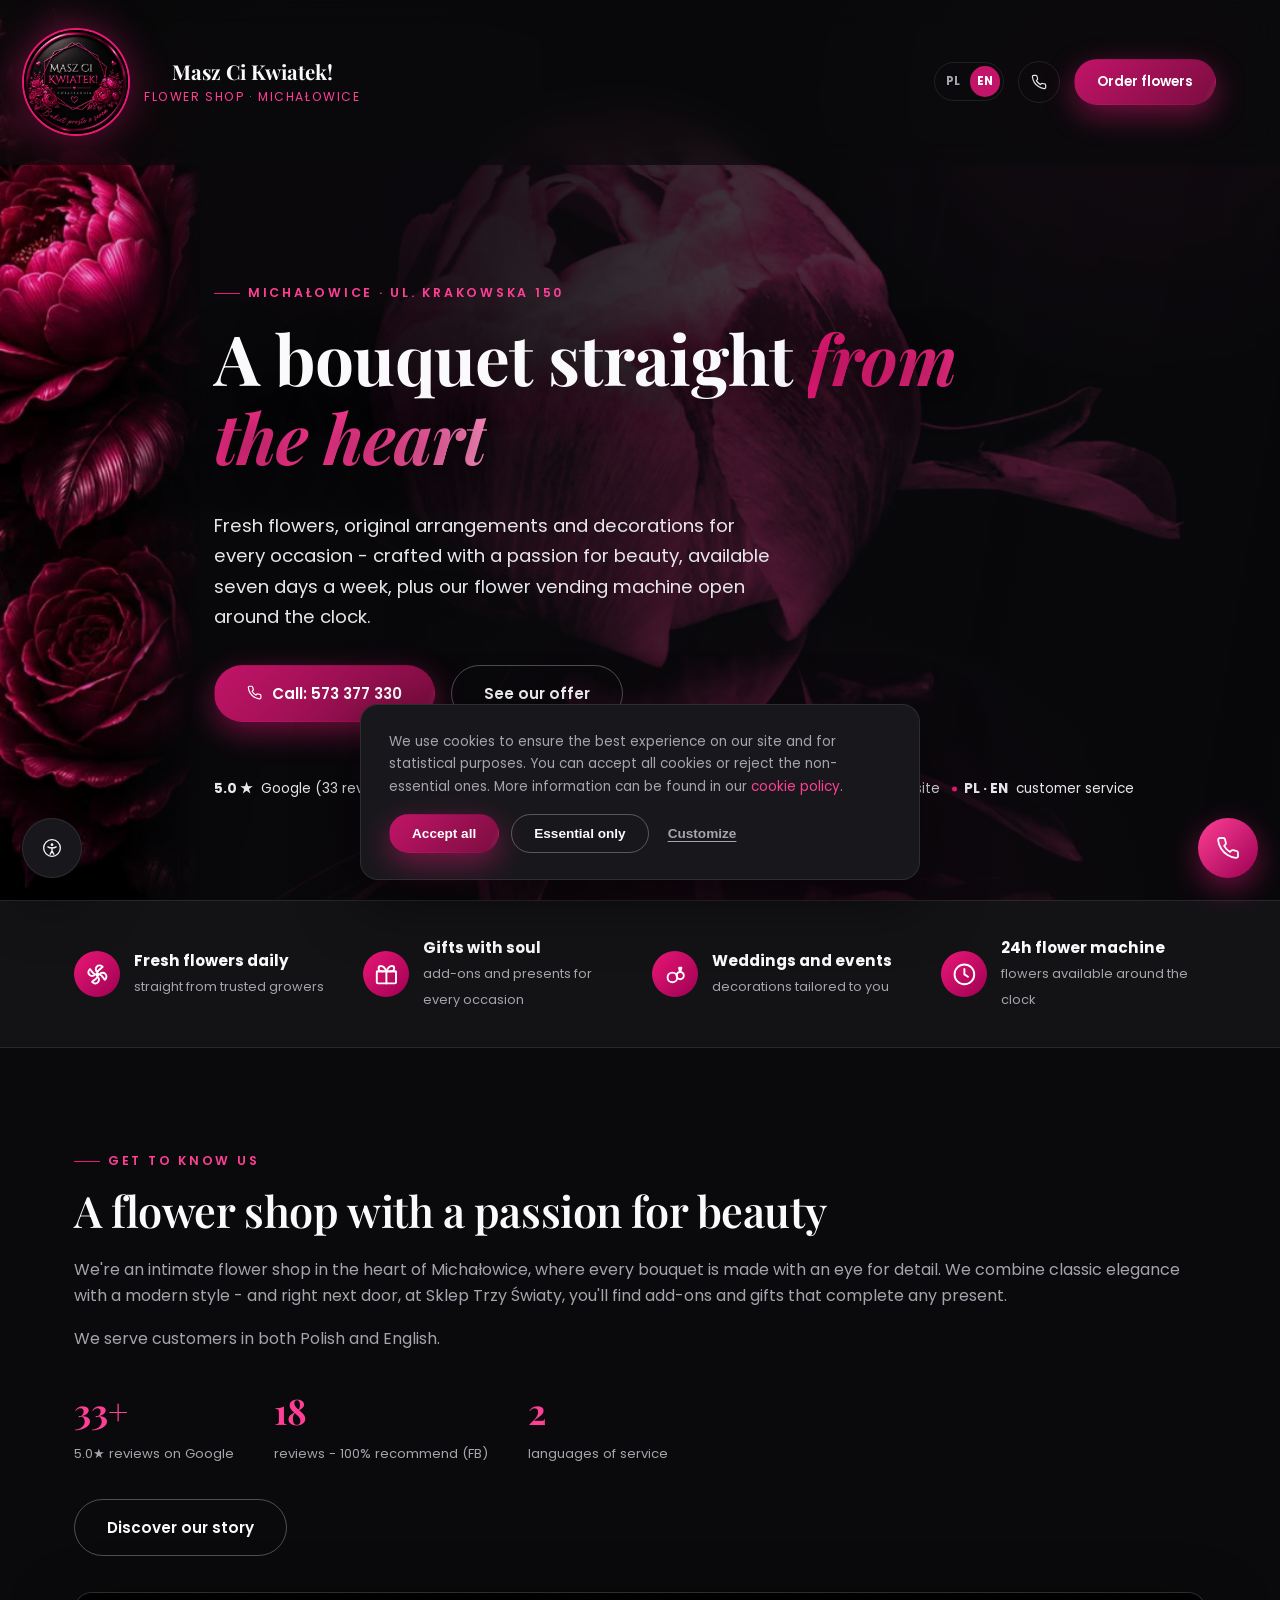
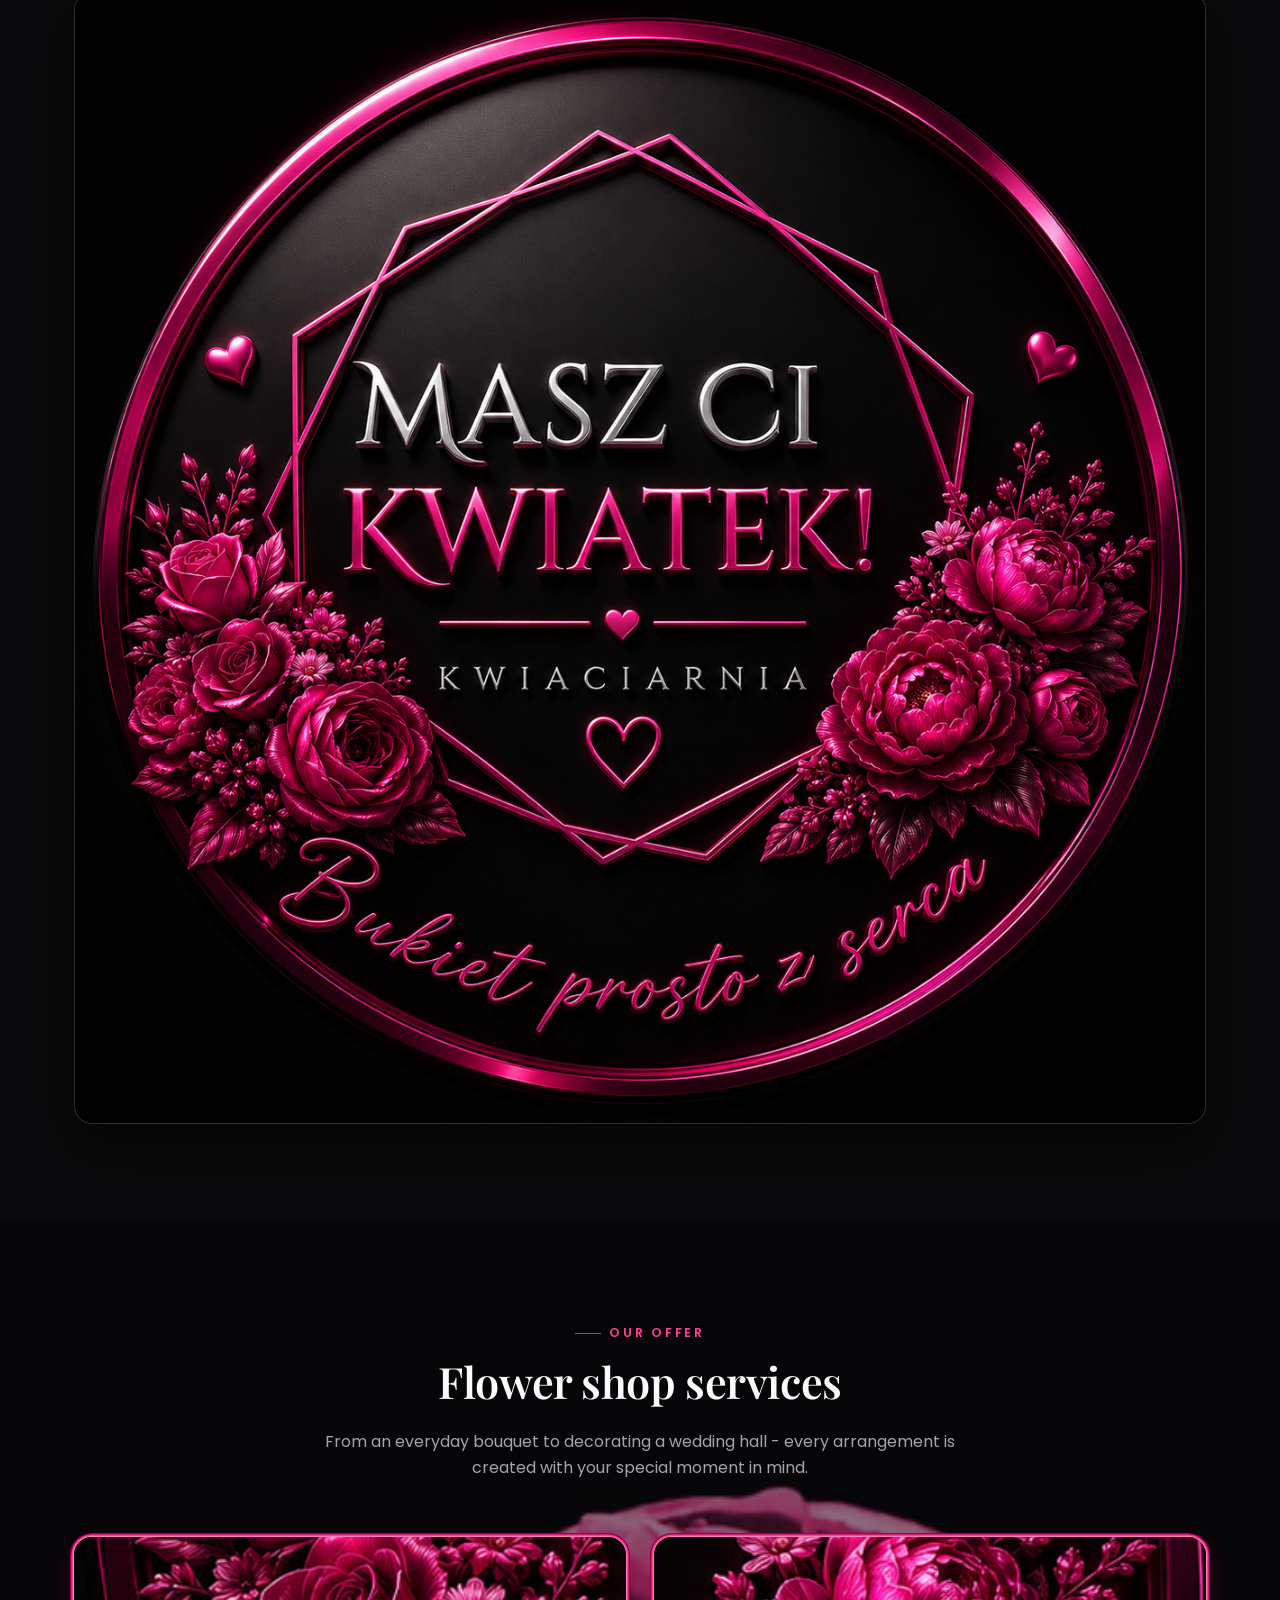
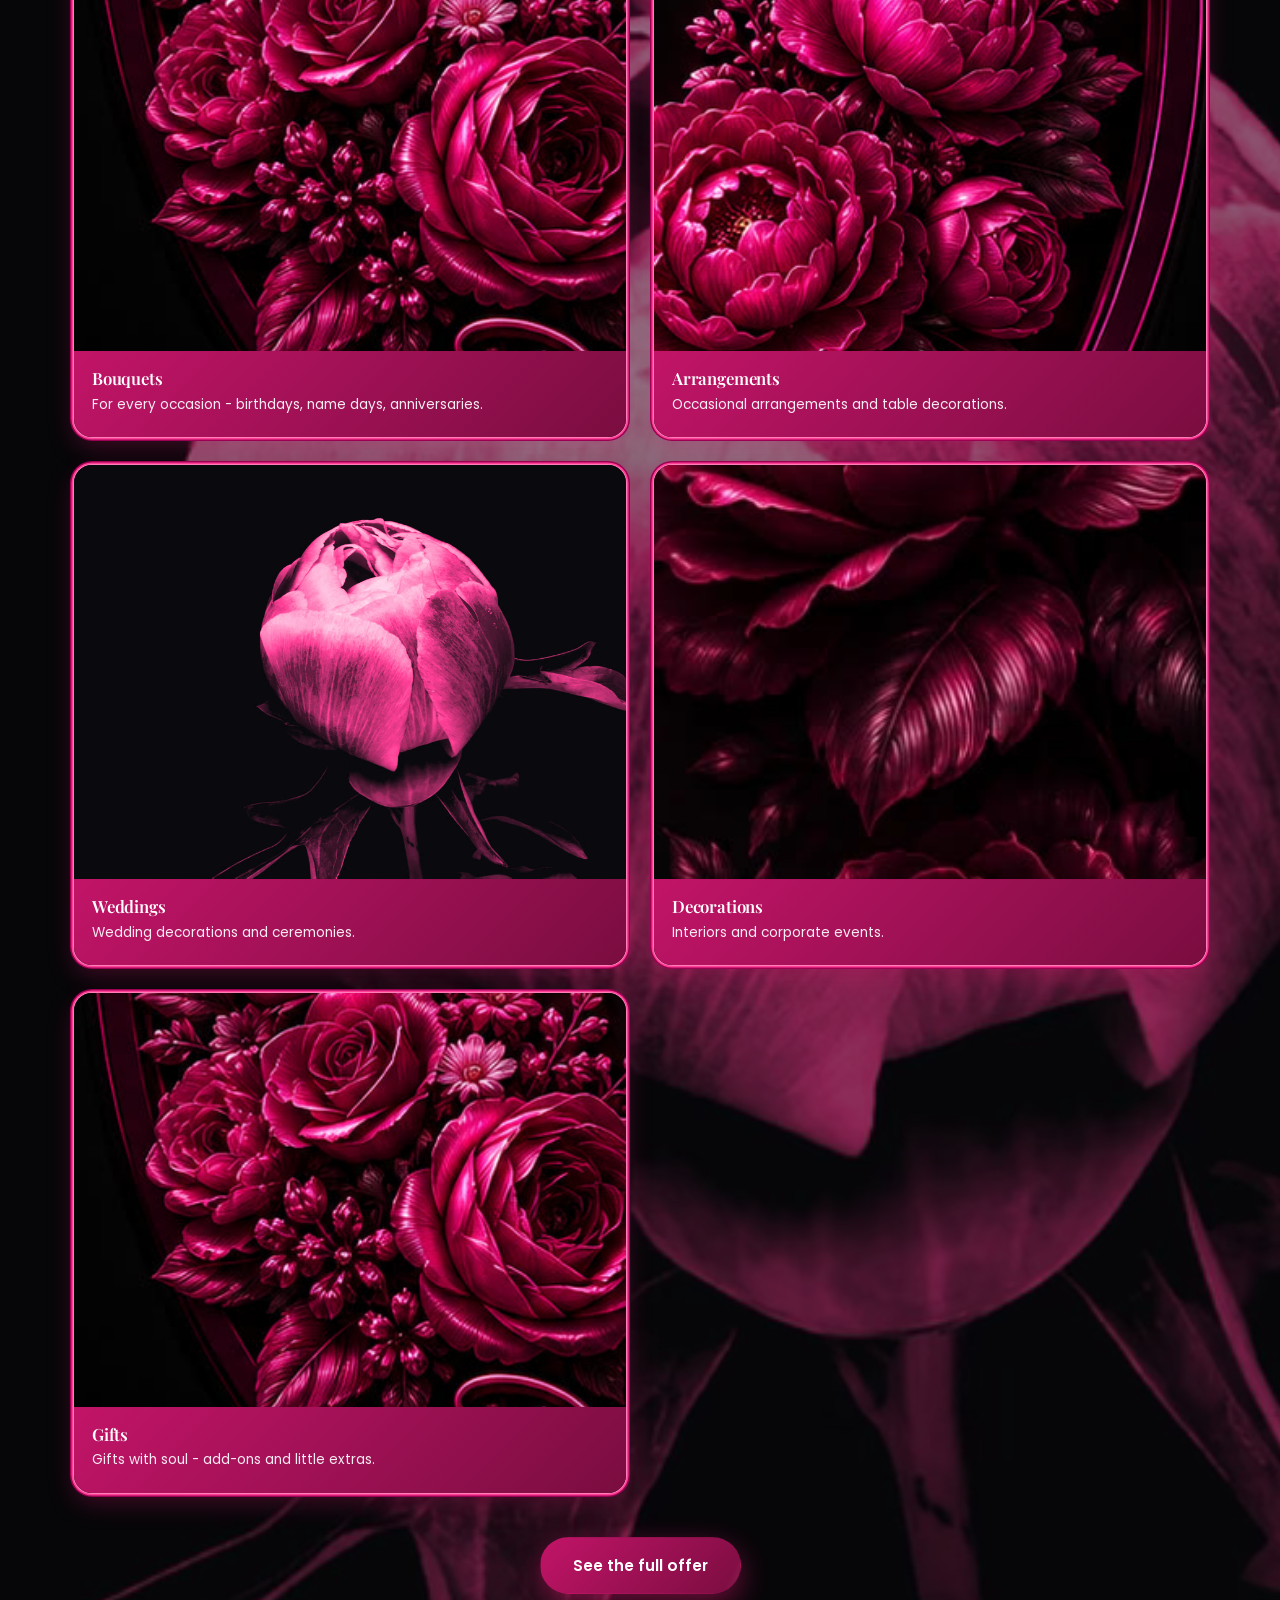
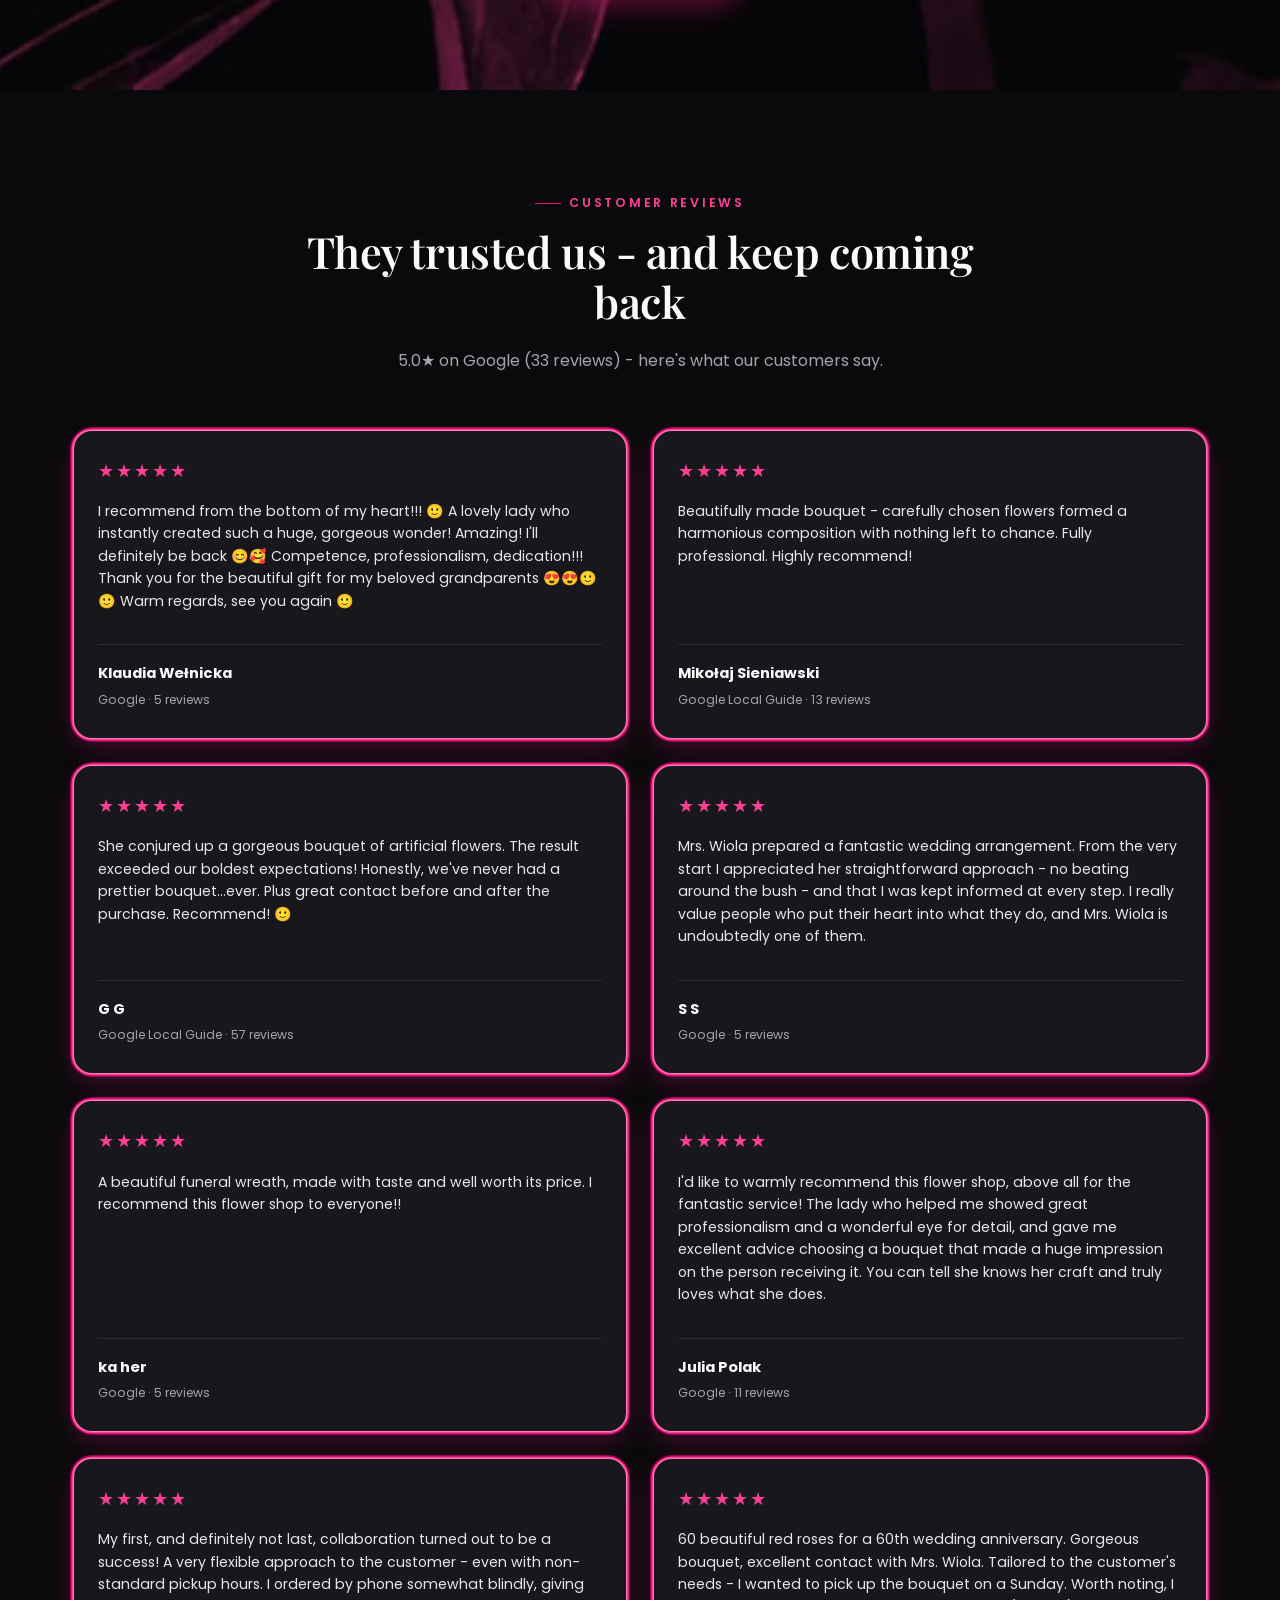
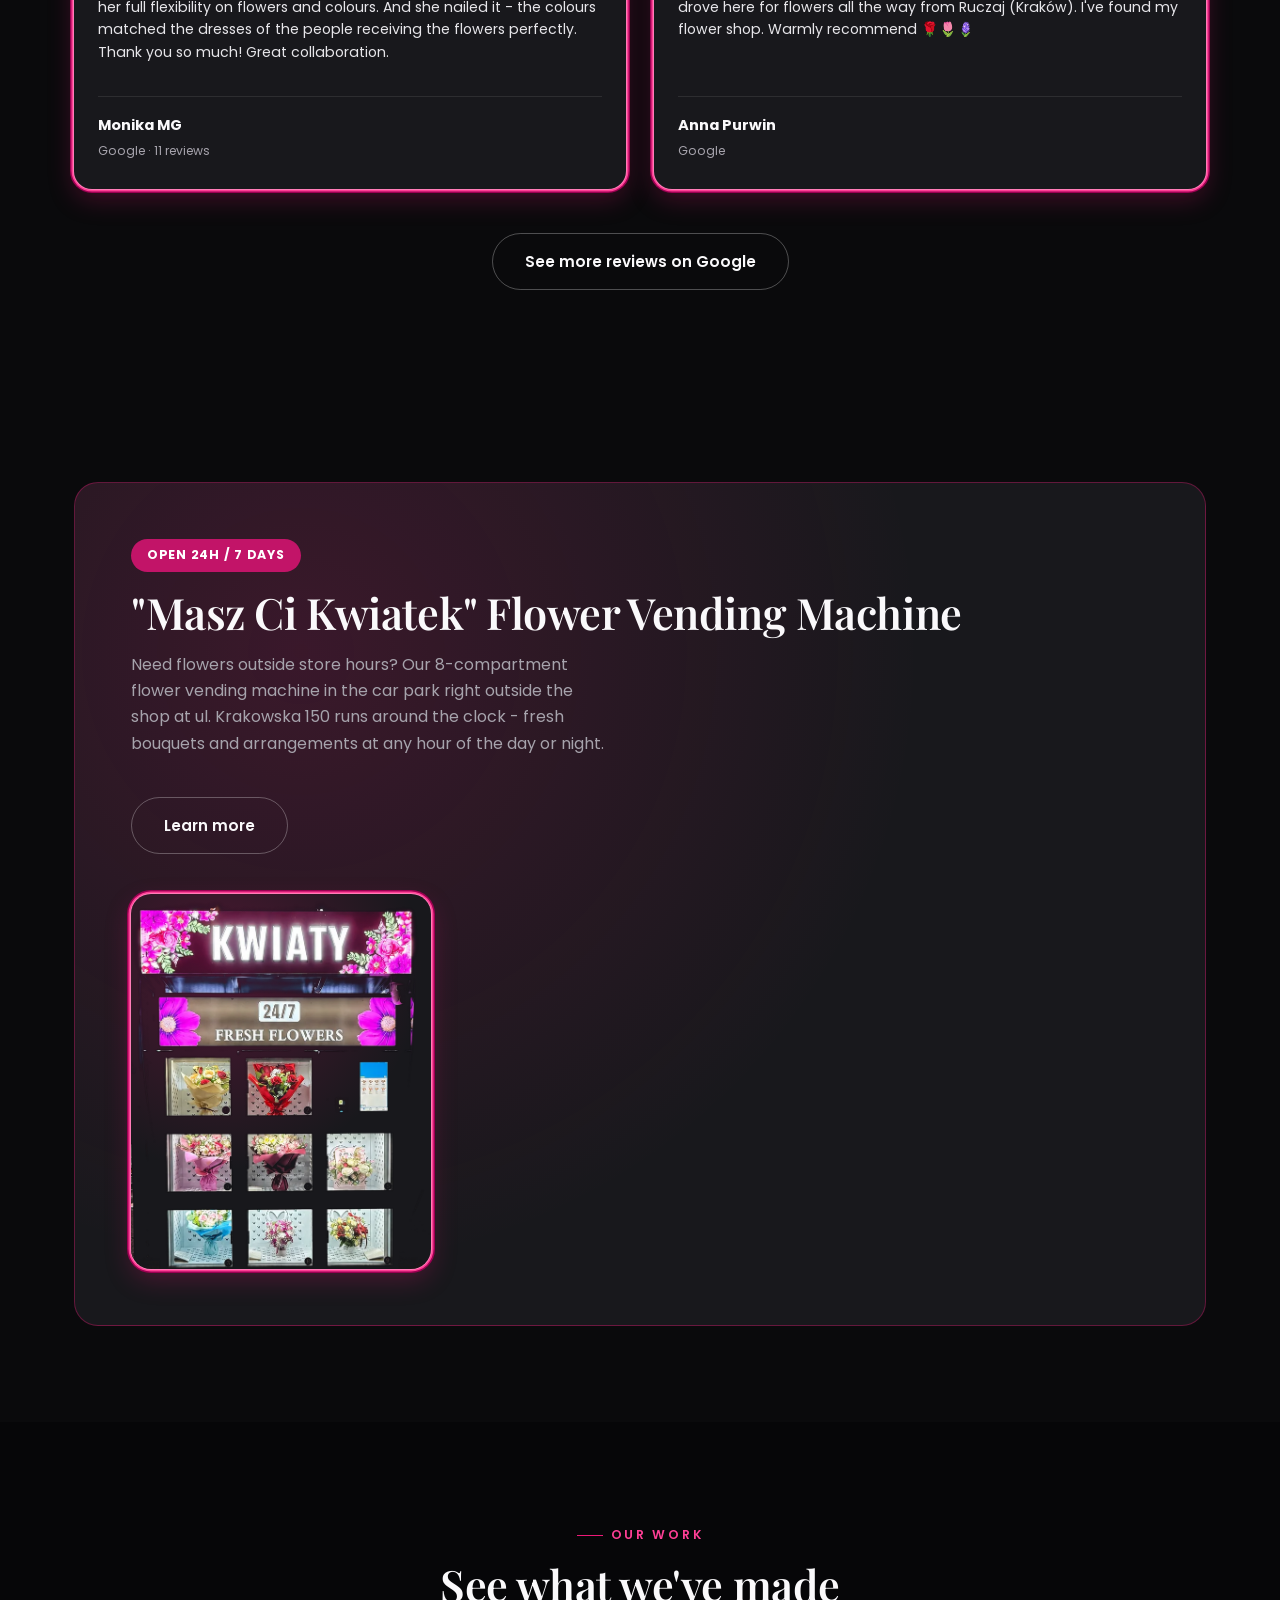
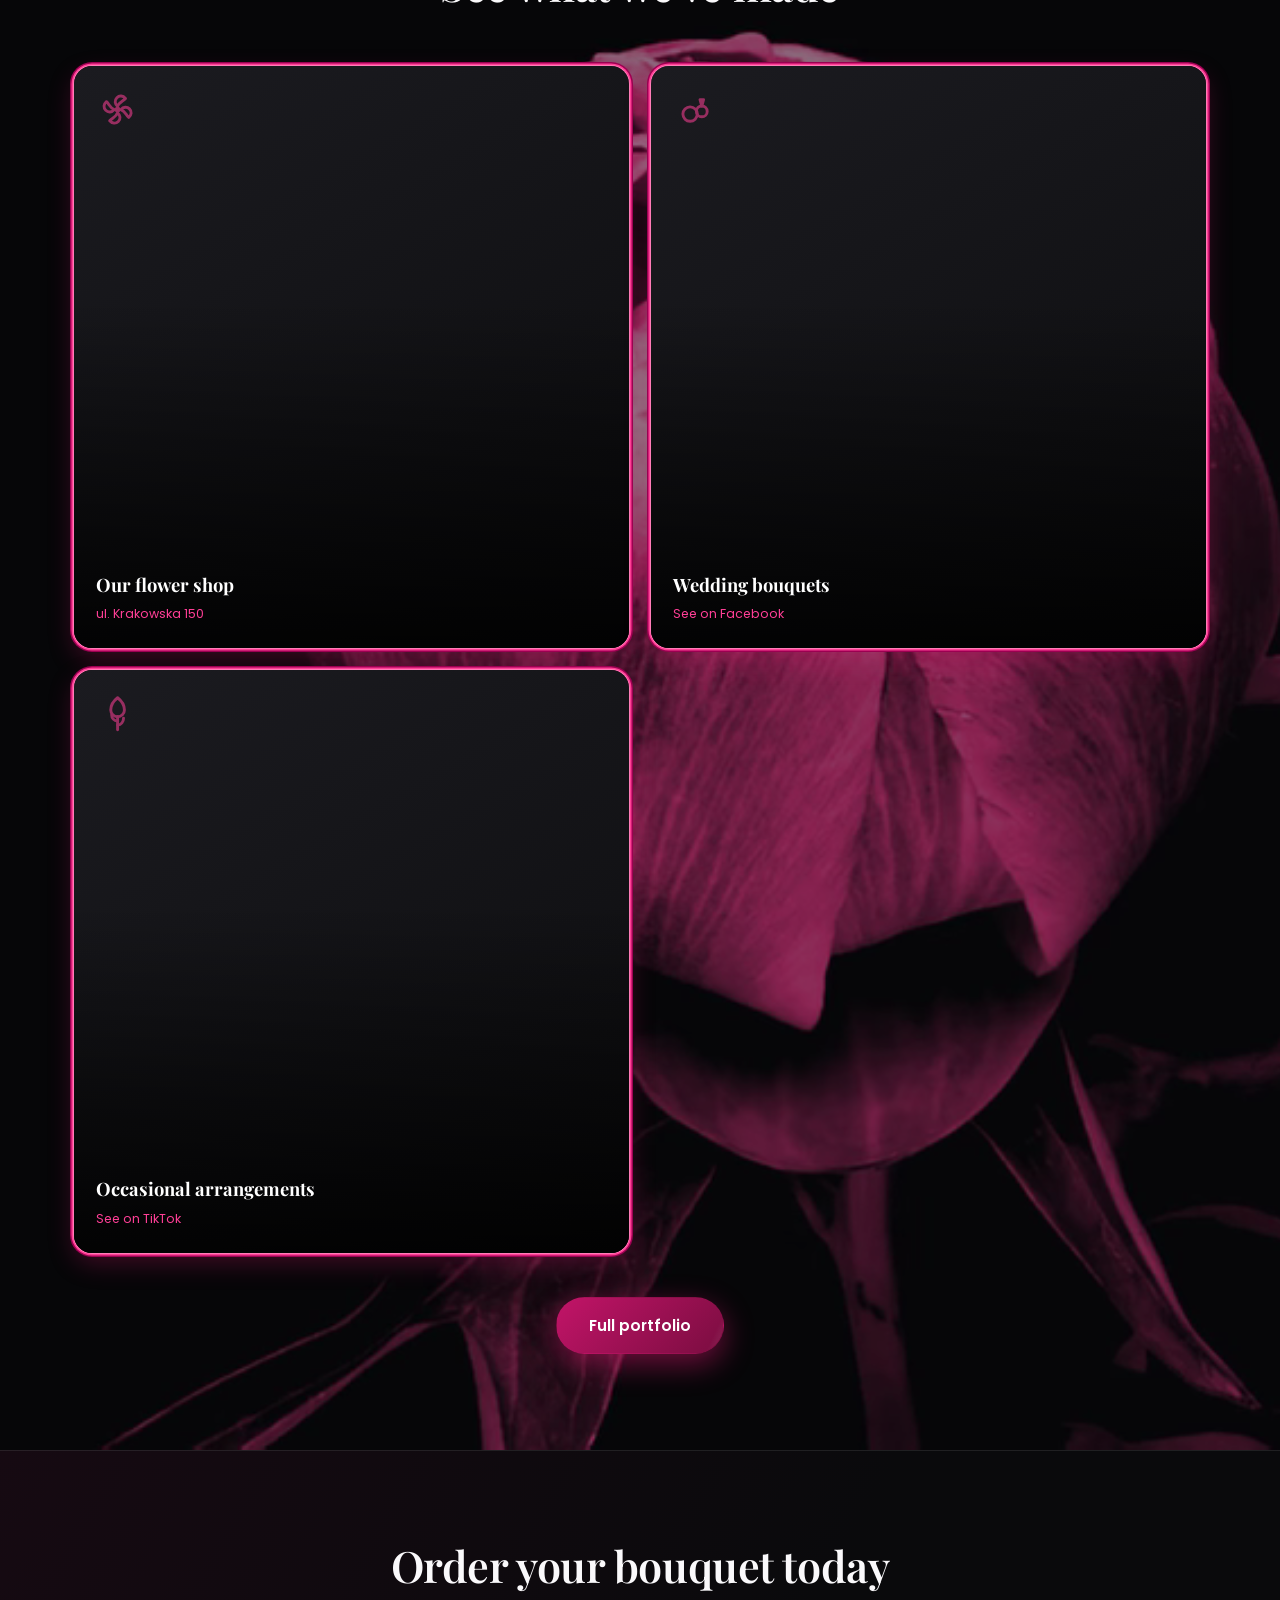
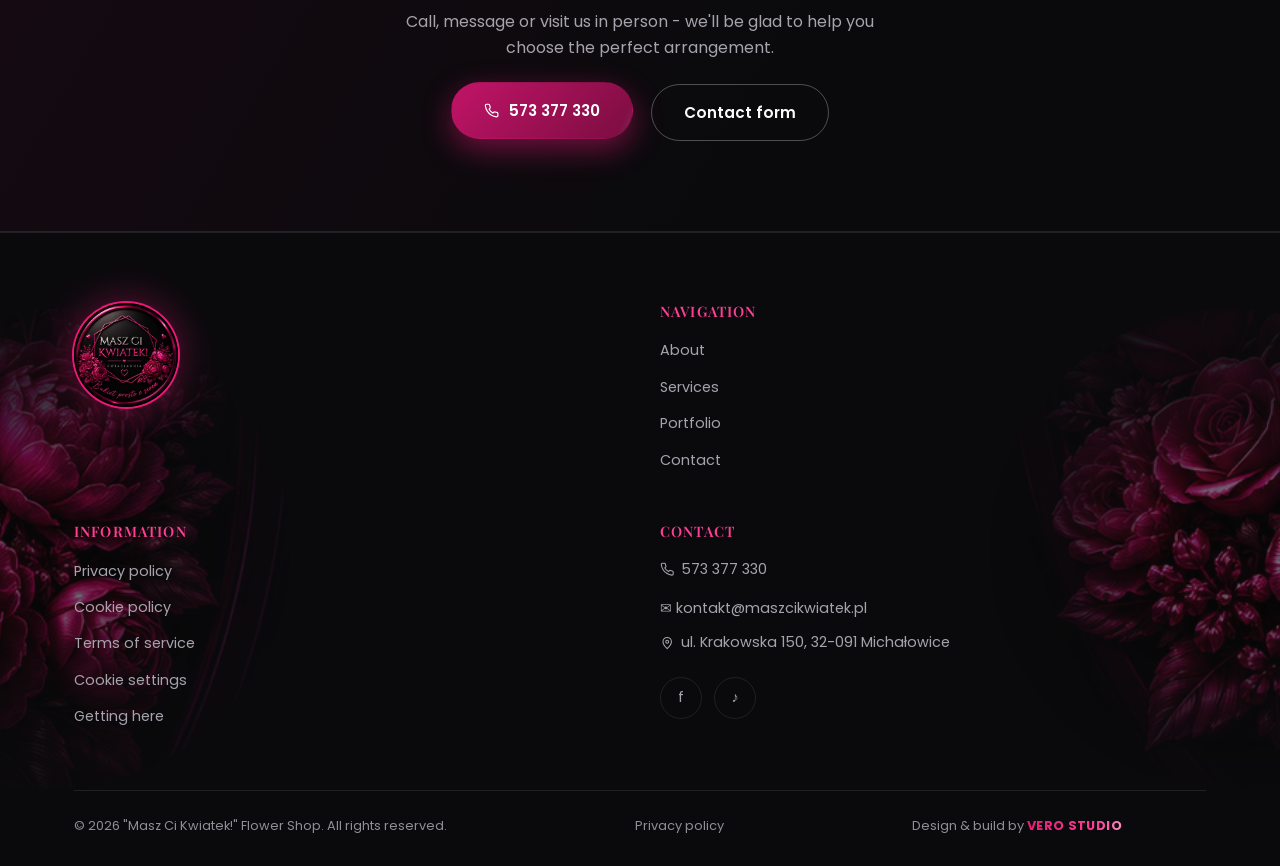
==== en/index.html @ bb780737 "Replace service icons with photo tiles on homepage, pink text background Add a .card-photo variant f" ====
<!DOCTYPE html>
<html lang="en">
<head>
<script>document.documentElement.classList.add("js");</script>
<meta charset="UTF-8">
<meta name="viewport" content="width=device-width, initial-scale=1.0">
<title>"Masz Ci Kwiatek!" Flower Shop - Michałowice, ul. Krakowska 150</title>
<meta name="description" content="\"Masz Ci Kwiatek!\" flower shop in Michałowice - bouquets, occasional arrangements, wedding and event decorations, plus a 24h flower vending machine. Order flowers by phone or online.">
<link rel="icon" href="../assets/img/logo.png" type="image/png">
<link rel="preconnect" href="https://fonts.googleapis.com">
<link href="https://fonts.googleapis.com/css2?family=Playfair+Display:ital,wght@0,500;0,600;0,700;0,800;1,500;1,600;1,700&family=Poppins:wght@300;400;500;600;700;800&display=swap" rel="stylesheet">
<link rel="stylesheet" href="../assets/css/style.css?v=20">

<meta property="og:title" content="&quot;Masz Ci Kwiatek!&quot; Flower Shop - Michałowice">
<meta property="og:description" content="Bouquets, occasional arrangements, wedding and event decorations. Flower vending machine open 24h. ul. Krakowska 150, Michałowice.">
<meta property="og:image" content="../assets/img/logo.png">
<meta property="og:type" content="website">

<script type="application/ld+json">
{
  "@context": "https://schema.org",
  "@type": "FlowerShop",
  "name": "Kwiaciarnia \"Masz Ci Kwiatek!\"",
  "image": "../assets/img/logo.png",
  "telephone": "+48573377330",
  "priceRange": "$$",
  "address": {
    "@type": "PostalAddress",
    "streetAddress": "ul. Krakowska 150",
    "addressLocality": "Michałowice",
    "postalCode": "32-091",
    "addressCountry": "PL"
  },
  "openingHoursSpecification": [
    { "@type": "OpeningHoursSpecification", "dayOfWeek": ["Monday","Tuesday","Wednesday","Thursday"], "opens": "11:00", "closes": "16:00" },
    { "@type": "OpeningHoursSpecification", "dayOfWeek": "Friday", "opens": "11:00", "closes": "19:00" }
  ],
  "aggregateRating": { "@type": "AggregateRating", "ratingValue": "5.0", "reviewCount": "33" },
  "sameAs": [
    "https://www.facebook.com/share/1DRxV6XuJZ/?mibextid=wwXIfr",
    "https://www.tiktok.com/@vie.vero.kwiaciarnia"
  ]
}
</script>
<link rel="canonical" href="https://78781978.github.io/maszcikwiatek/en/index.html">
<link rel="alternate" hreflang="pl" href="https://78781978.github.io/maszcikwiatek/index.html">
<link rel="alternate" hreflang="en" href="https://78781978.github.io/maszcikwiatek/en/index.html">
<link rel="alternate" hreflang="x-default" href="https://78781978.github.io/maszcikwiatek/index.html">
</head>
<body>

<a class="skip-link" href="#main">Skip to content</a>

<!-- HEADER -->
<header class="site-header">
  <div class="container">
    <a href="index.html" class="brand">
      <img src="../assets/img/logo.png" alt="Masz Ci Kwiatek flower shop logo">
      <span class="brand-text"><strong>Masz Ci Kwiatek!</strong><span>Flower Shop · Michałowice</span></span>
    </a>
    <nav class="main-nav">
      <a href="index.html" class="active">Home</a>
      <a href="o-nas.html">About</a>
      <a href="uslugi.html">Services</a>
      <a href="portfolio.html">Portfolio</a>
      <a href="kontakt.html">Contact</a>
    </nav>
    <div class="header-actions">
      <div class="lang-switch" role="group" aria-label="Site language">
        <a href="../index.html">PL</a>
        <span class="is-active">EN</span>
      </div>
      <a href="tel:+48573377330" class="icon-link" aria-label="Call us"><svg class="icon-phone" viewBox="0 0 24 24" width="1em" height="1em" fill="none" stroke="currentColor" stroke-width="1.8" stroke-linecap="round" stroke-linejoin="round" aria-hidden="true"><path d="M22 16.92v3a2 2 0 0 1-2.18 2 19.79 19.79 0 0 1-8.63-3.07 19.5 19.5 0 0 1-6-6 19.79 19.79 0 0 1-3.07-8.67A2 2 0 0 1 4.11 2h3a2 2 0 0 1 2 1.72 12.84 12.84 0 0 0 .7 2.81 2 2 0 0 1-.45 2.11L8.09 9.91a16 16 0 0 0 6 6l1.27-1.27a2 2 0 0 1 2.11-.45 12.84 12.84 0 0 0 2.81.7A2 2 0 0 1 22 16.92z"/></svg></a>
      <a href="kontakt.html" class="btn btn-primary btn-sm">Order flowers</a>
      <button class="nav-toggle" aria-label="Open menu"><span></span><span></span><span></span></button>
    </div>
  </div>
</header>

<!-- MOBILE NAV -->
<div class="mobile-nav">
  <button class="close-nav" aria-label="Close menu">✕</button>
  <a href="index.html">Home</a>
  <a href="o-nas.html">About</a>
  <a href="uslugi.html">Services</a>
  <a href="portfolio.html">Portfolio</a>
  <a href="kontakt.html">Contact</a>
  <div class="lang-switch" role="group" aria-label="Site language">
    <a href="../index.html">PL</a>
    <span class="is-active">EN</span>
  </div>
</div>

<main id="main">

<!-- HERO -->
<section class="hero">
  <div class="hero-media" aria-hidden="true">
    <video class="hero-video" autoplay muted loop playsinline preload="auto" poster="../assets/img/kwiat-poster.jpg">
      <source src="../assets/video/kwiat-otwiera-sie.webm" type="video/webm">
      <source src="../assets/video/kwiat-otwiera-sie.mp4" type="video/mp4">
    </video>
  </div>
  <div class="hero-flourish" aria-hidden="true"><img src="../assets/img/flower-tall.jpg" alt=""></div>
  <div class="hero-stack">
    <div class="container hero-inner">
      <div class="eyebrow">Michałowice · ul. Krakowska 150</div>
    <h1>A bouquet straight <span>from the heart</span></h1>
    <p class="lead">Fresh flowers, original arrangements and decorations for every occasion - crafted with a passion for beauty, available seven days a week, plus our flower vending machine open around the clock.</p>
    <div class="hero-cta">
      <a href="tel:+48573377330" class="btn btn-primary"><svg class="icon-phone" viewBox="0 0 24 24" width="1em" height="1em" fill="none" stroke="currentColor" stroke-width="1.8" stroke-linecap="round" stroke-linejoin="round" aria-hidden="true"><path d="M22 16.92v3a2 2 0 0 1-2.18 2 19.79 19.79 0 0 1-8.63-3.07 19.5 19.5 0 0 1-6-6 19.79 19.79 0 0 1-3.07-8.67A2 2 0 0 1 4.11 2h3a2 2 0 0 1 2 1.72 12.84 12.84 0 0 0 .7 2.81 2 2 0 0 1-.45 2.11L8.09 9.91a16 16 0 0 0 6 6l1.27-1.27a2 2 0 0 1 2.11-.45 12.84 12.84 0 0 0 2.81.7A2 2 0 0 1 22 16.92z"/></svg> Call: 573 377 330</a>
      <a href="uslugi.html" class="btn btn-outline">See our offer</a>
    </div>
    <div class="hero-badges">
      <div><strong>5.0 ★</strong><span>Google (33 reviews)</span></div>
      <div><strong>100%</strong><span>recommended on Facebook</span></div>
      <div><strong>24h</strong><span>flower vending machine on-site</span></div>
      <div><strong>PL · EN</strong><span>customer service</span></div>
    </div>
    </div>
  </div>
</section>

<!-- USP BAR -->
<div class="usp-bar">
  <div class="container">
    <div class="usp-item"><div class="ico"><svg viewBox="0 0 24 24" width="1.5em" height="1.5em" fill="none" stroke="currentColor" stroke-width="1.6" stroke-linecap="round" stroke-linejoin="round" aria-hidden="true"><circle cx="12" cy="12" r="1.6" fill="currentColor" stroke="none"/><path d="M12 10.2c-1.6-1.4-1.8-3.4-.4-4.8 1.4-1.4 3.4-1.2 4.8.4-1.4 1.6-3.4 1.8-4.4 4.4Z"/><path d="M13.8 12c1.4-1.6 3.4-1.8 4.8-.4 1.4 1.4 1.2 3.4-.4 4.8-1.6-1.4-1.8-3.4-4.4-4.4Z"/><path d="M12 13.8c1.6 1.4 1.8 3.4.4 4.8-1.4 1.4-3.4 1.2-4.8-.4 1.4-1.6 3.4-1.8 4.4-4.4Z"/><path d="M10.2 12c-1.4 1.6-3.4 1.8-4.8.4-1.4-1.4-1.2-3.4.4-4.8 1.6 1.4 1.8 3.4 4.4 4.4Z"/></svg></div><div><strong>Fresh flowers daily</strong><span>straight from trusted growers</span></div></div>
    <div class="usp-item"><div class="ico"><svg viewBox="0 0 24 24" width="1.5em" height="1.5em" fill="none" stroke="currentColor" stroke-width="1.6" stroke-linecap="round" stroke-linejoin="round" aria-hidden="true"><rect x="4" y="9.5" width="16" height="10" rx="1"/><path d="M4 9.5h16"/><path d="M12 9.5v10"/><path d="M12 9.5c-1-2.6-2.6-4.5-4.5-4.5-1.3 0-2 .8-2 1.8 0 1.6 1.6 2.7 3.3 2.7"/><path d="M12 9.5c1-2.6 2.6-4.5 4.5-4.5 1.3 0 2 .8 2 1.8 0 1.6-1.6 2.7-3.3 2.7"/></svg></div><div><strong>Gifts with soul</strong><span>add-ons and presents for every occasion</span></div></div>
    <div class="usp-item"><div class="ico"><svg viewBox="0 0 24 24" width="1.5em" height="1.5em" fill="none" stroke="currentColor" stroke-width="1.6" stroke-linecap="round" stroke-linejoin="round" aria-hidden="true"><circle cx="9.5" cy="14.5" r="4"/><circle cx="16" cy="13" r="3"/><path d="M16 10 15 6.5h2L16 10Z"/></svg></div><div><strong>Weddings and events</strong><span>decorations tailored to you</span></div></div>
    <div class="usp-item"><div class="ico"><svg viewBox="0 0 24 24" width="1.5em" height="1.5em" fill="none" stroke="currentColor" stroke-width="1.6" stroke-linecap="round" stroke-linejoin="round" aria-hidden="true"><circle cx="12" cy="12" r="8.2"/><path d="M12 7.5V12l3 2"/></svg></div><div><strong>24h flower machine</strong><span>flowers available around the clock</span></div></div>
  </div>
</div>

<!-- ABOUT teaser -->
<section>
  <div class="container split">
    <div class="reveal">
      <div class="eyebrow">Get to know us</div>
      <h2>A flower shop with a passion for beauty</h2>
      <p>We're an intimate flower shop in the heart of Michałowice, where every bouquet is made with an eye for detail. We combine classic elegance with a modern style - and right next door, at Sklep Trzy Światy, you'll find add-ons and gifts that complete any present.</p>
      <p>We serve customers in both Polish and English.</p>
      <div class="stat-row">
        <div><strong>33+</strong><span>5.0★ reviews on Google</span></div>
        <div><strong>18</strong><span>reviews - 100% recommend (FB)</span></div>
        <div><strong>2</strong><span>languages of service</span></div>
      </div>
      <a href="o-nas.html" class="btn btn-outline" style="margin-top:32px;">Discover our story</a>
    </div>
    <div class="reveal">
      <div class="brand-panel">
        <img src="../assets/img/logo.png" alt="Masz Ci Kwiatek flower shop logo">
      </div>
    </div>
  </div>
</section>

<!-- SERVICES teaser -->
<section class="section-alt">
  <div class="section-alt-bg" aria-hidden="true">
    <video autoplay muted loop playsinline preload="none" poster="../assets/img/kwiat-poster.jpg">
      <source src="../assets/video/kwiat-otwiera-sie.webm" type="video/webm">
      <source src="../assets/video/kwiat-otwiera-sie.mp4" type="video/mp4">
    </video>
  </div>
  <div class="container">
    <div class="section-head center reveal">
      <div class="eyebrow">Our offer</div>
      <h2>Flower shop services</h2>
      <p>From an everyday bouquet to decorating a wedding hall - every arrangement is created with your special moment in mind.</p>
    </div>
    <div class="grid grid-5">
      <div class="card-photo reveal"><div class="card-photo-img"><img src="../assets/img/service-bukiety.jpg" alt="Flower bouquets" loading="lazy" width="800" height="600"></div><div class="card-photo-text"><h3>Bouquets</h3><p>For every occasion - birthdays, name days, anniversaries.</p></div></div>
      <div class="card-photo reveal"><div class="card-photo-img"><img src="../assets/img/service-kompozycje.jpg" alt="Flower arrangements" loading="lazy" width="800" height="600"></div><div class="card-photo-text"><h3>Arrangements</h3><p>Occasional arrangements and table decorations.</p></div></div>
      <div class="card-photo reveal"><div class="card-photo-img"><img src="../assets/img/service-sluby.jpg" alt="Wedding flower decorations" loading="lazy" width="800" height="600"></div><div class="card-photo-text"><h3>Weddings</h3><p>Wedding decorations and ceremonies.</p></div></div>
      <div class="card-photo reveal"><div class="card-photo-img"><img src="../assets/img/service-dekoracje.jpg" alt="Interior and event decorations" loading="lazy" width="800" height="600"></div><div class="card-photo-text"><h3>Decorations</h3><p>Interiors and corporate events.</p></div></div>
      <div class="card-photo reveal"><div class="card-photo-img"><img src="../assets/img/service-upominki.jpg" alt="Flower gifts" loading="lazy" width="800" height="600"></div><div class="card-photo-text"><h3>Gifts</h3><p>Gifts with soul - add-ons and little extras.</p></div></div>
    </div>
    <div style="text-align:center; margin-top:44px;">
      <a href="uslugi.html" class="btn btn-primary">See the full offer</a>
    </div>
  </div>
</section>

<!-- REVIEWS -->
<section>
  <div class="container">
    <div class="section-head center reveal">
      <div class="eyebrow">Customer reviews</div>
      <h2>They trusted us - and keep coming back</h2>
      <p>5.0★ on Google (33 reviews) - here's what our customers say.</p>
    </div>
    <div class="grid grid-4">
      <div class="review-card reveal">
        <div class="stars">★★★★★</div>
        <p class="review-text">I recommend from the bottom of my heart!!! 🙂 A lovely lady who instantly created such a huge, gorgeous wonder! Amazing! I'll definitely be back 😊🥰 Competence, professionalism, dedication!!! Thank you for the beautiful gift for my beloved grandparents 😍😍🙂🙂 Warm regards, see you again 🙂</p>
        <div class="review-author"><strong>Klaudia Wełnicka</strong><span>Google · 5 reviews</span></div>
      </div>
      <div class="review-card reveal">
        <div class="stars">★★★★★</div>
        <p class="review-text">Beautifully made bouquet - carefully chosen flowers formed a harmonious composition with nothing left to chance. Fully professional. Highly recommend!</p>
        <div class="review-author"><strong>Mikołaj Sieniawski</strong><span>Google Local Guide · 13 reviews</span></div>
      </div>
      <div class="review-card reveal">
        <div class="stars">★★★★★</div>
        <p class="review-text">She conjured up a gorgeous bouquet of artificial flowers. The result exceeded our boldest expectations! Honestly, we've never had a prettier bouquet…ever. Plus great contact before and after the purchase. Recommend! 🙂</p>
        <div class="review-author"><strong>G G</strong><span>Google Local Guide · 57 reviews</span></div>
      </div>
      <div class="review-card reveal">
        <div class="stars">★★★★★</div>
        <p class="review-text">Mrs. Wiola prepared a fantastic wedding arrangement. From the very start I appreciated her straightforward approach - no beating around the bush - and that I was kept informed at every step. I really value people who put their heart into what they do, and Mrs. Wiola is undoubtedly one of them.</p>
        <div class="review-author"><strong>S S</strong><span>Google · 5 reviews</span></div>
      </div>
      <div class="review-card reveal">
        <div class="stars">★★★★★</div>
        <p class="review-text">A beautiful funeral wreath, made with taste and well worth its price. I recommend this flower shop to everyone!!</p>
        <div class="review-author"><strong>ka her</strong><span>Google · 5 reviews</span></div>
      </div>
      <div class="review-card reveal">
        <div class="stars">★★★★★</div>
        <p class="review-text">I'd like to warmly recommend this flower shop, above all for the fantastic service! The lady who helped me showed great professionalism and a wonderful eye for detail, and gave me excellent advice choosing a bouquet that made a huge impression on the person receiving it. You can tell she knows her craft and truly loves what she does.</p>
        <div class="review-author"><strong>Julia Polak</strong><span>Google · 11 reviews</span></div>
      </div>
      <div class="review-card reveal">
        <div class="stars">★★★★★</div>
        <p class="review-text">My first, and definitely not last, collaboration turned out to be a success! A very flexible approach to the customer - even with non-standard pickup hours. I ordered by phone somewhat blindly, giving her full flexibility on flowers and colours. And she nailed it - the colours matched the dresses of the people receiving the flowers perfectly. Thank you so much! Great collaboration.</p>
        <div class="review-author"><strong>Monika MG</strong><span>Google · 11 reviews</span></div>
      </div>
      <div class="review-card reveal">
        <div class="stars">★★★★★</div>
        <p class="review-text">60 beautiful red roses for a 60th wedding anniversary. Gorgeous bouquet, excellent contact with Mrs. Wiola. Tailored to the customer's needs - I wanted to pick up the bouquet on a Sunday. Worth noting, I drove here for flowers all the way from Ruczaj (Kraków). I've found my flower shop. Warmly recommend 🌹🌷🪻</p>
        <div class="review-author"><strong>Anna Purwin</strong><span>Google</span></div>
      </div>
    </div>
    <div style="text-align:center; margin-top:44px;">
      <a href="https://www.google.com/maps/search/?api=1&query=Krakowska+150+Micha%C5%82owice" target="_blank" rel="noopener" class="btn btn-outline">See more reviews on Google</a>
    </div>
  </div>
</section>

<!-- FLOWER MACHINE -->
<section>
  <div class="container">
    <div class="kwiatomat reveal">
      <div>
        <span class="badge-24">OPEN 24H / 7 DAYS</span>
        <h2>"Masz Ci Kwiatek" Flower Vending Machine</h2>
        <p style="max-width:480px;">Need flowers outside store hours? Our 8-compartment flower vending machine in the car park right outside the shop at ul. Krakowska 150 runs around the clock - fresh bouquets and arrangements at any hour of the day or night.</p>
        <a href="uslugi.html#kwiatomat" class="btn btn-outline" style="margin-top:24px;">Learn more</a>
      </div>
      <div class="kwiatomat-right">
        <div class="kwiatomat-photo">
          <img src="../assets/img/kwiatomat.webp" alt="Masz Ci Kwiatek flower vending machine in the car park at ul. Krakowska 150" onerror="this.parentElement.classList.add('img-missing')">
        </div>
      </div>
    </div>
  </div>
</section>

<!-- PORTFOLIO teaser -->
<section class="section-alt">
  <div class="section-alt-bg" aria-hidden="true">
    <video autoplay muted loop playsinline preload="none" poster="../assets/img/kwiat-poster.jpg">
      <source src="../assets/video/kwiat-otwiera-sie.webm" type="video/webm">
      <source src="../assets/video/kwiat-otwiera-sie.mp4" type="video/mp4">
    </video>
  </div>
  <div class="container">
    <div class="section-head center reveal">
      <div class="eyebrow">Our work</div>
      <h2>See what we've made</h2>
    </div>
    <div class="portfolio-grid">
      <div class="portfolio-tile reveal"><div class="tile-ico"><svg viewBox="0 0 24 24" width="1.5em" height="1.5em" fill="none" stroke="currentColor" stroke-width="1.6" stroke-linecap="round" stroke-linejoin="round" aria-hidden="true"><circle cx="12" cy="12" r="1.6" fill="currentColor" stroke="none"/><path d="M12 10.2c-1.6-1.4-1.8-3.4-.4-4.8 1.4-1.4 3.4-1.2 4.8.4-1.4 1.6-3.4 1.8-4.4 4.4Z"/><path d="M13.8 12c1.4-1.6 3.4-1.8 4.8-.4 1.4 1.4 1.2 3.4-.4 4.8-1.6-1.4-1.8-3.4-4.4-4.4Z"/><path d="M12 13.8c1.6 1.4 1.8 3.4.4 4.8-1.4 1.4-3.4 1.2-4.8-.4 1.4-1.6 3.4-1.8 4.4-4.4Z"/><path d="M10.2 12c-1.4 1.6-3.4 1.8-4.8.4-1.4-1.4-1.2-3.4.4-4.8 1.6 1.4 1.8 3.4 4.4 4.4Z"/></svg></div><div class="tile-label"><strong>Our flower shop</strong><span>ul. Krakowska 150</span></div></div>
      <div class="portfolio-tile reveal"><div class="tile-ico"><svg viewBox="0 0 24 24" width="1.5em" height="1.5em" fill="none" stroke="currentColor" stroke-width="1.6" stroke-linecap="round" stroke-linejoin="round" aria-hidden="true"><circle cx="9.5" cy="14.5" r="4"/><circle cx="16" cy="13" r="3"/><path d="M16 10 15 6.5h2L16 10Z"/></svg></div><div class="tile-label"><strong>Wedding bouquets</strong><span>See on Facebook</span></div></div>
      <div class="portfolio-tile reveal"><div class="tile-ico"><svg viewBox="0 0 24 24" width="1.5em" height="1.5em" fill="none" stroke="currentColor" stroke-width="1.6" stroke-linecap="round" stroke-linejoin="round" aria-hidden="true"><path d="M12 3.2c-2.7 2.1-3.8 4.7-3.8 6.8a3.8 3.8 0 0 0 7.6 0c0-2.1-1.1-4.7-3.8-6.8Z"/><path d="M12 13.6V21"/><path d="M12 16.2c-2-.2-3.3-1.7-3.3-3.6"/><path d="M12 18.4c2-.2 3.3-1.9 3.3-3.8"/></svg></div><div class="tile-label"><strong>Occasional arrangements</strong><span>See on TikTok</span></div></div>
    </div>
    <div style="text-align:center; margin-top:44px;">
      <a href="portfolio.html" class="btn btn-primary">Full portfolio</a>
    </div>
  </div>
</section>

<!-- CTA -->
<section class="cta-band">
  <div class="container reveal">
    <h2>Order your bouquet today</h2>
    <p style="max-width:520px; margin:0 auto 10px;">Call, message or visit us in person - we'll be glad to help you choose the perfect arrangement.</p>
    <a href="tel:+48573377330" class="btn btn-primary"><svg class="icon-phone" viewBox="0 0 24 24" width="1em" height="1em" fill="none" stroke="currentColor" stroke-width="1.8" stroke-linecap="round" stroke-linejoin="round" aria-hidden="true"><path d="M22 16.92v3a2 2 0 0 1-2.18 2 19.79 19.79 0 0 1-8.63-3.07 19.5 19.5 0 0 1-6-6 19.79 19.79 0 0 1-3.07-8.67A2 2 0 0 1 4.11 2h3a2 2 0 0 1 2 1.72 12.84 12.84 0 0 0 .7 2.81 2 2 0 0 1-.45 2.11L8.09 9.91a16 16 0 0 0 6 6l1.27-1.27a2 2 0 0 1 2.11-.45 12.84 12.84 0 0 0 2.81.7A2 2 0 0 1 22 16.92z"/></svg> 573 377 330</a>
    <a href="kontakt.html" class="btn btn-outline" style="margin-left:14px;">Contact form</a>
  </div>
</section>

<!-- FOOTER -->
</main>

<footer class="site-footer" id="footer">
  <div class="footer-flourish left" aria-hidden="true"><img src="../assets/img/flower-accent-2.jpg" alt=""></div>
  <div class="footer-flourish right" aria-hidden="true"><img src="../assets/img/flower-accent-1.jpg" alt=""></div>
  <div class="container">
    <div class="footer-grid">
      <div class="footer-about">
        <a href="index.html" class="brand" style="margin-bottom:16px;">
          <img src="../assets/img/logo.png" alt="Logo">
        </a>
      </div>
      <div>
        <h4>Navigation</h4>
        <ul>
          <li><a href="o-nas.html">About</a></li>
          <li><a href="uslugi.html">Services</a></li>
          <li><a href="portfolio.html">Portfolio</a></li>
          <li><a href="kontakt.html">Contact</a></li>
        </ul>
      </div>
      <div>
        <h4>Information</h4>
        <ul>
          <li><a href="polityka-prywatnosci.html">Privacy policy</a></li>
          <li><a href="polityka-prywatnosci.html#cookies">Cookie policy</a></li>
          <li><a href="regulamin.html">Terms of service</a></li>
          <li><a href="#" data-cookie="reopen">Cookie settings</a></li>
          <li><a href="kontakt.html#mapa">Getting here</a></li>
        </ul>
      </div>
      <div>
        <h4>Contact</h4>
        <ul>
          <li><a href="tel:+48573377330" class="footer-phone"><svg class="icon-phone" viewBox="0 0 24 24" width="1em" height="1em" fill="none" stroke="currentColor" stroke-width="1.8" stroke-linecap="round" stroke-linejoin="round" aria-hidden="true"><path d="M22 16.92v3a2 2 0 0 1-2.18 2 19.79 19.79 0 0 1-8.63-3.07 19.5 19.5 0 0 1-6-6 19.79 19.79 0 0 1-3.07-8.67A2 2 0 0 1 4.11 2h3a2 2 0 0 1 2 1.72 12.84 12.84 0 0 0 .7 2.81 2 2 0 0 1-.45 2.11L8.09 9.91a16 16 0 0 0 6 6l1.27-1.27a2 2 0 0 1 2.11-.45 12.84 12.84 0 0 0 2.81.7A2 2 0 0 1 22 16.92z"/></svg> 573 377 330</a></li>
          <li><a href="mailto:kontakt@maszcikwiatek.pl">✉ kontakt@maszcikwiatek.pl</a></li>
          <li><a href="https://www.google.com/maps/search/?api=1&query=Krakowska+150+Micha%C5%82owice" target="_blank" rel="noopener" class="footer-pin"><svg viewBox="0 0 24 24" width="1em" height="1em" fill="none" stroke="currentColor" stroke-width="1.8" stroke-linecap="round" stroke-linejoin="round" aria-hidden="true"><path d="M12 21s7-6.3 7-11.5a7 7 0 0 0-14 0C5 14.7 12 21 12 21Z"/><circle cx="12" cy="9.5" r="2.4"/></svg> ul. Krakowska 150, 32-091 Michałowice</a></li>
        </ul>
        <div class="footer-social">
          <a href="https://www.facebook.com/share/1DRxV6XuJZ/?mibextid=wwXIfr" target="_blank" rel="noopener" class="icon-link" aria-label="Facebook">f</a>
          <a href="https://www.tiktok.com/@vie.vero.kwiaciarnia" target="_blank" rel="noopener" class="icon-link" aria-label="TikTok">♪</a>
        </div>
      </div>
    </div>
    <div class="footer-bottom">
      <span>© <span id="year"></span> "Masz Ci Kwiatek!" Flower Shop. All rights reserved.</span>
      <span><a href="polityka-prywatnosci.html">Privacy policy</a></span>
      <span class="footer-credit">Design &amp; build by <span class="grad-text">VERO STUDIO</span></span>
    </div>
  </div>
</footer>

<!-- COOKIE BANNER -->
<div class="cookie-banner">
  <p>We use cookies to ensure the best experience on our site and for statistical purposes. You can accept all cookies or reject the non-essential ones. More information can be found in our <a href="polityka-prywatnosci.html#cookies" style="color:var(--pink-2);">cookie policy</a>.</p>
  <div class="cookie-actions">
    <button class="btn btn-primary btn-sm" data-cookie="accept">Accept all</button>
    <button class="btn btn-outline btn-sm" data-cookie="reject">Essential only</button>
    <button class="btn btn-text btn-sm" data-cookie="settings">Customize</button>
  </div>
</div>

<div class="cookie-modal-backdrop" data-cookie-backdrop></div>
<div class="cookie-modal" role="dialog" aria-modal="true" aria-labelledby="cookie-modal-title">
  <button type="button" class="cookie-modal-close" data-cookie="close" aria-label="Close cookie settings">&times;</button>
  <h3 id="cookie-modal-title">Privacy settings</h3>
  <p>Choose which cookies you consent to. Essential cookies are always active, as they ensure the site's basic functionality.</p>
  <div class="cookie-cat">
    <div class="cookie-cat-info"><strong>Essential</strong><span>Required for the site to work (e.g. remembering your choice).</span></div>
    <div class="a11y-switch on" aria-hidden="true"></div>
  </div>
  <div class="cookie-cat">
    <div class="cookie-cat-info"><strong>Statistics</strong><span>Help us analyze traffic on the site.</span></div>
    <button type="button" class="a11y-switch" data-cookie-toggle="analytics" aria-pressed="false" aria-label="Statistics cookies"></button>
  </div>
  <div class="cookie-cat">
    <div class="cookie-cat-info"><strong>Marketing</strong><span>Allow us to show personalized content and ads.</span></div>
    <button type="button" class="a11y-switch" data-cookie-toggle="marketing" aria-pressed="false" aria-label="Marketing cookies"></button>
  </div>
  <div class="cookie-modal-actions">
    <button class="btn btn-primary btn-sm" data-cookie="save">Save choices</button>
    <button class="btn btn-outline btn-sm" data-cookie="accept-all-modal">Accept all</button>
  </div>
</div>

<a href="tel:+48573377330" class="float-call" aria-label="Call now"><svg class="icon-phone" viewBox="0 0 24 24" width="1em" height="1em" fill="none" stroke="currentColor" stroke-width="1.8" stroke-linecap="round" stroke-linejoin="round" aria-hidden="true"><path d="M22 16.92v3a2 2 0 0 1-2.18 2 19.79 19.79 0 0 1-8.63-3.07 19.5 19.5 0 0 1-6-6 19.79 19.79 0 0 1-3.07-8.67A2 2 0 0 1 4.11 2h3a2 2 0 0 1 2 1.72 12.84 12.84 0 0 0 .7 2.81 2 2 0 0 1-.45 2.11L8.09 9.91a16 16 0 0 0 6 6l1.27-1.27a2 2 0 0 1 2.11-.45 12.84 12.84 0 0 0 2.81.7A2 2 0 0 1 22 16.92z"/></svg></a>

<button class="a11y-toggle" id="a11y-toggle" aria-label="Accessibility options (WCAG)" aria-expanded="false" aria-controls="a11y-panel">
  <svg viewBox="0 0 24 24" width="1.5em" height="1.5em" fill="none" stroke="currentColor" stroke-width="1.6" stroke-linecap="round" stroke-linejoin="round" aria-hidden="true"><circle cx="12" cy="12" r="10"/><circle cx="12" cy="8" r="1.6" fill="currentColor" stroke="none"/><path d="M7 10.6c1.6.9 3.3 1.3 5 1.3s3.4-.4 5-1.3"/><path d="M12 11.9v3.6M12 15.5l-2.2 4M12 15.5l2.2 4"/></svg>
</button>
<div class="a11y-panel" id="a11y-panel" role="dialog" aria-label="Accessibility options">
  <h3>Accessibility (WCAG)</h3>
  <div class="a11y-row">
    <span>Font size</span>
    <div class="a11y-fontbtns">
      <button type="button" data-a11y="font-dec" aria-label="Decrease font size">A&minus;</button>
      <button type="button" data-a11y="font-inc" aria-label="Increase font size">A+</button>
    </div>
  </div>
  <div class="a11y-row">
    <span>High contrast</span>
    <button type="button" class="a11y-switch" data-a11y="contrast" aria-pressed="false" aria-label="High contrast"></button>
  </div>
  <div class="a11y-row">
    <span>Underline links</span>
    <button type="button" class="a11y-switch" data-a11y="underline" aria-pressed="false" aria-label="Underline links"></button>
  </div>
  <div class="a11y-row">
    <span>Readable font</span>
    <button type="button" class="a11y-switch" data-a11y="readable" aria-pressed="false" aria-label="Readable font"></button>
  </div>
  <button type="button" class="a11y-reset" data-a11y="reset">Restore defaults</button>
</div>


<script src="../assets/js/main.js?v=7"></script>
<script>document.getElementById('year').textContent = new Date().getFullYear();</script>
</body>
</html>
---- assets/css/style.css ----
/* =========================================================
   Kwiaciarnia "Masz Ci Kwiatek!" - Style Guide
   Paleta: czerń premium + neonowy róż/magenta + srebro
   ========================================================= */

:root{
  --black:        #0a0a0c;
  --black-soft:   #131316;
  --black-card:   #18181c;
  --pink:         #ec1877;
  --pink-2:       #ff3f96;
  --pink-dark:    #9c0052;
  --pink-glow:    rgba(236, 24, 119, .45);
  --pink-btn-1:   #c21468; /* darker than --pink-2 so white button text clears 4.5:1 (WCAG 1.4.3) */
  --pink-btn-2:   #7a0d40;
  --silver:       #e7e6ea;
  --white:        #faf9fb;
  --gray:         #a6a3ac;
  --gray-dim:     #918e97; /* lightened from #706d76 to clear 4.5:1 on black (WCAG 1.4.3) */
  --border:       rgba(255,255,255,.09);
  --radius:       18px;
  --radius-sm:    10px;
  --shadow:       0 20px 60px rgba(0,0,0,.5);
  --ff-head: 'Playfair Display', 'Georgia', serif;
  --ff-body: 'Poppins', 'Segoe UI', sans-serif;
  --hero-lift:    210px; /* extra top space reserved for the large unscrolled header logo */
  /* 3D metallic ring, echoing the pink bezel on the logo badge */
  --ring-3d:
    0 0 0 1px rgba(255,255,255,.32),
    0 0 0 2.5px var(--pink-2),
    0 0 0 4px var(--pink-dark),
    0 10px 26px rgba(236,24,119,.25);
  --ring-3d-hover:
    0 0 0 1px rgba(255,255,255,.55),
    0 0 0 2.5px var(--pink-2),
    0 0 0 4.5px var(--pink),
    0 16px 40px rgba(236,24,119,.5);
}
@media (max-width:1320px){
  :root{ --hero-lift: 95px; }
}

*,*::before,*::after{ box-sizing:border-box; }
html{ scroll-behavior:smooth; scroll-padding-top:110px; }

/* ---------- Skip link (WCAG 2.4.1 Bypass Blocks) ---------- */
.skip-link{
  position:absolute; left:0; top:-60px; z-index:1000;
  background:var(--pink-btn-1); color:#fff; padding:14px 22px; border-radius:0 0 10px 0;
  font-weight:600; font-size:.9rem; text-decoration:none; transition:top .2s ease;
}
.skip-link:focus{ top:0; outline:3px solid #fff; outline-offset:-3px; }
body{
  margin:0;
  background:var(--black);
  color:var(--white);
  font-family:var(--ff-body);
  font-size:16px;
  line-height:1.65;
  -webkit-font-smoothing:antialiased;
  overflow-x:hidden;
}
img{ max-width:100%; display:block; }
a{ color:inherit; text-decoration:none; }
ul{ margin:0; padding:0; list-style:none; }
h1,h2,h3,h4{
  font-family:var(--ff-head);
  font-weight:600;
  line-height:1.15;
  letter-spacing:-.01em;
  margin:0 0 .5em;
  color:var(--white);
}
h1{ font-size:clamp(2.6rem,5.4vw,4.4rem); font-weight:700; }
h2{ font-size:clamp(1.9rem,3.4vw,2.7rem); }
h3{ font-size:1.35rem; }

/* Shimmering gradient accent text, used for the emphasised word in page h1s */
.grad-text{
  background:linear-gradient(100deg, var(--pink) 0%, var(--pink-2) 30%, #ffd9ec 50%, var(--pink-2) 70%, var(--pink) 100%);
  background-size:250% 100%;
  -webkit-background-clip:text; background-clip:text; color:transparent;
  animation:shimmer 6s ease-in-out infinite;
}
@keyframes shimmer{
  0%{ background-position:0% 50%; }
  50%{ background-position:100% 50%; }
  100%{ background-position:0% 50%; }
}
p{ margin:0 0 1em; color:var(--gray); }
.container{ width:100%; max-width:1180px; margin:0 auto; padding:0 24px; }
section{ padding:96px 0; position:relative; }
.section-alt{
  position:relative; overflow:hidden;
  background:#000;
}
.section-alt-bg{ position:absolute; inset:0; z-index:0; pointer-events:none; }
.section-alt-bg video{
  width:100%; height:100%; object-fit:cover;
  opacity:.55; mix-blend-mode:screen;
}
.section-alt .container{ position:relative; z-index:1; }

.eyebrow{
  display:inline-flex; align-items:center; gap:8px;
  font-size:.78rem; letter-spacing:.22em; text-transform:uppercase;
  color:var(--pink-2); font-weight:600; margin-bottom:14px;
}
.eyebrow::before{ content:""; width:26px; height:1px; background:var(--pink); }
.section-head{ max-width:680px; margin-bottom:56px; }
.section-head.center{ margin-left:auto; margin-right:auto; text-align:center; }

/* ---------- Buttons ---------- */
.btn{
  display:inline-flex; align-items:center; justify-content:center; gap:10px;
  padding:15px 32px; border-radius:999px; font-weight:600; font-size:.95rem;
  cursor:pointer; border:1px solid transparent; transition:all .25s ease;
  white-space:nowrap; position:relative; overflow:hidden;
}
.btn-primary{
  background:linear-gradient(135deg,var(--pink-btn-1),var(--pink-btn-2));
  color:#fff; box-shadow:0 10px 30px var(--pink-glow);
}
.btn-primary::before{
  content:''; position:absolute; inset:0; pointer-events:none;
  background:linear-gradient(115deg, transparent 30%, rgba(255,255,255,.55) 48%, transparent 66%);
  background-size:250% 100%; background-position:150% 0;
  transition:background-position .7s ease;
}
.btn-primary:hover::before{ background-position:-50% 0; }
.btn-primary:hover{ transform:translateY(-2px); box-shadow:0 14px 38px var(--pink-glow); }
.btn-outline{ background:transparent; border-color:rgba(255,255,255,.28); color:var(--white); }
.btn-outline:hover{ border-color:var(--pink-2); color:var(--pink-2); }
.btn-block{ width:100%; }
.btn-sm{ padding:11px 22px; font-size:.85rem; }

/* ---------- Header ---------- */
.site-header{
  position:fixed; top:0; left:0; right:0; z-index:200;
  padding:30px 0; background:rgba(10,10,12,.65);
  backdrop-filter:blur(14px); -webkit-backdrop-filter:blur(14px);
  border-bottom:1px solid transparent; transition:background .3s,border-color .3s,padding .35s ease;
}
.site-header.scrolled{ background:rgba(10,10,12,.92); border-color:var(--border); padding:14px 0; }
.site-header .container{ display:flex; align-items:center; justify-content:space-between; gap:20px; max-width:1500px; }
.brand{ display:flex; align-items:center; gap:16px; }
.brand img{
  height:230px; width:230px; border-radius:50%; object-fit:cover;
  box-shadow:0 0 0 2px var(--pink),0 0 40px var(--pink-glow);
  transition:height .35s ease, width .35s ease, box-shadow .35s ease;
  animation:logo-glow 4s ease-in-out infinite;
}
@keyframes logo-glow{
  0%,100%{ box-shadow:0 0 0 2px var(--pink),0 0 40px var(--pink-glow); }
  50%{ box-shadow:0 0 0 2px var(--pink-2),0 0 62px rgba(255,63,150,.65); }
}
.site-header.scrolled .brand img{ height:56px; width:56px; animation:none; box-shadow:0 0 0 2px var(--pink),0 0 22px var(--pink-glow); }
@media (max-width:1320px){
  .brand img{ height:104px; width:104px; }
  .site-header.scrolled .brand img{ height:48px; width:48px; }
}
.brand-text{ display:flex; flex-direction:column; align-items:center; text-align:center; gap:7px; line-height:1.15; white-space:nowrap; }
.brand-text strong{ font-family:var(--ff-head); font-size:1.28rem; font-weight:700; color:var(--white); }
.brand-text span{ font-size:.76rem; letter-spacing:.13em; text-transform:uppercase; color:var(--pink-2); }

.main-nav{ display:flex; align-items:center; gap:clamp(14px,1.6vw,26px); flex-shrink:0; }
.main-nav a{
  font-size:.92rem; font-weight:500; color:var(--silver); position:relative; padding:6px 0;
  white-space:nowrap; flex-shrink:0;
}
.main-nav a::after{
  content:""; position:absolute; left:0; bottom:0; width:0; height:2px;
  background:var(--pink); transition:width .25s ease;
}
.main-nav a:hover::after, .main-nav a.active::after{ width:100%; }
.main-nav a.active{ color:var(--pink-2); }

.header-actions{ display:flex; align-items:center; gap:14px; }
.lang-switch{
  display:flex; align-items:center; gap:2px; border:1px solid var(--border);
  border-radius:999px; padding:3px; flex-shrink:0;
}
.lang-switch a, .lang-switch span{
  display:inline-flex; align-items:center; justify-content:center;
  min-width:30px; padding:6px 4px; border-radius:999px;
  font-size:.72rem; font-weight:700; letter-spacing:.03em; color:var(--gray);
}
.lang-switch a:hover{ color:var(--pink-2); }
.lang-switch .is-active{ background:var(--pink-btn-1); color:#fff; }
.mobile-nav .lang-switch{ margin-top:6px; }
.mobile-nav .lang-switch a, .mobile-nav .lang-switch span{ font-family:var(--ff-body); font-size:.85rem; padding:8px 14px; }
.icon-link{
  display:inline-flex; align-items:center; justify-content:center;
  width:42px; height:42px; border-radius:50%; border:1px solid var(--border);
  color:var(--silver); transition:all .2s;
}
.icon-link:hover{ border-color:var(--pink); color:var(--pink-2); background:rgba(236,24,119,.08); }

.nav-toggle{
  display:none; flex-direction:column; gap:5px; width:26px; background:none; border:0; cursor:pointer; padding:6px;
}
.nav-toggle span{ display:block; height:2px; background:var(--white); border-radius:2px; transition:all .25s; }

/* ---------- Hero ---------- */
.hero{
  position:relative; overflow:hidden;
  min-height:100vh; display:flex; align-items:flex-end;
  background:
    radial-gradient(ellipse 60% 50% at 15% 20%, rgba(236,24,119,.30), transparent 60%),
    radial-gradient(ellipse 50% 60% at 90% 10%, rgba(255,63,150,.18), transparent 55%),
    radial-gradient(ellipse 70% 60% at 50% 100%, rgba(156,0,82,.35), transparent 60%),
    var(--black);
  padding-top:calc(140px + var(--hero-lift)); padding-bottom:100px;
}
.hero-media{ position:absolute; inset:0; z-index:0; }
.hero-media video{
  width:100%; height:100%; object-fit:cover; object-position:72% 50%; opacity:.55;
}
.hero-media::after{
  content:''; position:absolute; inset:0;
  background:linear-gradient(100deg, rgba(8,8,10,.97) 0%, rgba(8,8,10,.82) 38%, rgba(8,8,10,.40) 68%, rgba(8,8,10,.6) 100%);
}
.hero-stack{ width:100%; position:relative; z-index:1; }
.hero-inner{ max-width:900px; position:relative; z-index:1; }

.hero .eyebrow{ color:var(--pink-2); }
.hero h1{ text-shadow:0 4px 40px rgba(0,0,0,.6); }
.hero h1 span{ font-style:italic; }
.hero h1 span{
  background:linear-gradient(100deg, var(--pink) 0%, var(--pink-2) 30%, #ffd9ec 50%, var(--pink-2) 70%, var(--pink) 100%);
  background-size:250% 100%;
  -webkit-background-clip:text; background-clip:text; color:transparent;
  animation:shimmer 6s ease-in-out infinite;
}
.hero p.lead{ font-size:1.15rem; color:var(--silver); max-width:560px; }
.hero-cta{ display:flex; flex-wrap:wrap; gap:16px; margin-top:32px; }
.hero-badges{
  /* column-gap is the single, guaranteed source of horizontal spacing between
     badges - it can never be zeroed out by a breakpoint override the way a
     margin-left hack could, so items can never end up glued together. */
  margin-top:56px; display:flex; flex-wrap:wrap; row-gap:14px; column-gap:24px;
}
.hero-badges div{ display:flex; align-items:center; gap:8px; font-size:.85rem; color:var(--silver); white-space:nowrap; position:relative; }
.hero-badges div:not(:first-child)::before{
  content:''; position:absolute; left:-12px; top:50%; transform:translateY(-50%);
  width:5px; height:5px; border-radius:50%; background:var(--pink);
}
/* Guaranteed single line above the mobile stack breakpoint - not just
   "should fit", so font-metric/scrollbar variance can never wrap it. */
@media (min-width:901px){
  .hero-badges{ flex-wrap:nowrap; }
}

/* ---------- USP bar ---------- */
.usp-bar{ background:var(--black-soft); border-top:1px solid var(--border); border-bottom:1px solid var(--border); padding:34px 0; }
.usp-bar .container{ display:flex; flex-wrap:wrap; justify-content:space-between; gap:24px; }
.usp-item{ display:flex; align-items:center; gap:14px; flex:1 1 200px; }
.usp-item .ico{
  width:46px; height:46px; border-radius:50%; display:flex; align-items:center; justify-content:center;
  background:linear-gradient(135deg,var(--pink),var(--pink-dark)); flex-shrink:0; font-size:1.2rem; color:#fff;
}
.usp-item strong{ display:block; color:var(--white); font-size:.95rem; }
.usp-item span{ font-size:.8rem; color:var(--gray); }

/* ---------- Cards / Grids ---------- */
.grid{ display:grid; gap:28px; }
.grid-2{ grid-template-columns:repeat(2,1fr); }
.grid-3{ grid-template-columns:repeat(3,1fr); }
.grid-4{ grid-template-columns:repeat(4,1fr); }
.grid-5{ grid-template-columns:repeat(5,1fr); }

/* ---------- Reviews ---------- */
.review-card{
  display:flex; flex-direction:column; background:var(--black-card); border:0; box-shadow:var(--ring-3d);
  border-radius:var(--radius); padding:26px 24px; transition:transform .3s ease, box-shadow .3s ease;
}
.review-card:hover{ transform:translateY(-6px); box-shadow:var(--ring-3d-hover); }
.review-card .stars{ margin-bottom:14px; }
.review-card .review-text{
  font-size:.88rem; color:var(--silver); line-height:1.6; flex-grow:1;
}
.review-card .review-author{ margin-top:18px; padding-top:16px; border-top:1px solid var(--border); }
.review-card .review-author strong{ display:block; font-size:.92rem; color:var(--white); }
.review-card .review-author span{ font-size:.76rem; color:var(--gray); }

.card{
  background:var(--black-card); border:0; box-shadow:var(--ring-3d); border-radius:var(--radius);
  padding:34px 28px; transition:transform .3s ease, box-shadow .3s ease;
}
.card:hover{ transform:translateY(-6px); box-shadow:var(--ring-3d-hover); }
.card .ico{
  width:56px; height:56px; border-radius:16px; display:flex; align-items:center; justify-content:center;
  background:rgba(236,24,119,.12); border:1px solid rgba(236,24,119,.3); font-size:1.5rem; margin-bottom:20px;
  color:var(--pink-2);
}
.card h3{ margin-bottom:10px; }
.card p{ margin-bottom:0; font-size:.92rem; }
.card a.card-link{ display:inline-block; margin-top:16px; font-size:.85rem; color:var(--pink-2); font-weight:600; }

.card-photo{
  background:var(--black-card); border:0; box-shadow:var(--ring-3d); border-radius:var(--radius);
  padding:0; overflow:hidden; display:flex; flex-direction:column;
  transition:transform .3s ease, box-shadow .3s ease;
}
.card-photo:hover{ transform:translateY(-6px); box-shadow:var(--ring-3d-hover); }
.card-photo .card-photo-img{ width:100%; aspect-ratio:4/3; overflow:hidden; }
.card-photo .card-photo-img img{
  width:100%; height:100%; object-fit:cover; display:block; transition:transform .4s ease;
}
.card-photo:hover .card-photo-img img{ transform:scale(1.06); }
.card-photo .card-photo-text{
  background:linear-gradient(135deg,var(--pink-btn-1),var(--pink-btn-2));
  padding:18px 18px 22px; flex-grow:1;
}
.card-photo h3{ color:#fff; margin-bottom:6px; font-size:1.05rem; }
.card-photo p{ color:rgba(255,255,255,.92); font-size:.85rem; margin-bottom:0; line-height:1.5; }
@media (max-width:560px){ .card-photo .card-photo-img{ aspect-ratio:16/10; } }

/* ---------- About split ---------- */
.split{ display:grid; grid-template-columns:1fr 1fr; gap:60px; align-items:center; }
.split img.rounded{ border-radius:var(--radius); box-shadow:var(--shadow); border:1px solid var(--border); }

.brand-panel{
  position:relative; overflow:hidden;
  aspect-ratio:1/1; border-radius:var(--radius); border:1px solid var(--border); box-shadow:var(--shadow);
  background:var(--black-card);
}
.brand-panel img{ position:absolute; inset:0; width:100%; height:100%; object-fit:cover; }
.stat-row{ display:flex; gap:40px; margin-top:30px; }
.stat-row div strong{ display:block; font-family:var(--ff-head); font-size:2.2rem; color:var(--pink-2); }
.stat-row div span{ font-size:.82rem; color:var(--gray); }

/* ---------- Kwiatomat banner ---------- */
.kwiatomat{
  border-radius:24px; border:1px solid rgba(236,24,119,.35);
  background:radial-gradient(circle at 20% 20%, rgba(236,24,119,.16), transparent 55%), var(--black-card);
  padding:56px; display:flex; align-items:center; justify-content:space-between; gap:40px; flex-wrap:wrap;
}
.kwiatomat .badge-24{
  display:inline-flex; align-items:center; gap:8px; background:var(--pink-btn-1); color:#fff; font-weight:700;
  padding:6px 16px; border-radius:999px; font-size:.78rem; letter-spacing:.06em; margin-bottom:16px;
}
.kwiatomat h2{ margin-bottom:14px; }
.kwiatomat-right{ flex:0 0 auto; }
.kwiatomat-photo{
  width:300px; max-width:100%; aspect-ratio:4/5; border-radius:20px; overflow:hidden;
  position:relative;
  background:radial-gradient(circle at 30% 20%, rgba(236,24,119,.25), transparent 55%), var(--black-card);
  box-shadow:var(--ring-3d);
}
.kwiatomat-photo img{ width:100%; height:100%; object-fit:cover; }
.kwiatomat-photo.img-missing img{ display:none; }
.kwiatomat-photo.img-missing::after{
  content:'Zdjęcie Kwiatomatu\A pojawi się wkrótce'; white-space:pre-line;
  position:absolute; inset:0; display:flex; align-items:center; justify-content:center;
  text-align:center; color:var(--gray); font-size:.85rem; padding:20px; line-height:1.5;
}

/* ---------- Testimonial / rating ---------- */
.rating-card{
  display:flex; align-items:center; gap:18px; background:var(--black-card); border:1px solid var(--border);
  border-radius:var(--radius); padding:24px 28px;
}
.stars{ color:var(--pink-2); font-size:1.1rem; letter-spacing:2px; }

/* ---------- Portfolio ---------- */
.portfolio-grid{ display:grid; grid-template-columns:repeat(3,1fr); gap:22px; }
.portfolio-tile{
  position:relative; border-radius:var(--radius); overflow:hidden; aspect-ratio:1/1.05;
  background:linear-gradient(150deg,#1b1b20,#0c0c0e); border:0; box-shadow:var(--ring-3d);
  display:flex; align-items:flex-end; padding:22px; cursor:pointer; transition:box-shadow .3s ease;
}
.portfolio-tile::before{
  content:""; position:absolute; inset:0;
  background:linear-gradient(180deg,transparent 40%, rgba(0,0,0,.85) 100%);
}
.portfolio-tile .tile-ico{ position:absolute; top:22px; left:22px; font-size:1.8rem; opacity:.55; color:var(--pink-2); }
.portfolio-tile .tile-label{ position:relative; z-index:1; }
.portfolio-tile .tile-label strong{ display:block; color:#fff; font-family:var(--ff-head); font-size:1.15rem; }
.portfolio-tile .tile-label span{ font-size:.78rem; color:var(--pink-2); }
.portfolio-tile:hover{ box-shadow:var(--ring-3d-hover); }
.tile-play{
  position:absolute; top:50%; left:50%; z-index:1; transform:translate(-50%,-50%);
  width:64px; height:64px; border-radius:50%;
  background:rgba(10,10,12,.5); border:2px solid rgba(255,255,255,.8);
  display:flex; align-items:center; justify-content:center;
  backdrop-filter:blur(2px); -webkit-backdrop-filter:blur(2px);
  transition:transform .3s ease, background .3s ease, border-color .3s ease;
}
.tile-play svg{ width:22px; height:22px; fill:#fff; margin-left:3px; }
.portfolio-tile.tile-video:hover .tile-play{
  transform:translate(-50%,-50%) scale(1.12); background:var(--pink); border-color:var(--pink);
}

/* ---------- Contact ---------- */
.contact-grid{ display:grid; grid-template-columns:1fr 1fr; gap:50px; align-items:start; }
.contact-cards{ display:grid; gap:16px; }
.contact-card{
  display:flex; align-items:center; gap:16px; background:var(--black-card); border:0; box-shadow:var(--ring-3d);
  border-radius:var(--radius-sm); padding:20px 22px; transition:box-shadow .2s, transform .2s;
}
.contact-card:hover{ box-shadow:var(--ring-3d-hover); transform:translateX(4px); }
.contact-card .ico{
  width:48px; height:48px; border-radius:50%; background:rgba(236,24,119,.14); border:1px solid rgba(236,24,119,.3);
  display:flex; align-items:center; justify-content:center; font-size:1.2rem; flex-shrink:0; color:var(--pink-2);
}
.contact-card strong{ display:block; font-size:.95rem; color:var(--white); }
.contact-card span{ font-size:.83rem; color:var(--gray); }

.hours-table{ width:100%; border-collapse:collapse; margin-top:10px; }
.hours-table td{ padding:9px 0; border-bottom:1px solid var(--border); font-size:.92rem; color:var(--silver); }
.hours-table td:last-child{ text-align:right; color:var(--pink-2); font-weight:600; }

.map-frame{ border-radius:var(--radius); overflow:hidden; border:1px solid var(--border); filter:grayscale(.25) contrast(1.05); }
.map-frame iframe{ width:100%; height:340px; border:0; display:block; }

/* ---------- Forms ---------- */
.form-card{ background:var(--black-card); border:1px solid var(--border); border-radius:var(--radius); padding:38px; }
.form-row{ display:grid; grid-template-columns:1fr 1fr; gap:18px; }
.field{ margin-bottom:18px; }
.field label{ display:block; font-size:.82rem; color:var(--silver); margin-bottom:7px; font-weight:500; }
.field input, .field select, .field textarea{
  width:100%; background:var(--black-soft); border:1px solid var(--border); border-radius:var(--radius-sm);
  padding:13px 15px; color:var(--white); font-family:var(--ff-body); font-size:.92rem; transition:border-color .2s;
}
.field input:focus, .field select:focus, .field textarea:focus{ outline:none; border-color:var(--pink); }
.field textarea{ min-height:130px; resize:vertical; }
.consent{ display:flex; align-items:flex-start; gap:10px; margin-bottom:22px; }
.consent input{ margin-top:4px; accent-color:var(--pink); }
.consent label{ font-size:.82rem; color:var(--gray); line-height:1.5; }
.consent a{ color:var(--pink-2); text-decoration:underline; }
.honeypot{ position:absolute; left:-9999px; opacity:0; height:0; }
.form-msg{ margin-top:16px; font-size:.9rem; padding:12px 16px; border-radius:var(--radius-sm); display:none; }
.form-msg.ok{ display:block; background:rgba(34,197,94,.12); border:1px solid rgba(34,197,94,.35); color:#7fe3a3; }
.form-msg.err{ display:block; background:rgba(239,68,68,.12); border:1px solid rgba(239,68,68,.35); color:#ff9b9b; }

/* ---------- Legal page ---------- */
.legal{ max-width:820px; margin:0 auto; }
.legal h2{ margin-top:2.2em; font-size:1.4rem; }
.legal ul{ padding-left:1.3em; list-style:disc; color:var(--gray); margin-bottom:1em; }
.legal li{ margin-bottom:.4em; }
.legal .updated{ color:var(--gray-dim); font-size:.85rem; margin-bottom:2em; }
.legal .note-box{
  background:rgba(236,24,119,.08); border:1px solid rgba(236,24,119,.3); border-radius:var(--radius-sm);
  padding:18px 20px; font-size:.88rem; color:var(--silver); margin:1.6em 0;
}

/* ---------- CTA band ---------- */
.cta-band{
  background:linear-gradient(120deg,#160a12,#0a0a0c 60%); border-top:1px solid var(--border); border-bottom:1px solid var(--border);
  text-align:center; padding:90px 0;
}
.cta-band h2{ margin-bottom:18px; }
.cta-band .btn-primary{ margin-top:10px; }

/* ---------- Footer ---------- */
.site-footer{ position:relative; overflow:hidden; background:var(--black); border-top:1px solid var(--border); padding:70px 0 30px; }
.site-footer .container{ position:relative; z-index:1; }
.footer-grid{ display:grid; grid-template-columns:1.6fr 1fr 1fr 1.2fr; gap:40px; margin-bottom:50px; }
.footer-grid h4{ font-size:.9rem; letter-spacing:.08em; text-transform:uppercase; color:var(--pink-2); margin-bottom:18px; }
.footer-grid li{ margin-bottom:10px; }
.footer-grid a{ font-size:.9rem; color:var(--gray); transition:color .2s; }
.footer-pin, .footer-phone{ display:inline-flex; align-items:center; gap:7px; }
.footer-pin svg, .footer-phone svg{ flex-shrink:0; }
.footer-grid a:hover{ color:var(--pink-2); }
.footer-about p{ font-size:.88rem; }
.footer-social{ display:flex; gap:12px; margin-top:18px; }
.footer-bottom{
  border-top:1px solid var(--border); padding-top:24px; padding-right:84px; display:flex; justify-content:space-between;
  flex-wrap:wrap; gap:12px; font-size:.8rem; color:var(--gray-dim);
}
.footer-bottom a{ color:var(--gray-dim); }
.footer-bottom a:hover{ color:var(--pink-2); }
.footer-credit .grad-text{ font-weight:700; letter-spacing:.03em; }

/* ---------- Cookie banner ---------- */
.cookie-banner{
  position:fixed; left:20px; right:20px; bottom:20px; z-index:500; max-width:560px; margin:0 auto;
  background:var(--black-card); border:1px solid var(--border); border-radius:var(--radius);
  padding:26px 28px; box-shadow:var(--shadow); transform:translateY(140%); transition:transform .5s ease;
}
.cookie-banner.show{ transform:translateY(0); }
.cookie-banner p{ font-size:.85rem; margin-bottom:16px; }
.cookie-banner .cookie-actions{ display:flex; align-items:center; gap:12px; flex-wrap:wrap; }
.btn-text{
  background:none; border-color:transparent; color:var(--gray); padding:11px 6px; text-decoration:underline;
  text-underline-offset:3px;
}
.btn-text:hover{ color:var(--pink-2); }

/* ---------- Cookie preferences modal ---------- */
.cookie-modal-backdrop{
  position:fixed; inset:0; z-index:600; background:rgba(0,0,0,.65);
  opacity:0; visibility:hidden; transition:opacity .25s ease, visibility .25s;
}
.cookie-modal-backdrop.open{ opacity:1; visibility:visible; }
.cookie-modal{
  position:fixed; top:50%; left:50%; z-index:601; width:min(480px, calc(100vw - 40px));
  max-height:calc(100vh - 60px); overflow-y:auto;
  background:var(--black-card); border:1px solid var(--border); border-radius:var(--radius);
  box-shadow:var(--shadow); padding:32px;
  opacity:0; visibility:hidden; transform:translate(-50%,-50%) scale(.96);
  transition:opacity .25s ease, transform .25s ease, visibility .25s;
}
.cookie-modal.open{ opacity:1; visibility:visible; transform:translate(-50%,-50%) scale(1); }
.cookie-modal h3{ margin:0 0 8px; font-size:1.25rem; }
.cookie-modal > p{ font-size:.85rem; color:var(--gray); margin-bottom:8px; }
.cookie-modal-close{
  position:absolute; top:18px; right:18px; width:34px; height:34px; border-radius:50%;
  border:1px solid var(--border); background:transparent; color:var(--silver);
  font-size:1.2rem; line-height:1; cursor:pointer; display:flex; align-items:center; justify-content:center;
}
.cookie-modal-close:hover{ border-color:var(--pink); color:var(--pink-2); }
.cookie-cat{
  display:flex; align-items:flex-start; justify-content:space-between; gap:16px;
  padding:16px 0; border-top:1px solid var(--border);
}
.cookie-cat-info strong{ display:block; font-size:.92rem; margin-bottom:4px; color:var(--white); }
.cookie-cat-info span{ font-size:.8rem; color:var(--gray); }
.cookie-modal-actions{ display:flex; gap:12px; flex-wrap:wrap; margin-top:22px; }

/* ---------- Floating call button ---------- */
.float-call{
  position:fixed; right:22px; bottom:22px; z-index:300; width:60px; height:60px; border-radius:50%;
  background:linear-gradient(135deg,var(--pink-2),var(--pink-dark)); display:flex; align-items:center; justify-content:center;
  box-shadow:0 10px 30px var(--pink-glow); font-size:1.5rem; animation:pulse 2.4s infinite;
}
@keyframes pulse{
  0%{ box-shadow:0 0 0 0 var(--pink-glow); }
  70%{ box-shadow:0 0 0 16px rgba(236,24,119,0); }
  100%{ box-shadow:0 0 0 0 rgba(236,24,119,0); }
}

/* ---------- Accessibility (WCAG) widget ---------- */
.a11y-toggle{
  position:fixed; left:22px; bottom:22px; z-index:300; width:60px; height:60px; border-radius:50%;
  background:var(--black-card); border:1px solid var(--border); color:var(--white);
  display:flex; align-items:center; justify-content:center; cursor:pointer; box-shadow:var(--shadow);
}
.a11y-toggle:hover{ border-color:var(--pink); color:var(--pink-2); }
.a11y-panel{
  position:fixed; left:22px; bottom:92px; z-index:301; width:290px; max-width:calc(100vw - 44px);
  background:var(--black-card); border:1px solid var(--border); border-radius:var(--radius);
  box-shadow:var(--shadow); padding:22px;
  opacity:0; visibility:hidden; transform:translateY(12px);
  transition:opacity .25s ease, transform .25s ease, visibility .25s;
}
.a11y-panel.open{ opacity:1; visibility:visible; transform:translateY(0); }
.a11y-panel h3{ font-size:.95rem; margin:0 0 16px; color:var(--white); }
.a11y-row{ display:flex; align-items:center; justify-content:space-between; gap:10px; margin-bottom:14px; }
.a11y-row span{ font-size:.85rem; color:var(--silver); }
.a11y-fontbtns{ display:flex; gap:8px; }
.a11y-fontbtns button{
  width:32px; height:32px; border-radius:50%; border:1px solid var(--border); background:transparent;
  color:var(--white); cursor:pointer; font-size:.85rem; font-weight:700; line-height:1;
}
.a11y-fontbtns button:hover{ border-color:var(--pink); color:var(--pink-2); }
.a11y-switch{
  position:relative; width:42px; height:24px; border-radius:999px; background:rgba(255,255,255,.15);
  border:1px solid var(--border); cursor:pointer; flex-shrink:0; padding:0;
}
.a11y-switch::after{
  content:''; position:absolute; top:2px; left:2px; width:18px; height:18px; border-radius:50%;
  background:var(--white); transition:transform .2s ease;
}
.a11y-switch.on{ background:var(--pink); border-color:var(--pink); }
.a11y-switch.on::after{ transform:translateX(18px); }
.a11y-reset{
  width:100%; margin-top:6px; padding:10px; border-radius:999px; border:1px solid var(--border);
  background:transparent; color:var(--silver); font-size:.82rem; cursor:pointer;
}
.a11y-reset:hover{ border-color:var(--pink); color:var(--pink-2); }

/* Effects toggled on <html> by the accessibility widget */
html.a11y-underline a:not(.btn):not(.icon-link):not(.float-call):not(.a11y-toggle):not(.a11y-switch){
  text-decoration:underline; text-underline-offset:3px;
}
html.a11y-readable body{ font-family:Arial, Helvetica, sans-serif; letter-spacing:.01em; }
html.a11y-readable h1, html.a11y-readable h2, html.a11y-readable h3, html.a11y-readable h4{
  font-family:Arial, Helvetica, sans-serif;
}
html.a11y-contrast body{ background:#000; }
html.a11y-contrast p, html.a11y-contrast li, html.a11y-contrast span, html.a11y-contrast a,
html.a11y-contrast h1, html.a11y-contrast h2, html.a11y-contrast h3, html.a11y-contrast h4{
  color:#fff !important; text-shadow:none !important;
}
html.a11y-contrast .hero h1 span{ -webkit-text-fill-color:#fff; background:none; animation:none; }
html.a11y-contrast .card, html.a11y-contrast .review-card, html.a11y-contrast .contact-card,
html.a11y-contrast .portfolio-tile, html.a11y-contrast .cookie-banner, html.a11y-contrast .cookie-modal,
html.a11y-contrast .a11y-panel{
  background:#000 !important; border:1px solid #fff !important; box-shadow:none !important;
}
html.a11y-contrast .btn-primary{ background:#fff !important; color:#000 !important; box-shadow:none !important; }
html.a11y-contrast .btn-outline, html.a11y-contrast .btn-text{ border-color:#fff !important; color:#fff !important; }
html.a11y-contrast .section-alt-bg, html.a11y-contrast .hero-media video, html.a11y-contrast .hero-flourish,
html.a11y-contrast .footer-flourish{ display:none !important; }
html.a11y-contrast .hero-media{ background:#000; }
html.a11y-contrast .hero-media::after{ background:#000; }

/* ---------- Reveal animation (progressive enhancement: visible by default,
   only hidden-then-revealed when JS has confirmed it can run the animation) ---------- */
.reveal{ opacity:1; transform:none; }
html.js .reveal{ opacity:0; transform:translateY(24px); transition:opacity .7s ease, transform .7s ease; }
html.js .reveal.in{ opacity:1; transform:translateY(0); }

/* ---------- Responsive ---------- */
@media (max-width:1320px){
  .main-nav{ display:none; }
  .nav-toggle{ display:flex; }
  .grid-3{ grid-template-columns:repeat(2,1fr); }
  .grid-4{ grid-template-columns:repeat(2,1fr); }
  .grid-5{ grid-template-columns:repeat(2,1fr); }
  .split{ grid-template-columns:1fr; gap:36px; }
  .contact-grid{ grid-template-columns:1fr; }
  .footer-grid{ grid-template-columns:1fr 1fr; }
  .portfolio-grid{ grid-template-columns:repeat(2,1fr); }
}
@media (max-width:640px){
  section{ padding:66px 0; }
  .grid-2, .grid-3, .grid-4, .grid-5{ grid-template-columns:1fr; }
  .portfolio-grid{ grid-template-columns:1fr; }
  .form-row{ grid-template-columns:1fr; }
  .kwiatomat{ padding:36px 24px; }
  .footer-grid{ grid-template-columns:1fr; }
  .hero{ padding-top:calc(120px + var(--hero-lift)); }
  .site-header .header-actions .btn{ display:none; }
  .site-header .header-actions .lang-switch{ display:none; }
}
/* Below the guaranteed-nowrap breakpoint, the row may wrap - drop the
   inline separator dot so a wrapped badge never looks orphaned. The
   column-gap above still guarantees spacing regardless. */
@media (max-width:900px){
  .hero-badges div:not(:first-child)::before{ display:none; }
}

/* Mobile nav drawer */
.mobile-nav{
  position:fixed; inset:0; background:rgba(8,8,10,.98); z-index:250; display:flex; flex-direction:column;
  align-items:center; justify-content:center; gap:28px; transform:translateY(-100%); transition:transform .35s ease;
}
.mobile-nav.open{ transform:translateY(0); }
.mobile-nav a{ font-family:var(--ff-head); font-size:1.6rem; }
.mobile-nav .close-nav{ position:absolute; top:26px; right:26px; font-size:1.8rem; background:none; border:0; color:#fff; cursor:pointer; }

/* ---------- Decorative flower flourishes ---------- */
.hero-flourish{
  position:absolute; z-index:0; pointer-events:none;
  top:0; left:-30px; width:304px; height:100%; opacity:.92;
  -webkit-mask-image:linear-gradient(to right, #000 0%, #000 58%, transparent 94%);
  mask-image:linear-gradient(to right, #000 0%, #000 58%, transparent 94%);
}
.hero-flourish img{ width:100%; height:100%; object-fit:cover; object-position:50% 20%; }
@media (max-width:1300px){ .hero-flourish{ width:240px; left:-24px; } }
@media (max-width:900px){ .hero-flourish{ display:none; } }

.footer-flourish{
  position:absolute; top:50%; transform:translateY(-50%); z-index:0; pointer-events:none;
  width:480px; height:480px; opacity:.42;
  -webkit-mask-image:radial-gradient(circle, #000 22%, rgba(0,0,0,.45) 46%, transparent 76%);
  mask-image:radial-gradient(circle, #000 22%, rgba(0,0,0,.45) 46%, transparent 76%);
  filter:blur(.5px);
}
.footer-flourish img{ width:100%; height:100%; object-fit:cover; border-radius:50%; }
.footer-flourish.left{ left:-190px; }
.footer-flourish.right{ right:-190px; }
@media (max-width:980px){ .footer-flourish{ display:none; } }
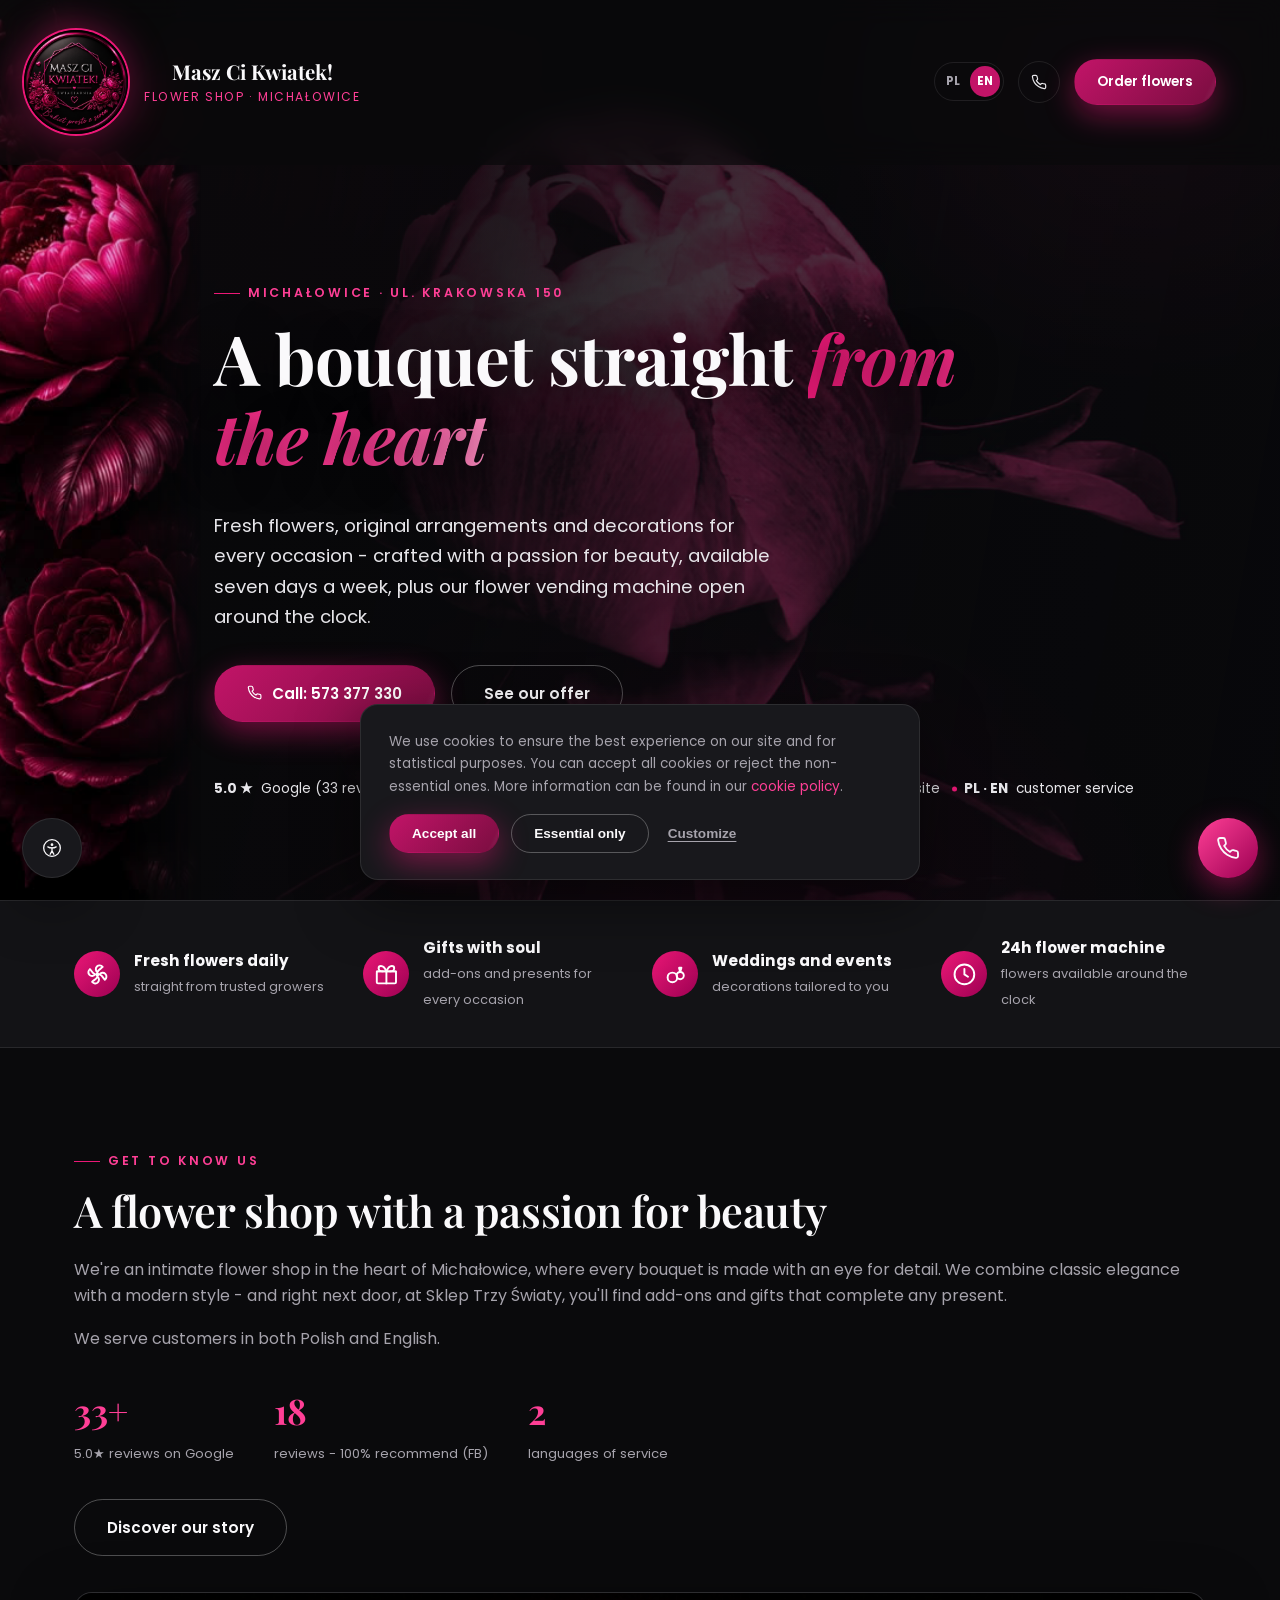
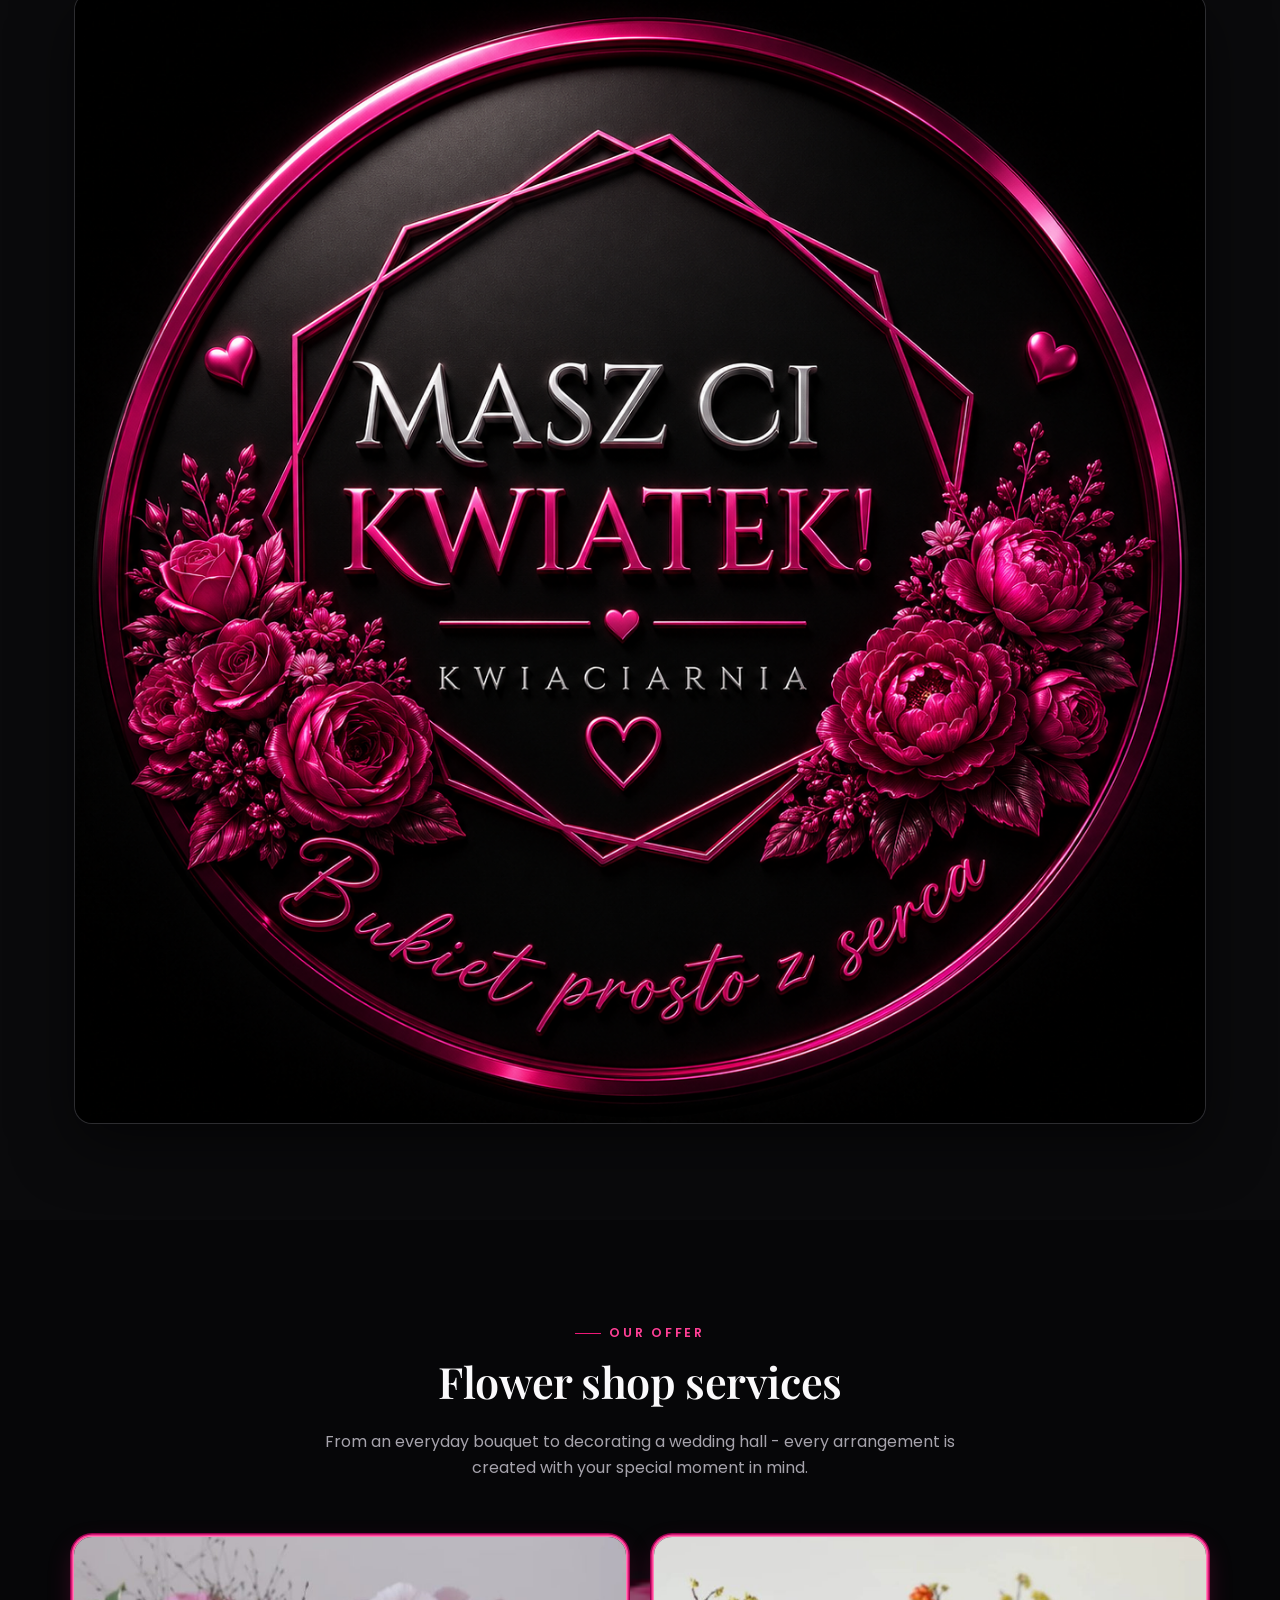
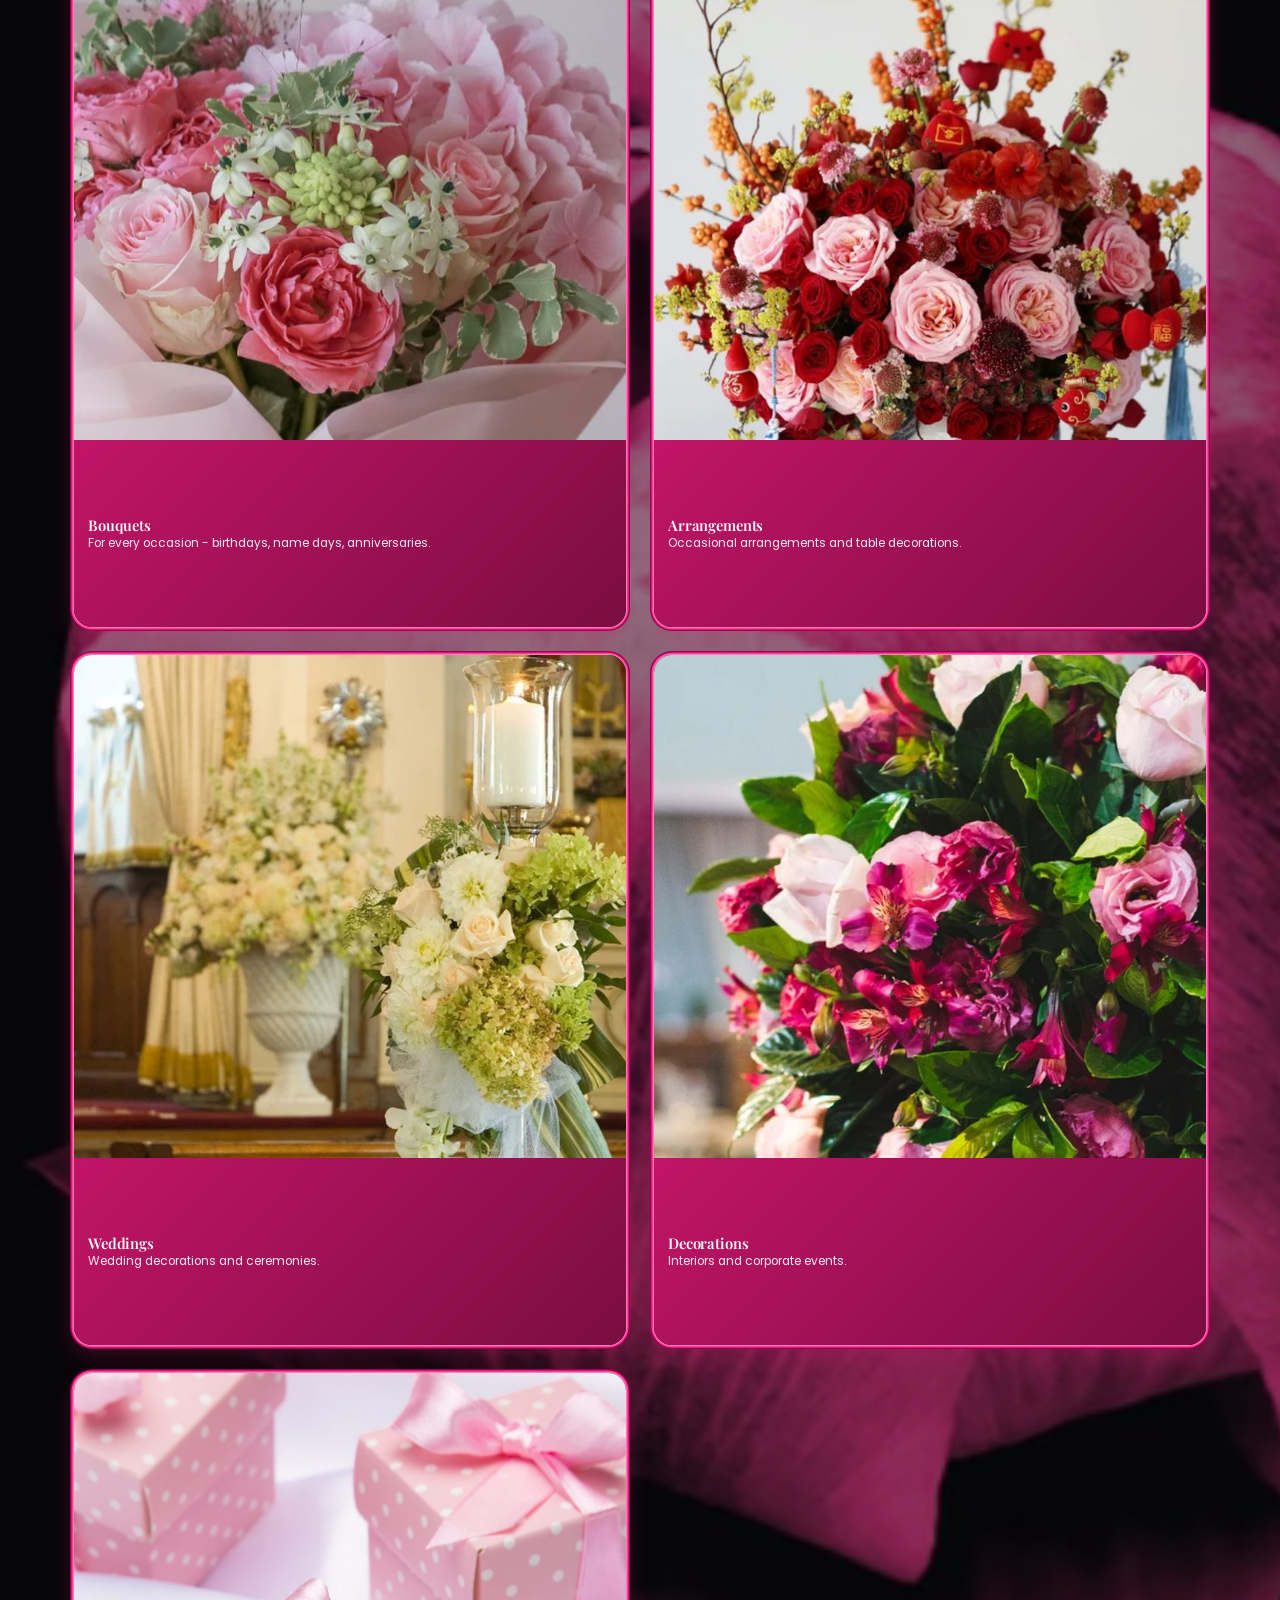
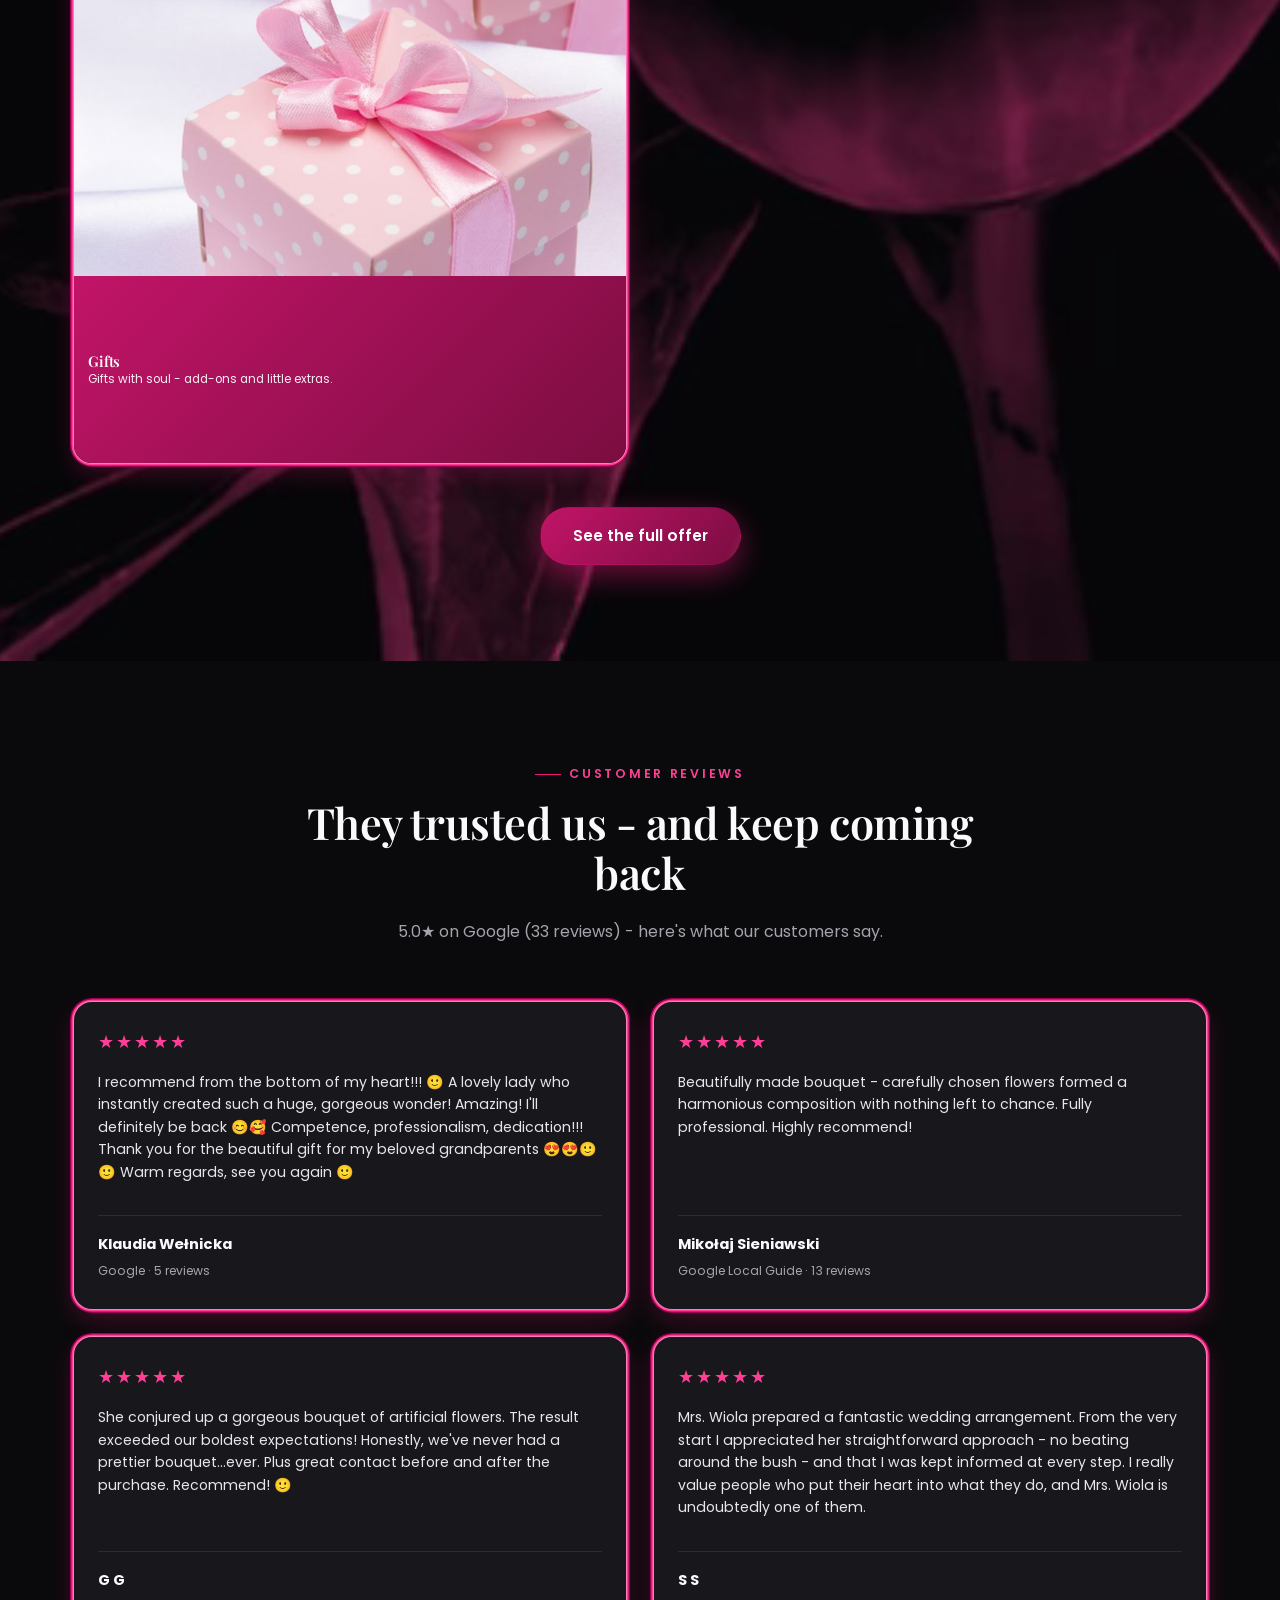
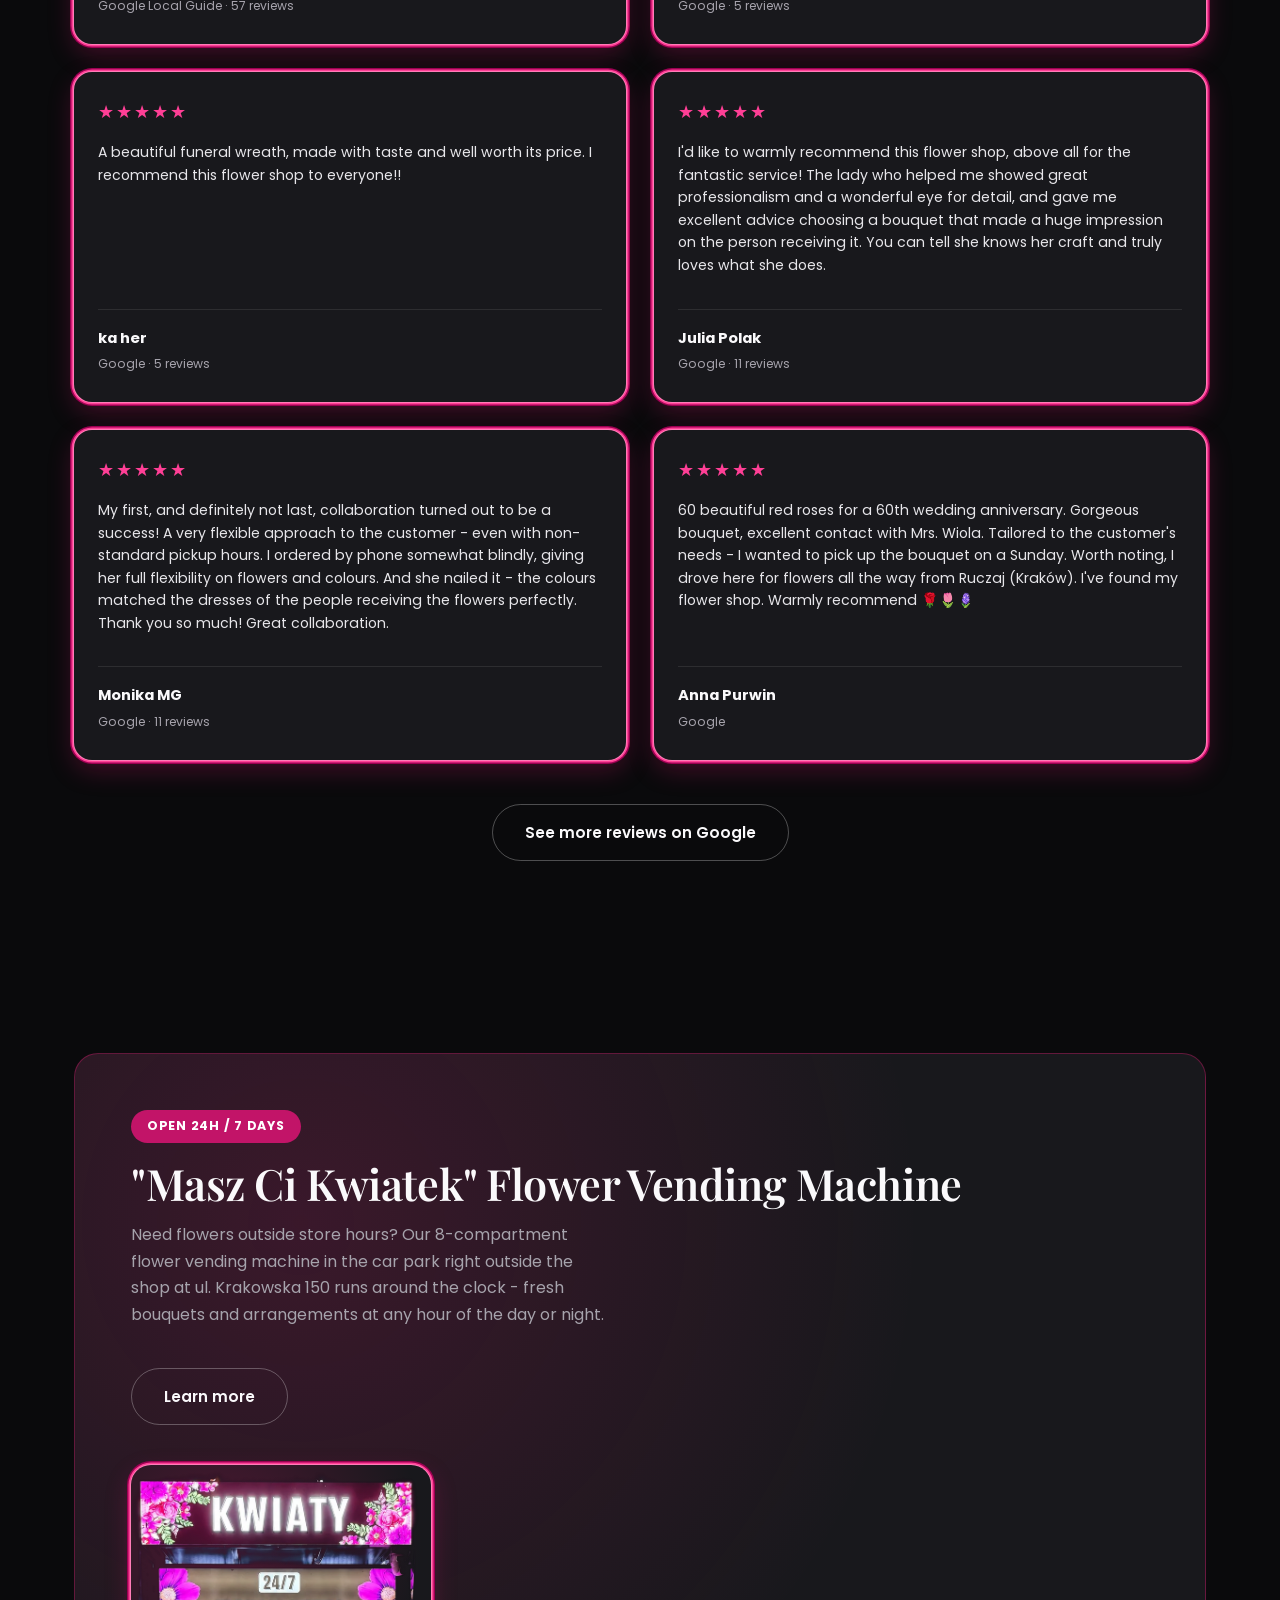
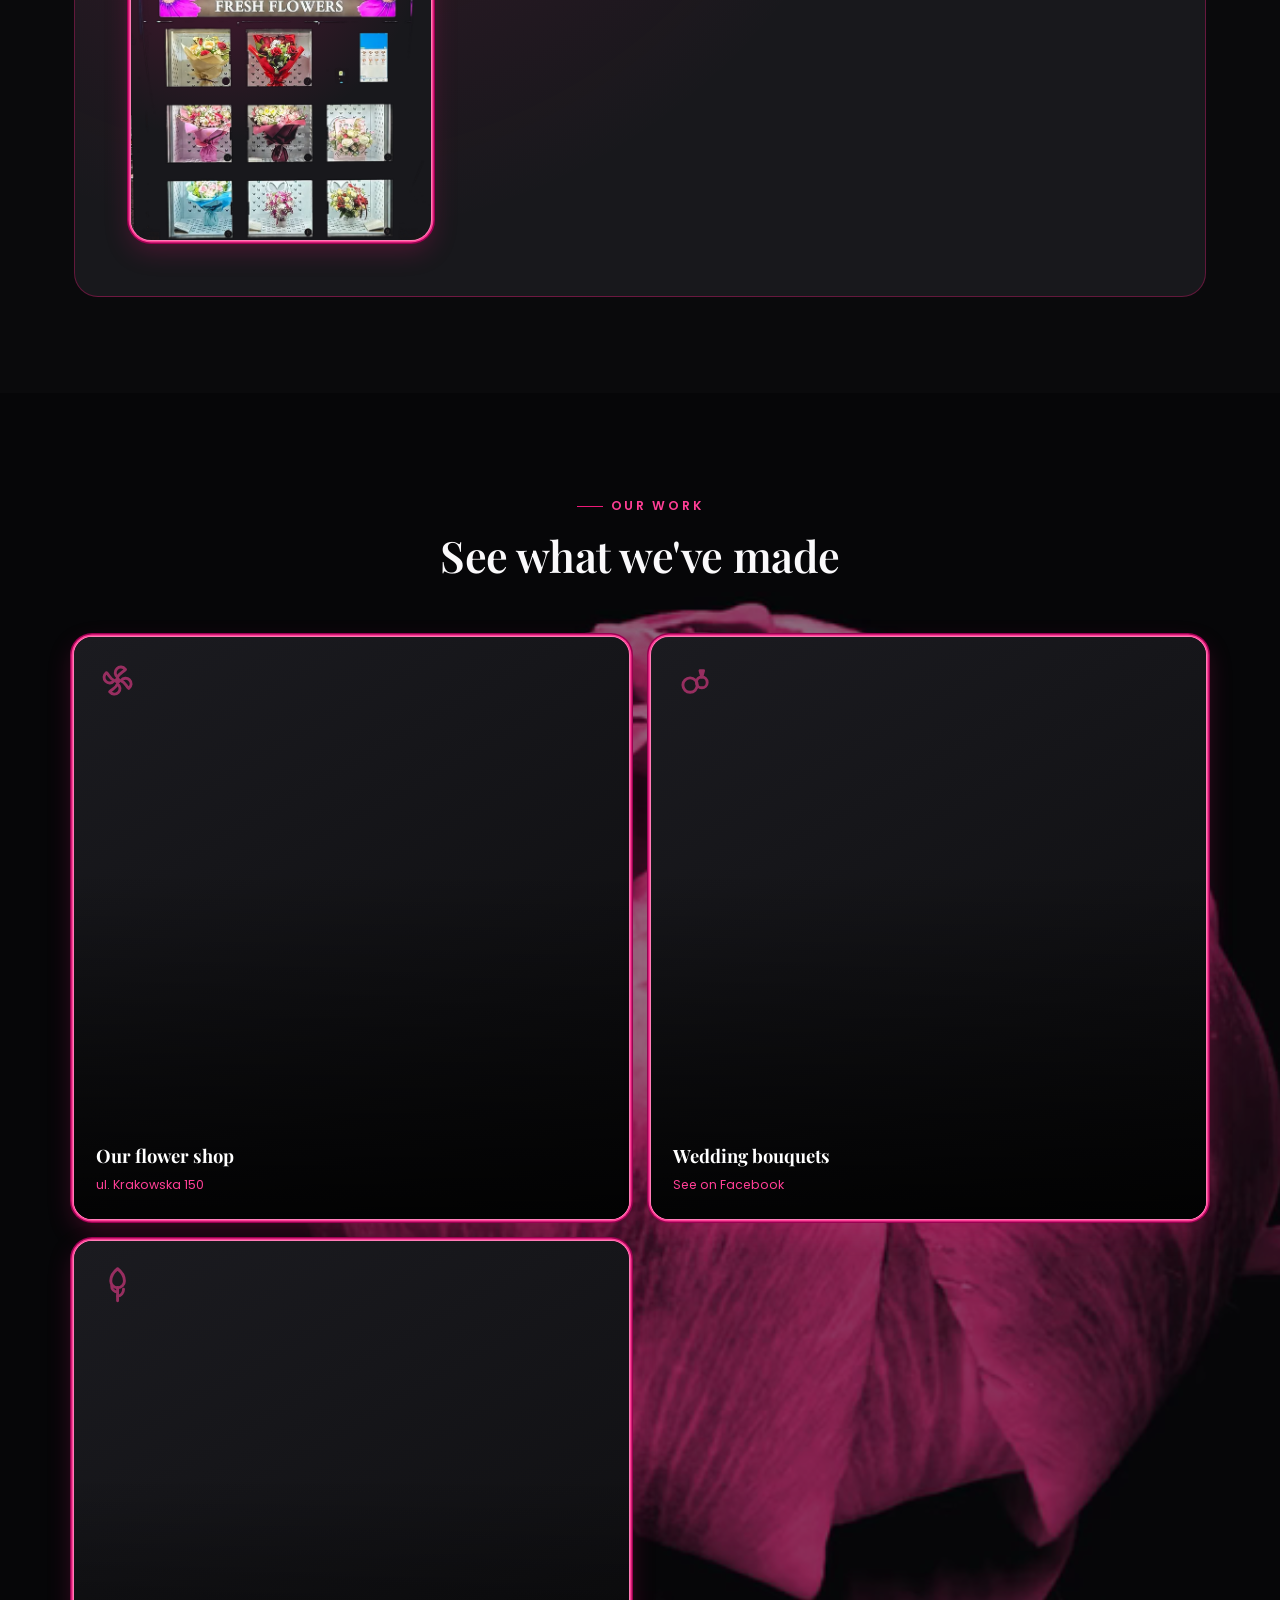
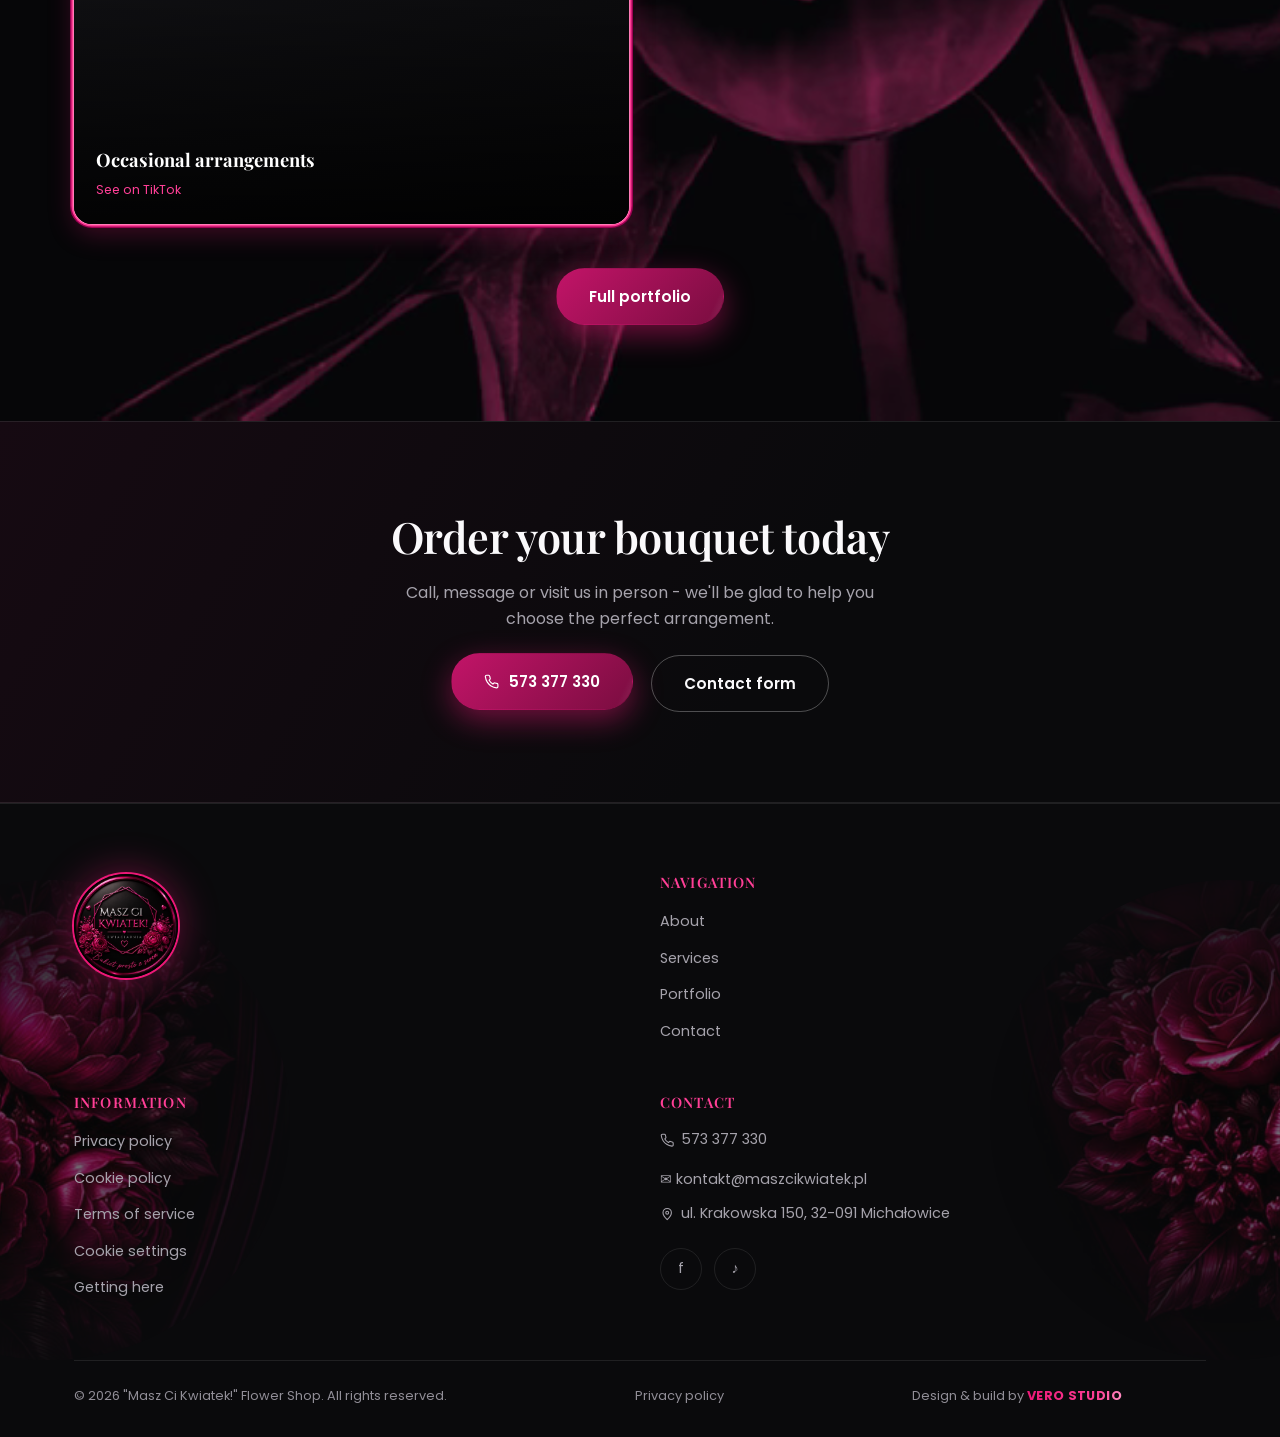
==== commit 84adbceb: "Shrink service tile text panel to ~1/4 height, enlarge photo Give .card-photo a fixed 4/5 aspect rat" ====
--- a/en/index.html
+++ b/en/index.html
@@ -9,7 +9,7 @@
 <link rel="icon" href="../assets/img/logo.png" type="image/png">
 <link rel="preconnect" href="https://fonts.googleapis.com">
 <link href="https://fonts.googleapis.com/css2?family=Playfair+Display:ital,wght@0,500;0,600;0,700;0,800;1,500;1,600;1,700&family=Poppins:wght@300;400;500;600;700;800&display=swap" rel="stylesheet">
-<link rel="stylesheet" href="../assets/css/style.css?v=20">
+<link rel="stylesheet" href="../assets/css/style.css?v=21">
 
 <meta property="og:title" content="&quot;Masz Ci Kwiatek!&quot; Flower Shop - Michałowice">
 <meta property="og:description" content="Bouquets, occasional arrangements, wedding and event decorations. Flower vending machine open 24h. ul. Krakowska 150, Michałowice.">
--- a/assets/css/style.css
+++ b/assets/css/style.css
@@ -300,21 +300,24 @@
 .card-photo{
   background:var(--black-card); border:0; box-shadow:var(--ring-3d); border-radius:var(--radius);
   padding:0; overflow:hidden; display:flex; flex-direction:column;
-  transition:transform .3s ease, box-shadow .3s ease;
+  aspect-ratio:4/5; transition:transform .3s ease, box-shadow .3s ease;
 }
 .card-photo:hover{ transform:translateY(-6px); box-shadow:var(--ring-3d-hover); }
-.card-photo .card-photo-img{ width:100%; aspect-ratio:4/3; overflow:hidden; }
+.card-photo .card-photo-img{ width:100%; flex:3 1 0%; min-height:0; overflow:hidden; }
 .card-photo .card-photo-img img{
   width:100%; height:100%; object-fit:cover; display:block; transition:transform .4s ease;
 }
 .card-photo:hover .card-photo-img img{ transform:scale(1.06); }
 .card-photo .card-photo-text{
   background:linear-gradient(135deg,var(--pink-btn-1),var(--pink-btn-2));
-  padding:18px 18px 22px; flex-grow:1;
-}
-.card-photo h3{ color:#fff; margin-bottom:6px; font-size:1.05rem; }
-.card-photo p{ color:rgba(255,255,255,.92); font-size:.85rem; margin-bottom:0; line-height:1.5; }
-@media (max-width:560px){ .card-photo .card-photo-img{ aspect-ratio:16/10; } }
+  padding:10px 14px; flex:1 1 0%; min-height:0; display:flex; flex-direction:column; justify-content:center;
+}
+.card-photo h3{ color:#fff; margin-bottom:2px; font-size:.92rem; }
+.card-photo p{
+  color:rgba(255,255,255,.92); font-size:.74rem; margin-bottom:0; line-height:1.3;
+  display:-webkit-box; -webkit-line-clamp:2; -webkit-box-orient:vertical; overflow:hidden;
+}
+@media (max-width:560px){ .card-photo{ aspect-ratio:16/11; } }
 
 /* ---------- About split ---------- */
 .split{ display:grid; grid-template-columns:1fr 1fr; gap:60px; align-items:center; }
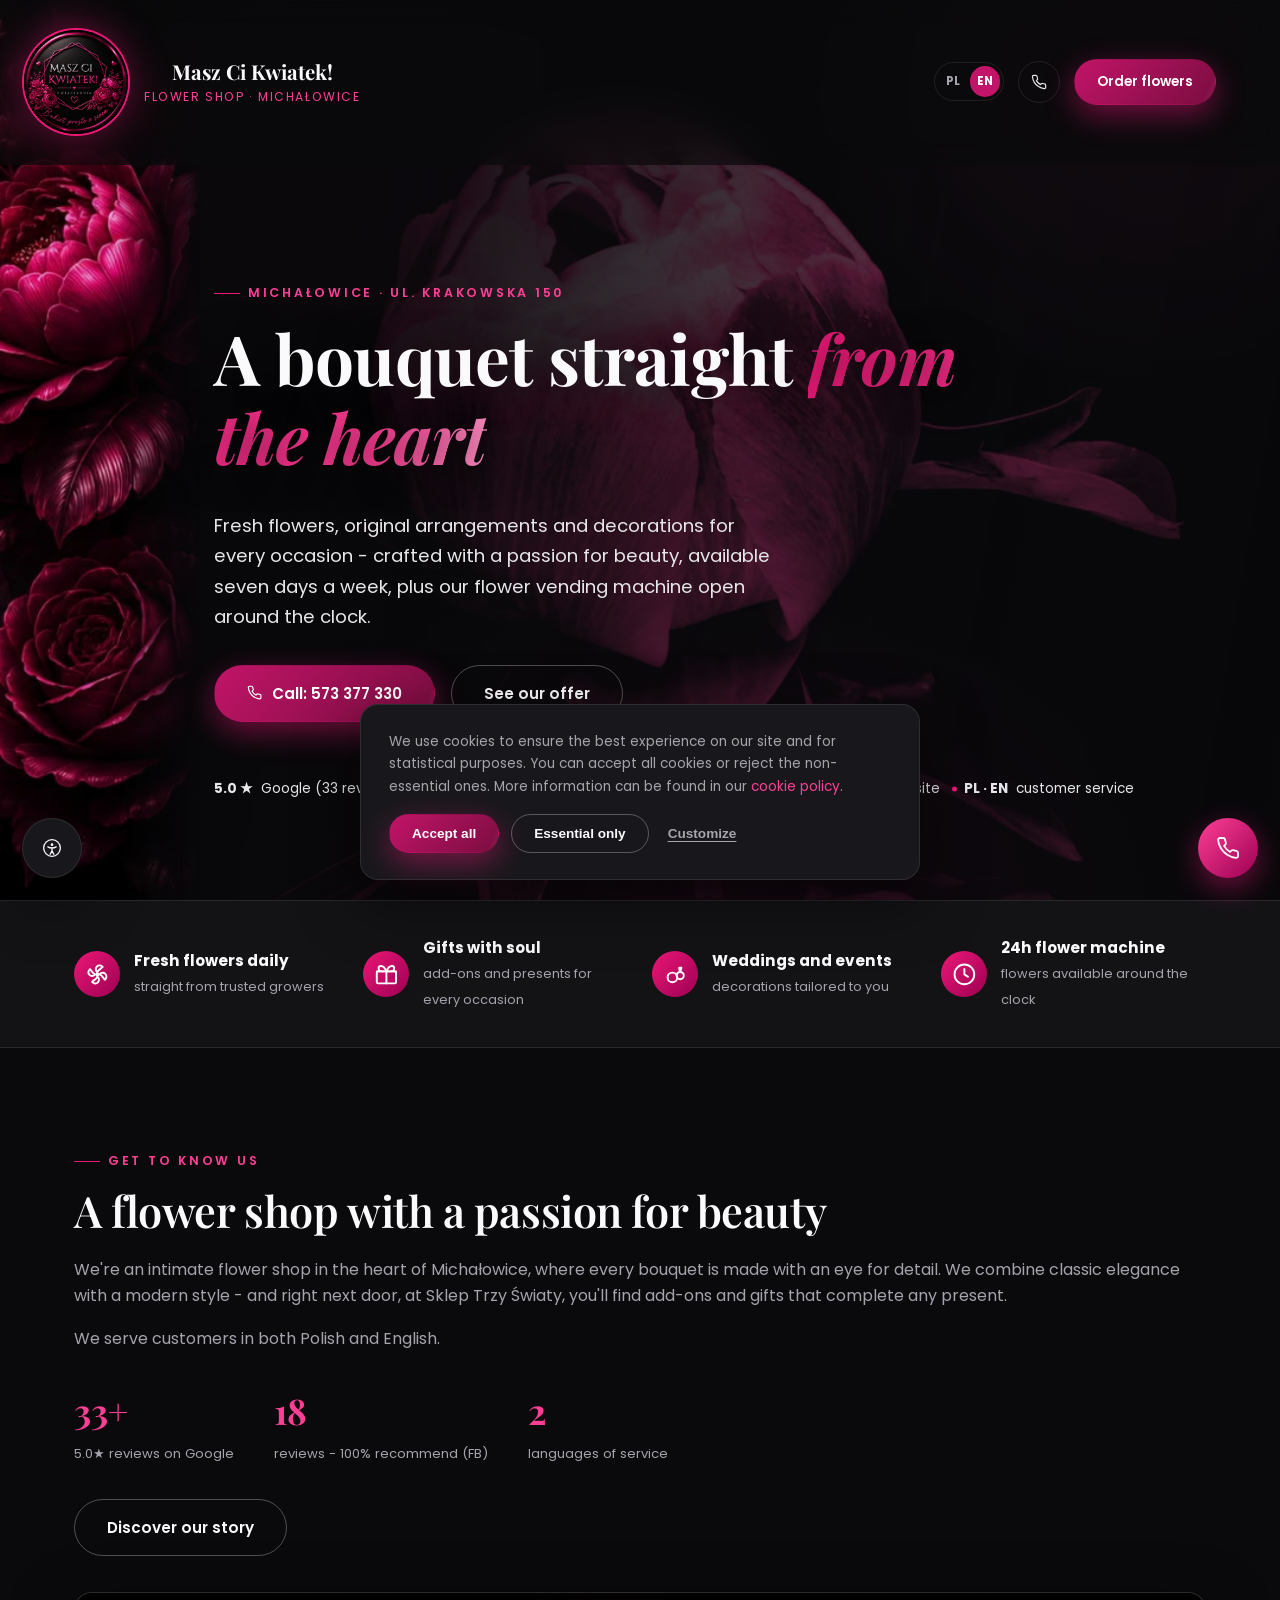
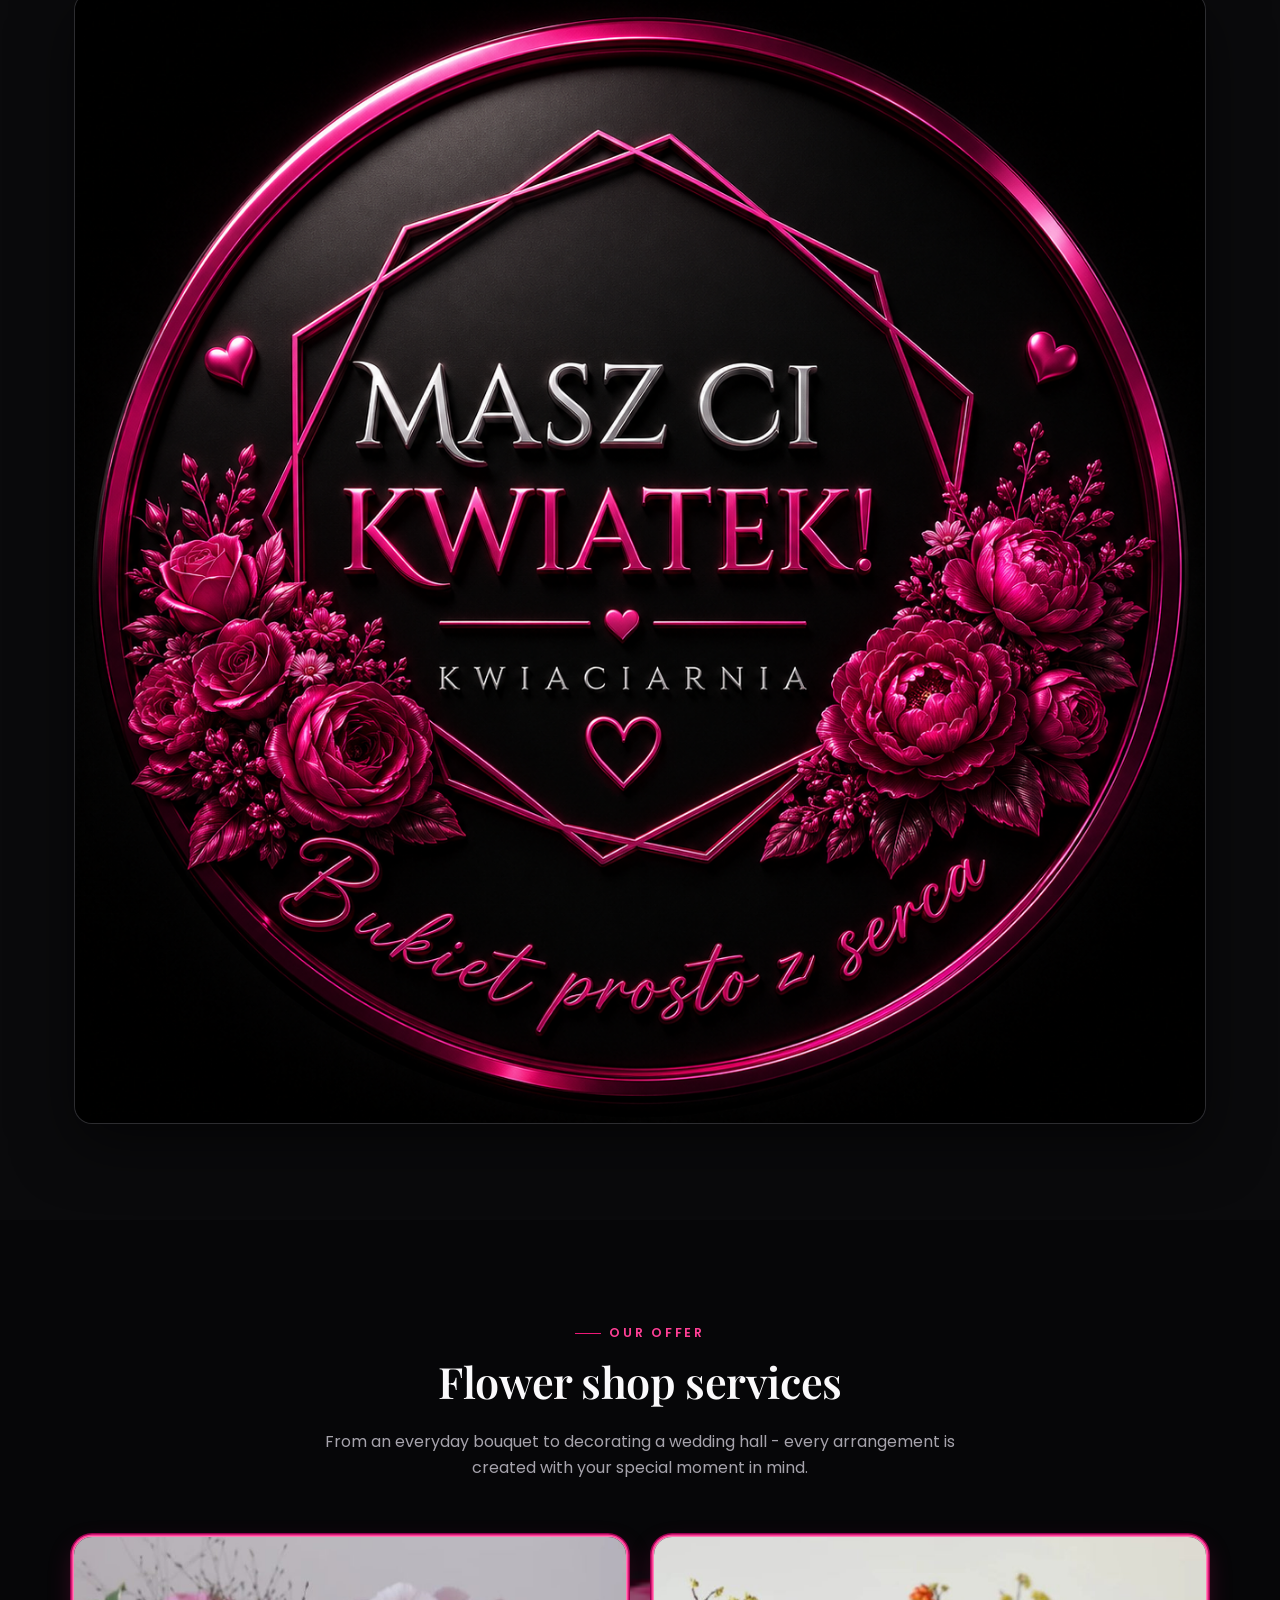
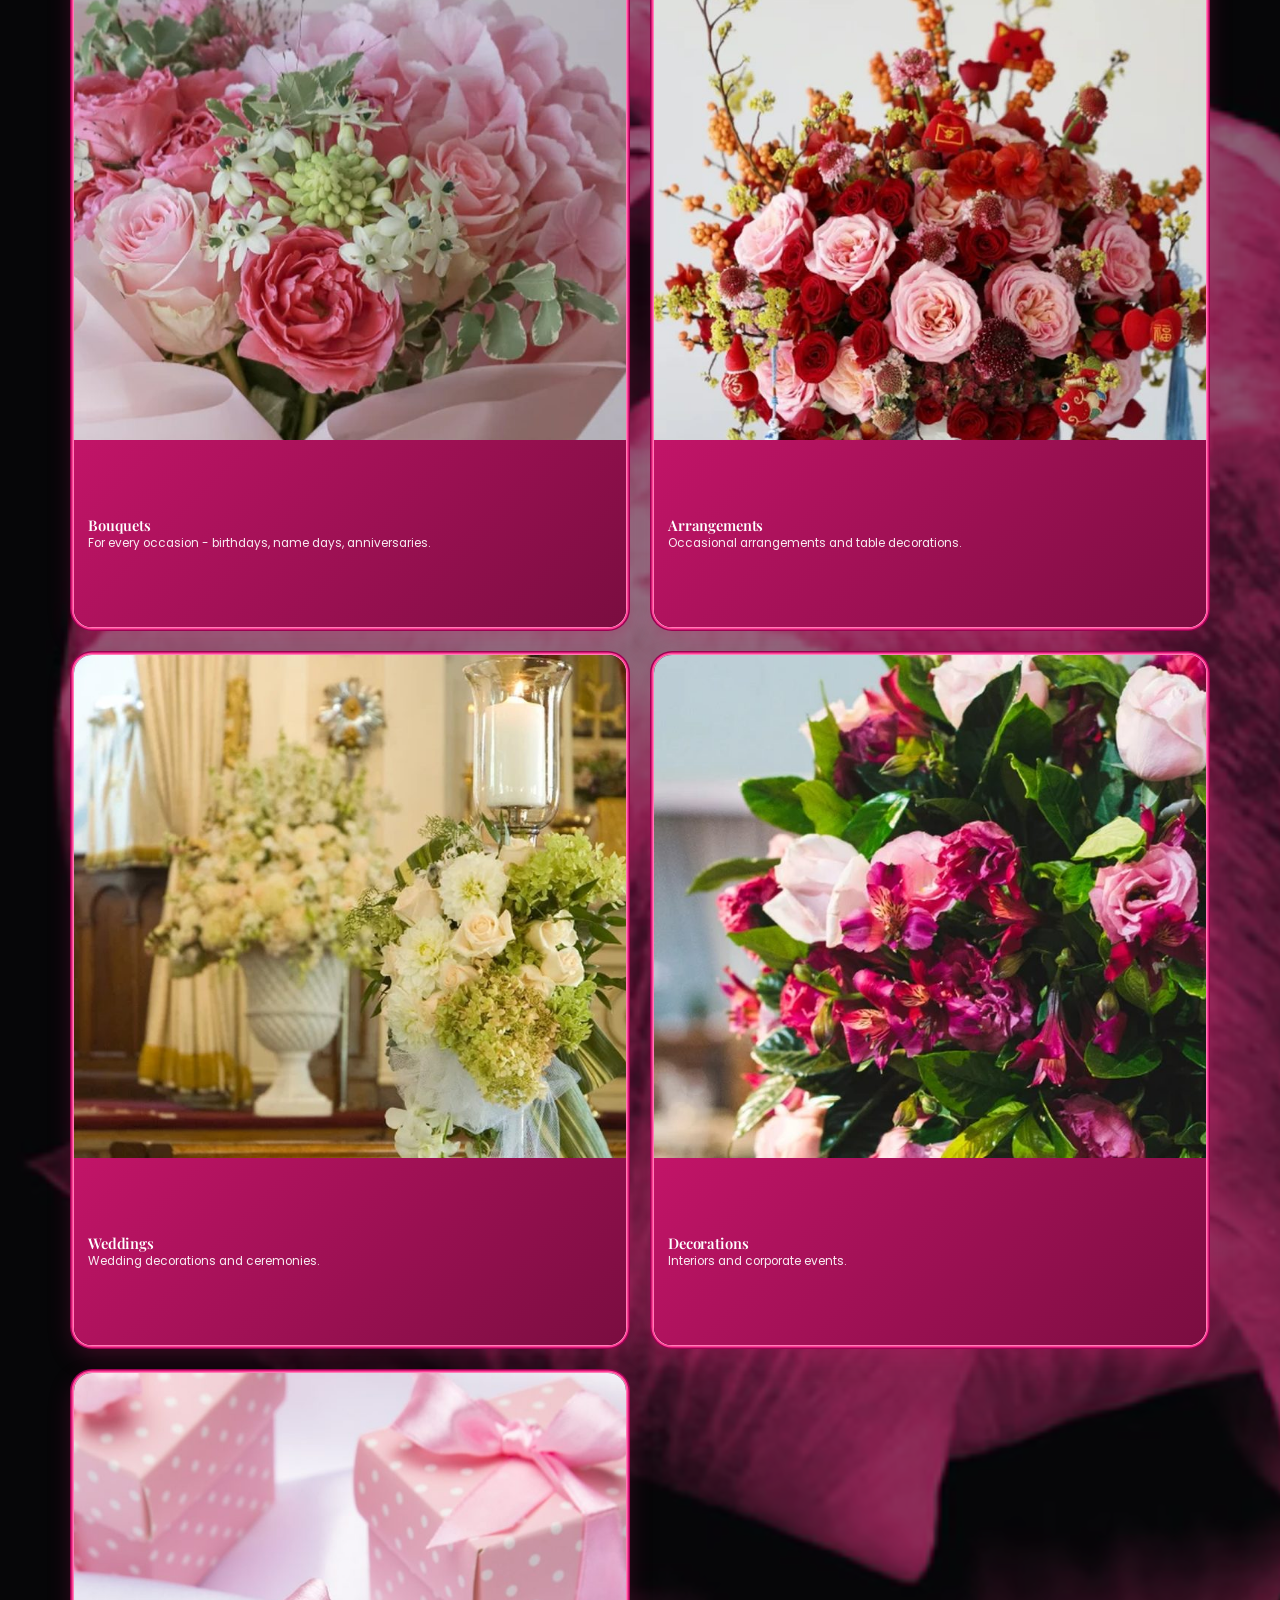
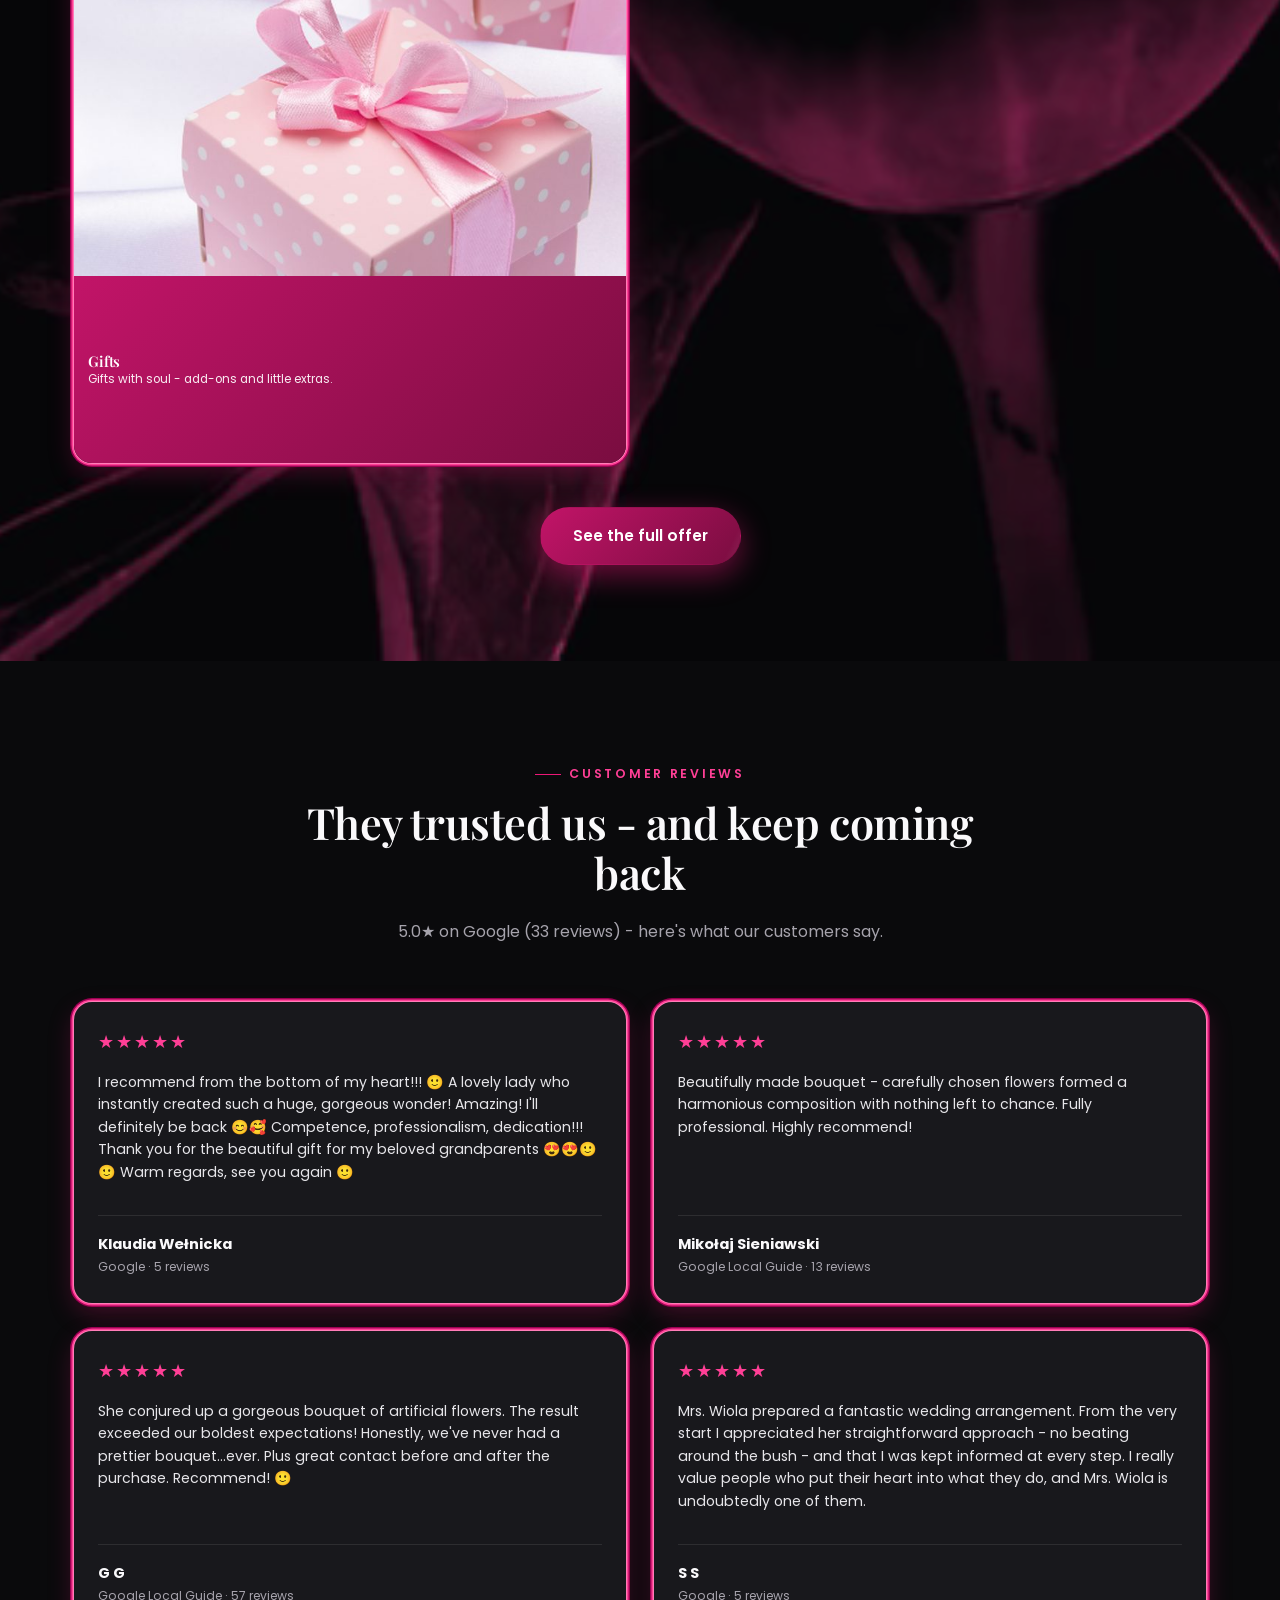
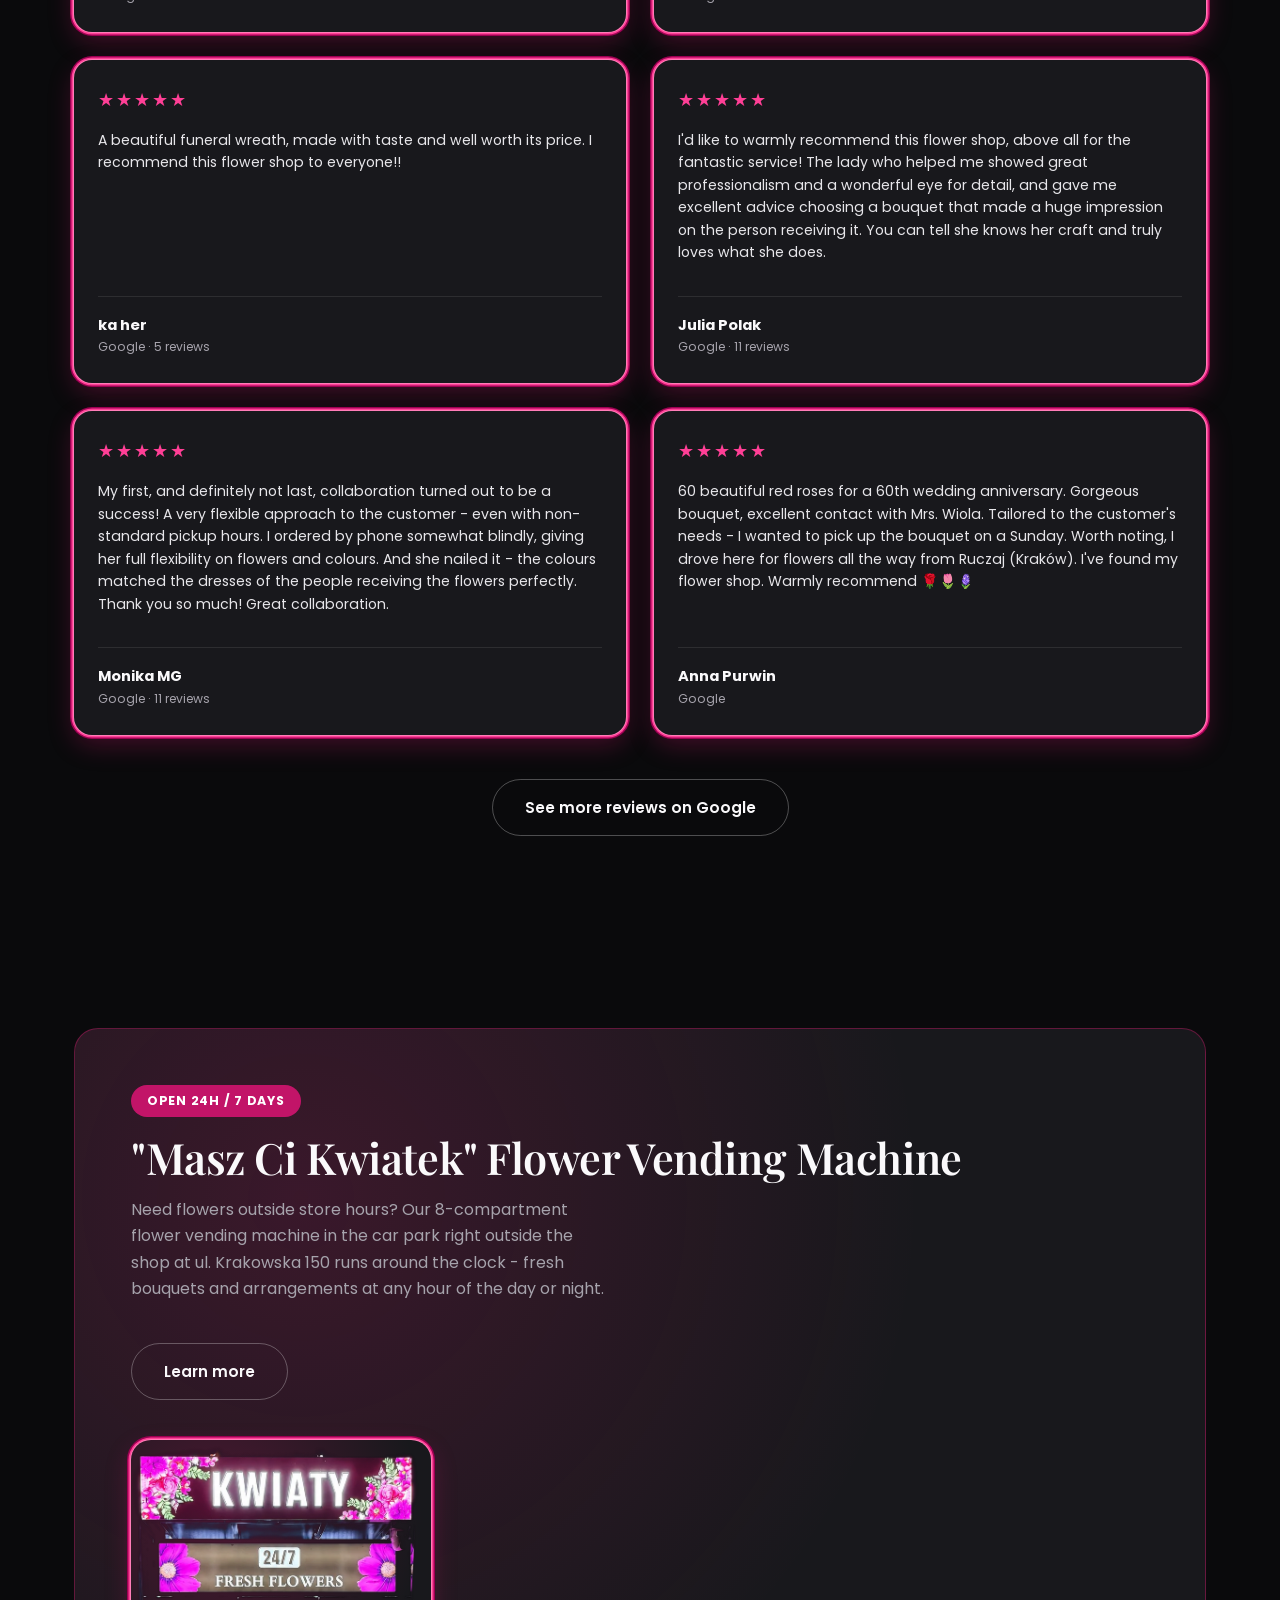
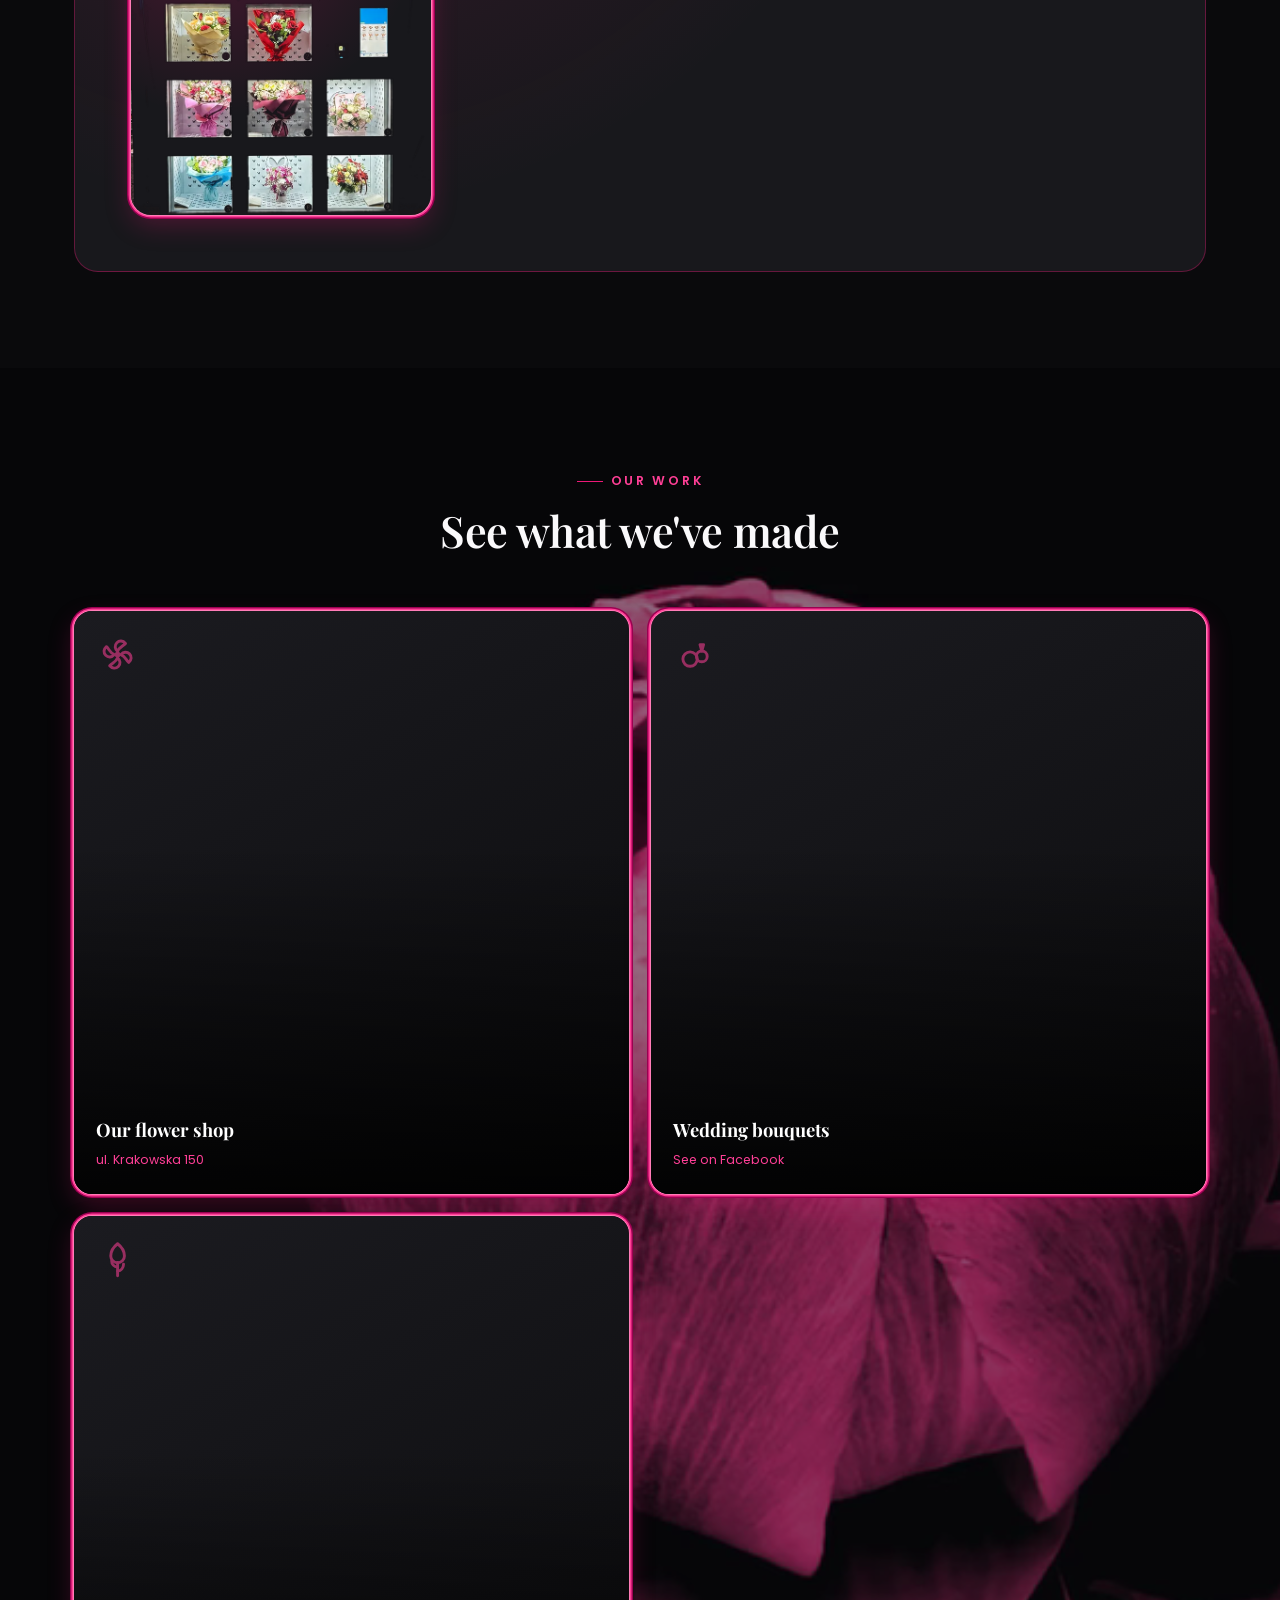
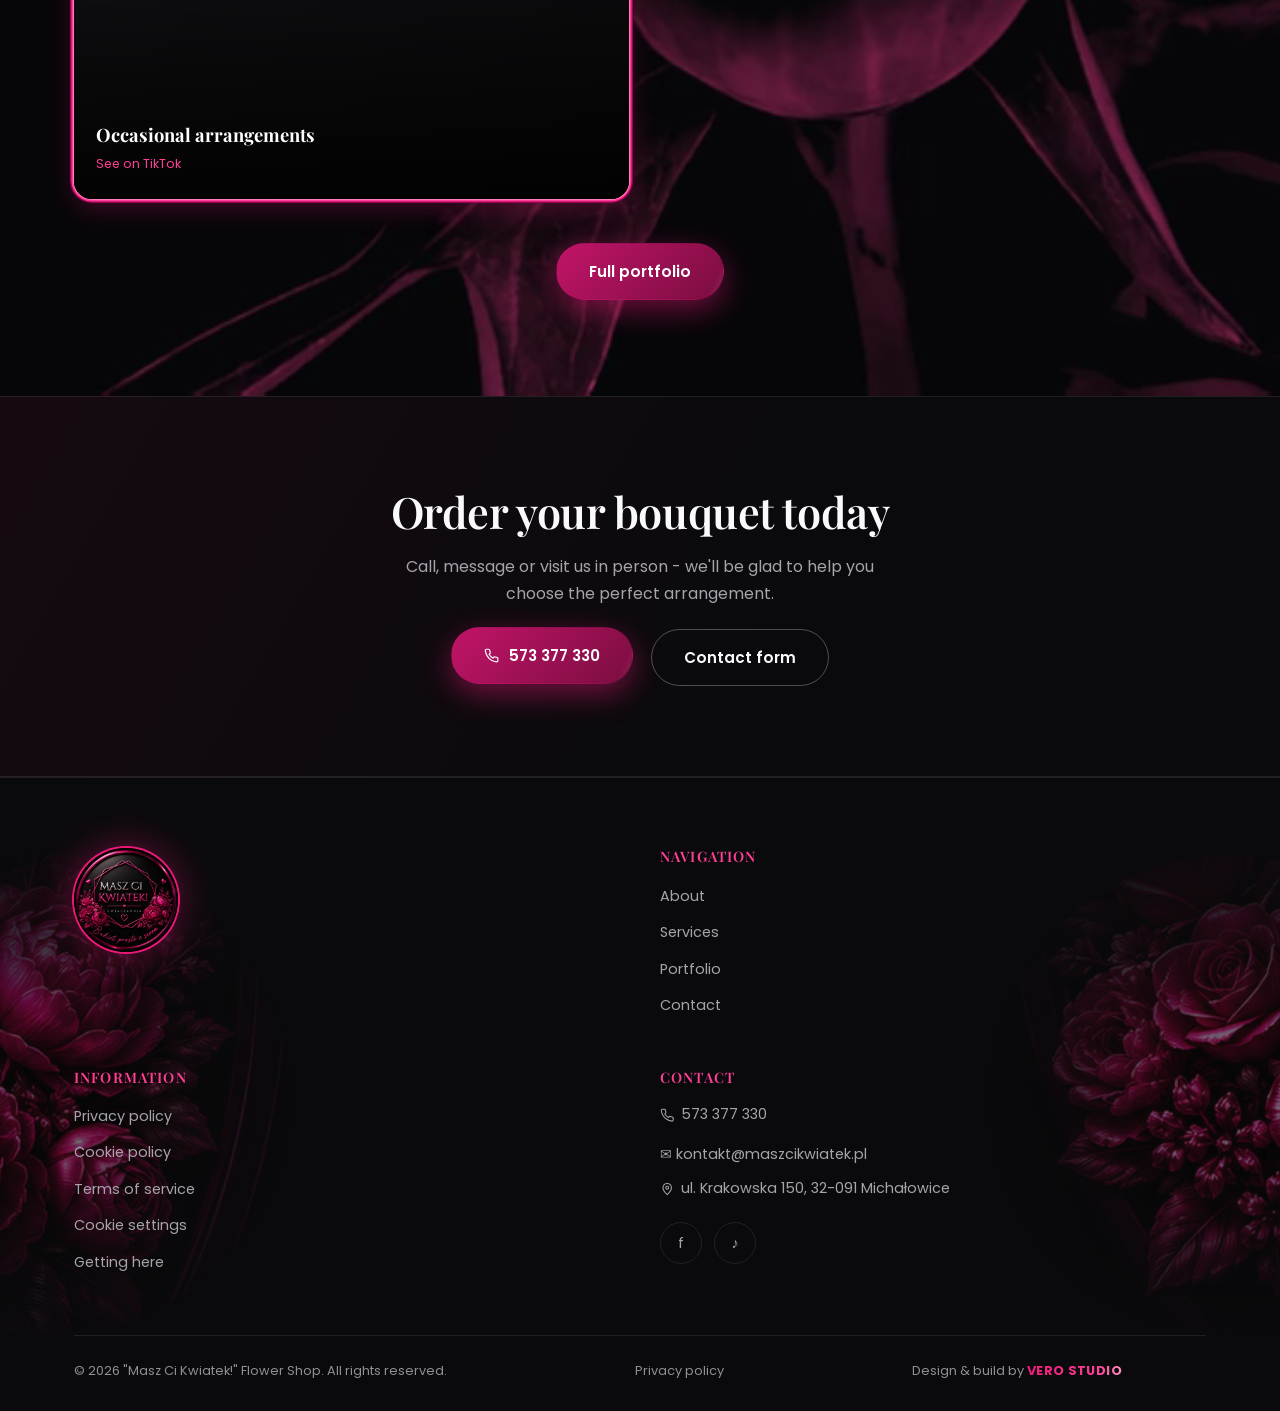
==== commit 645e08b9: "Align divider line above reviewer info across review cards .review-author's height varied per card d" ====
--- a/en/index.html
+++ b/en/index.html
@@ -9,7 +9,7 @@
 <link rel="icon" href="../assets/img/logo.png" type="image/png">
 <link rel="preconnect" href="https://fonts.googleapis.com">
 <link href="https://fonts.googleapis.com/css2?family=Playfair+Display:ital,wght@0,500;0,600;0,700;0,800;1,500;1,600;1,700&family=Poppins:wght@300;400;500;600;700;800&display=swap" rel="stylesheet">
-<link rel="stylesheet" href="../assets/css/style.css?v=21">
+<link rel="stylesheet" href="../assets/css/style.css?v=22">
 
 <meta property="og:title" content="&quot;Masz Ci Kwiatek!&quot; Flower Shop - Michałowice">
 <meta property="og:description" content="Bouquets, occasional arrangements, wedding and event decorations. Flower vending machine open 24h. ul. Krakowska 150, Michałowice.">
--- a/assets/css/style.css
+++ b/assets/css/style.css
@@ -280,8 +280,14 @@
   font-size:.88rem; color:var(--silver); line-height:1.6; flex-grow:1;
 }
 .review-card .review-author{ margin-top:18px; padding-top:16px; border-top:1px solid var(--border); }
-.review-card .review-author strong{ display:block; font-size:.92rem; color:var(--white); }
-.review-card .review-author span{ font-size:.76rem; color:var(--gray); }
+.review-card .review-author strong{
+  display:block; font-size:.92rem; color:var(--white);
+  white-space:nowrap; overflow:hidden; text-overflow:ellipsis;
+}
+.review-card .review-author span{
+  display:block; font-size:.76rem; color:var(--gray);
+  white-space:nowrap; overflow:hidden; text-overflow:ellipsis;
+}
 
 .card{
   background:var(--black-card); border:0; box-shadow:var(--ring-3d); border-radius:var(--radius);
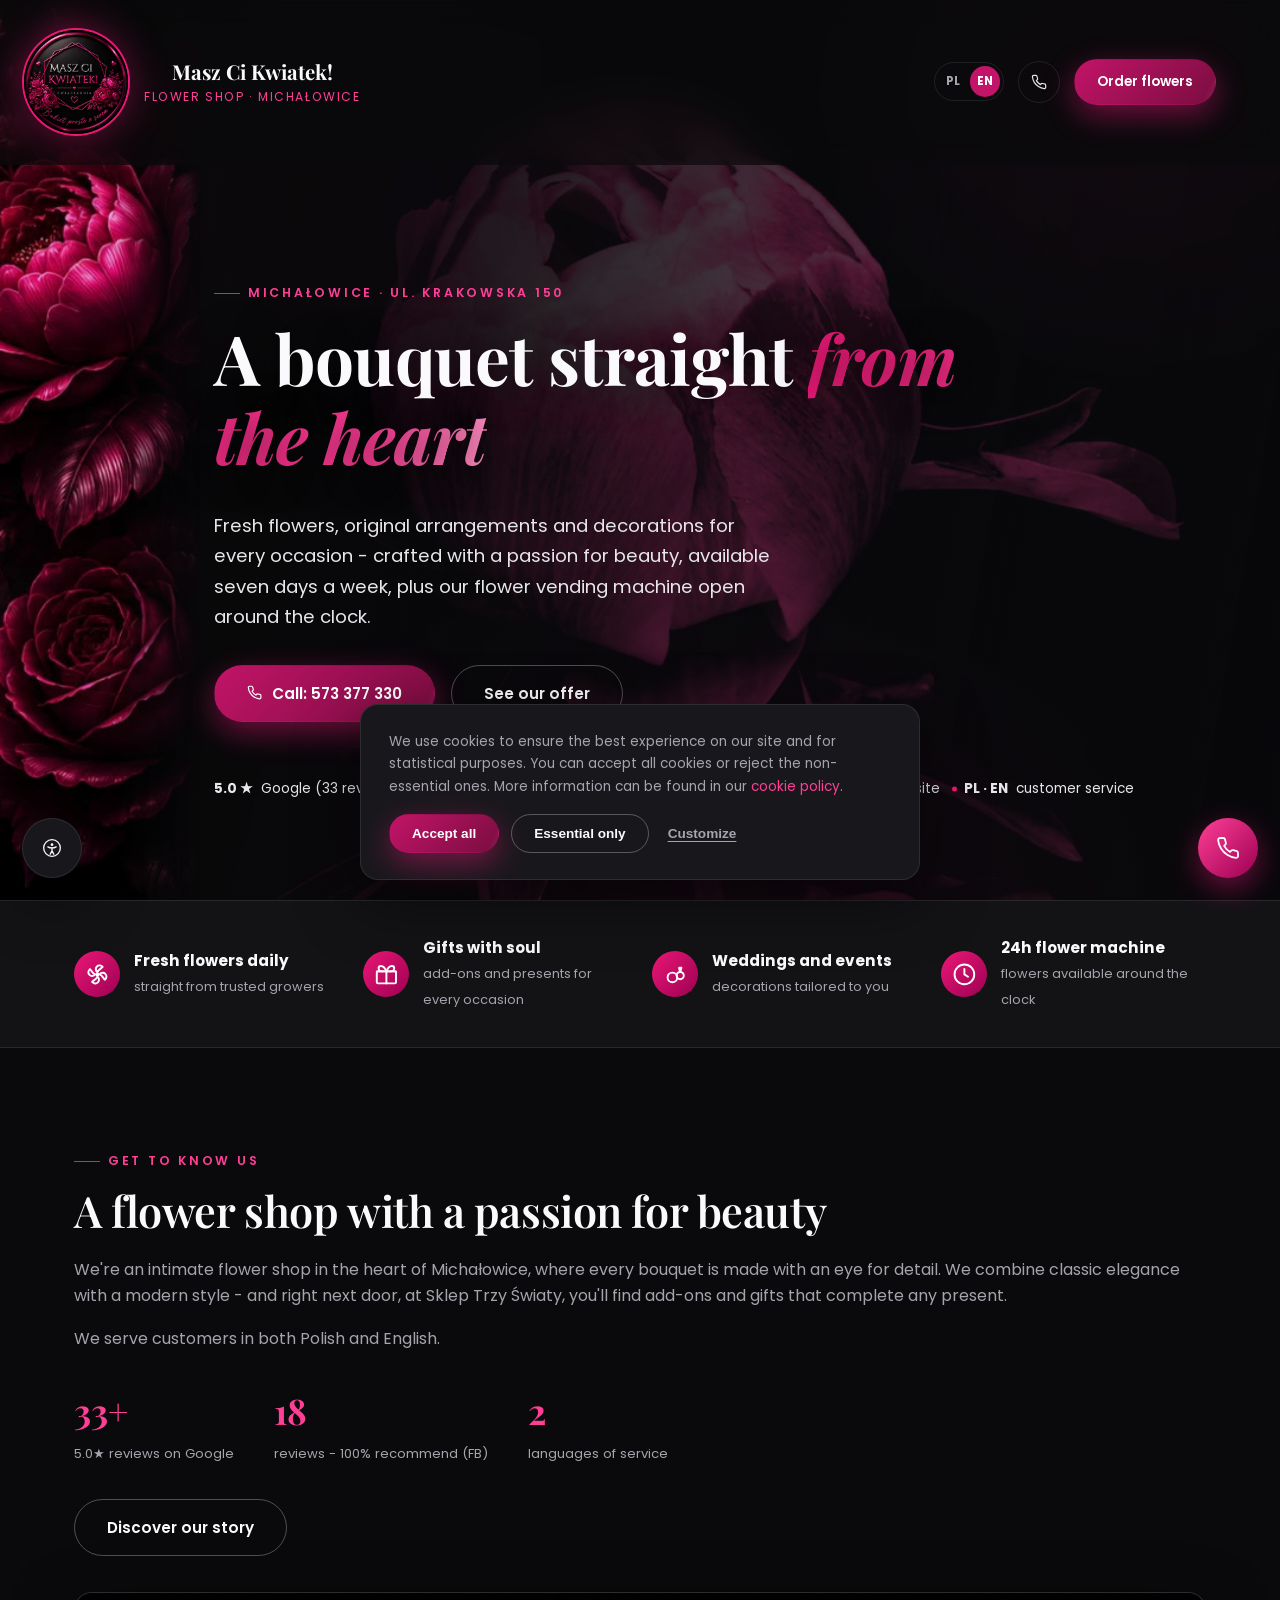
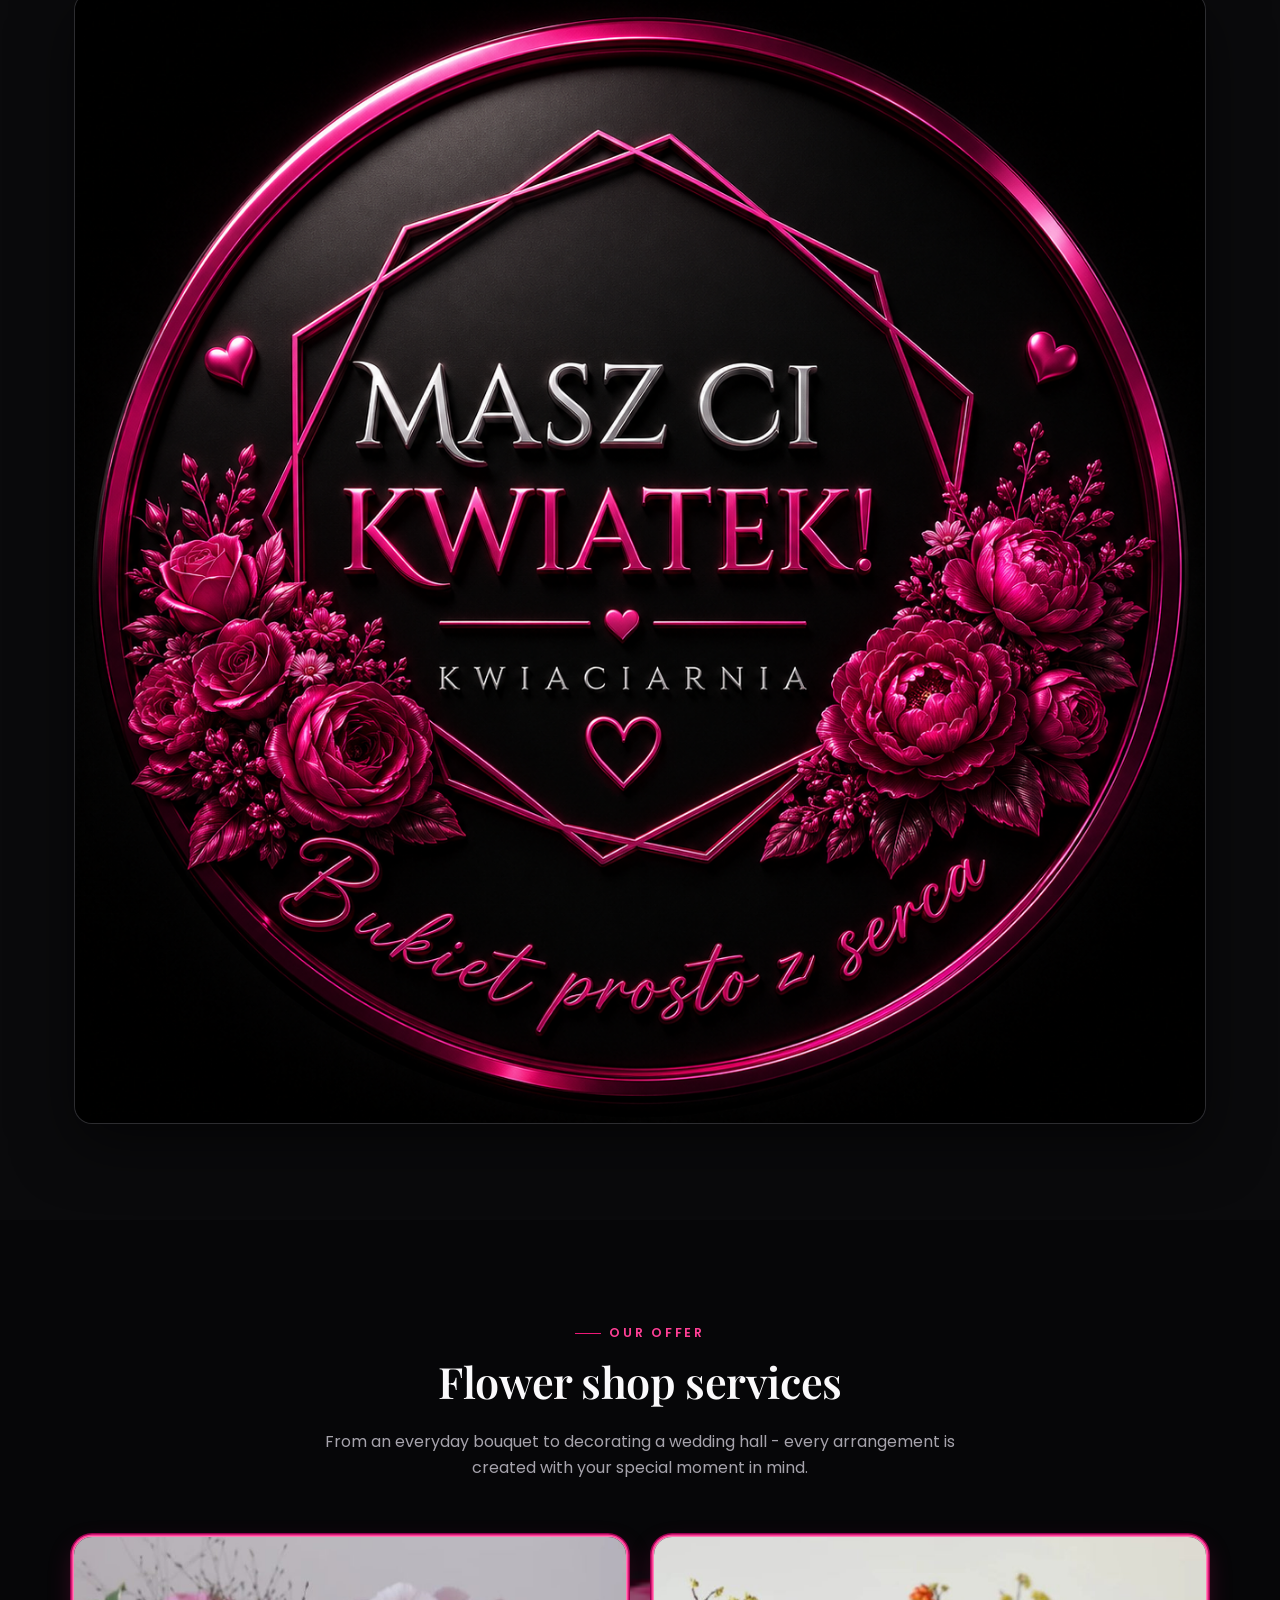
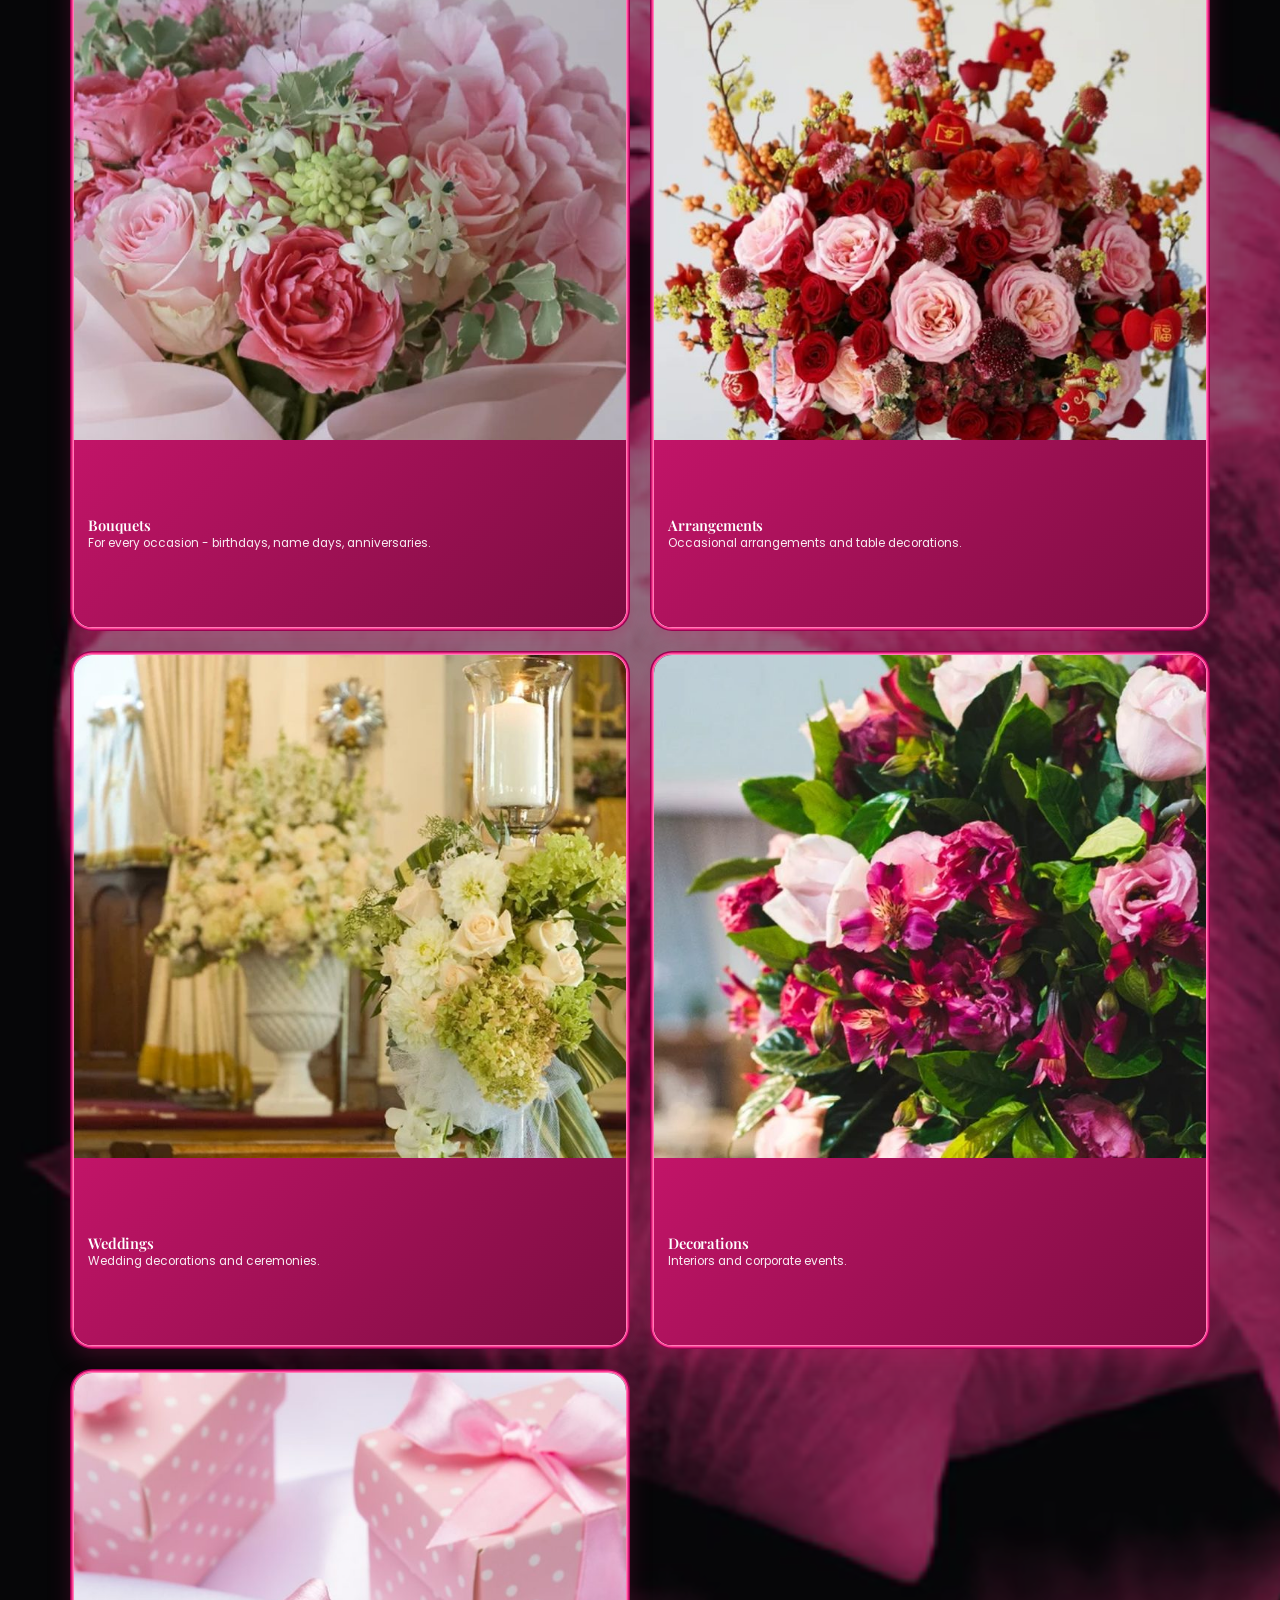
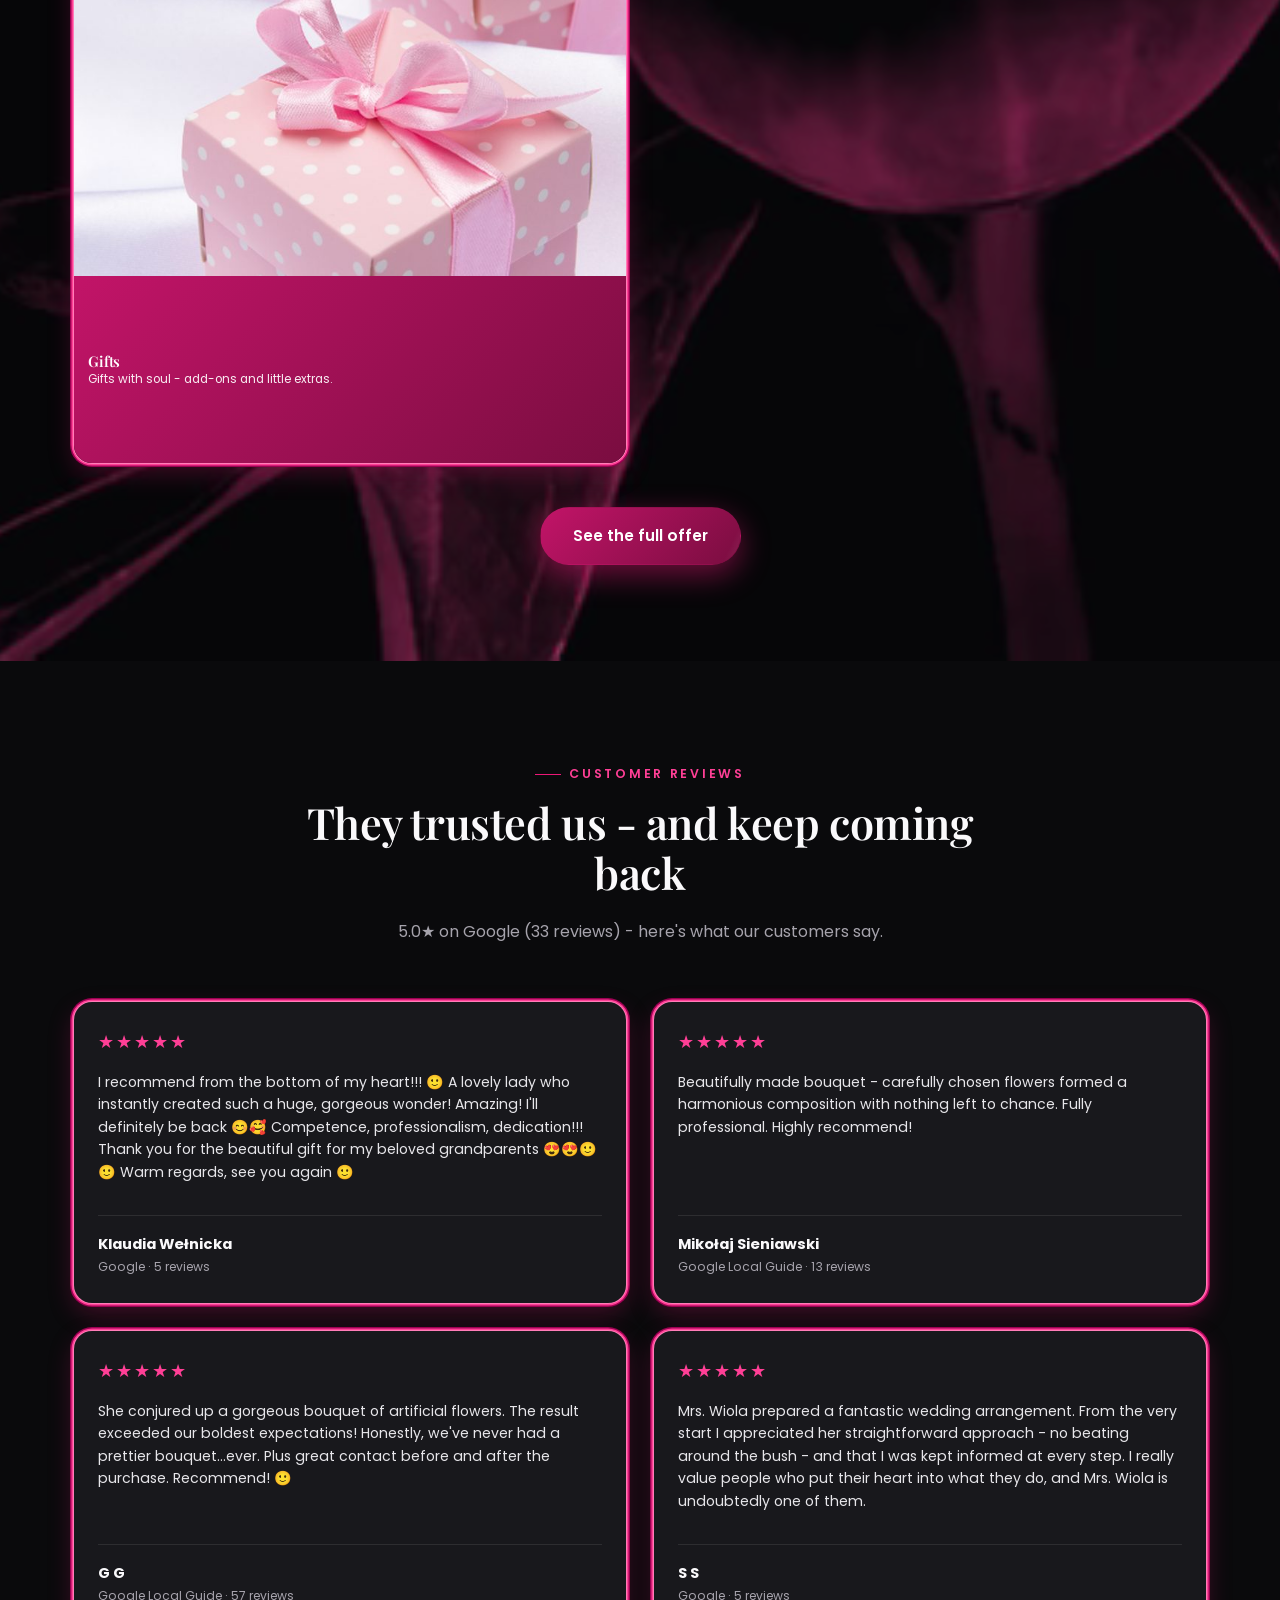
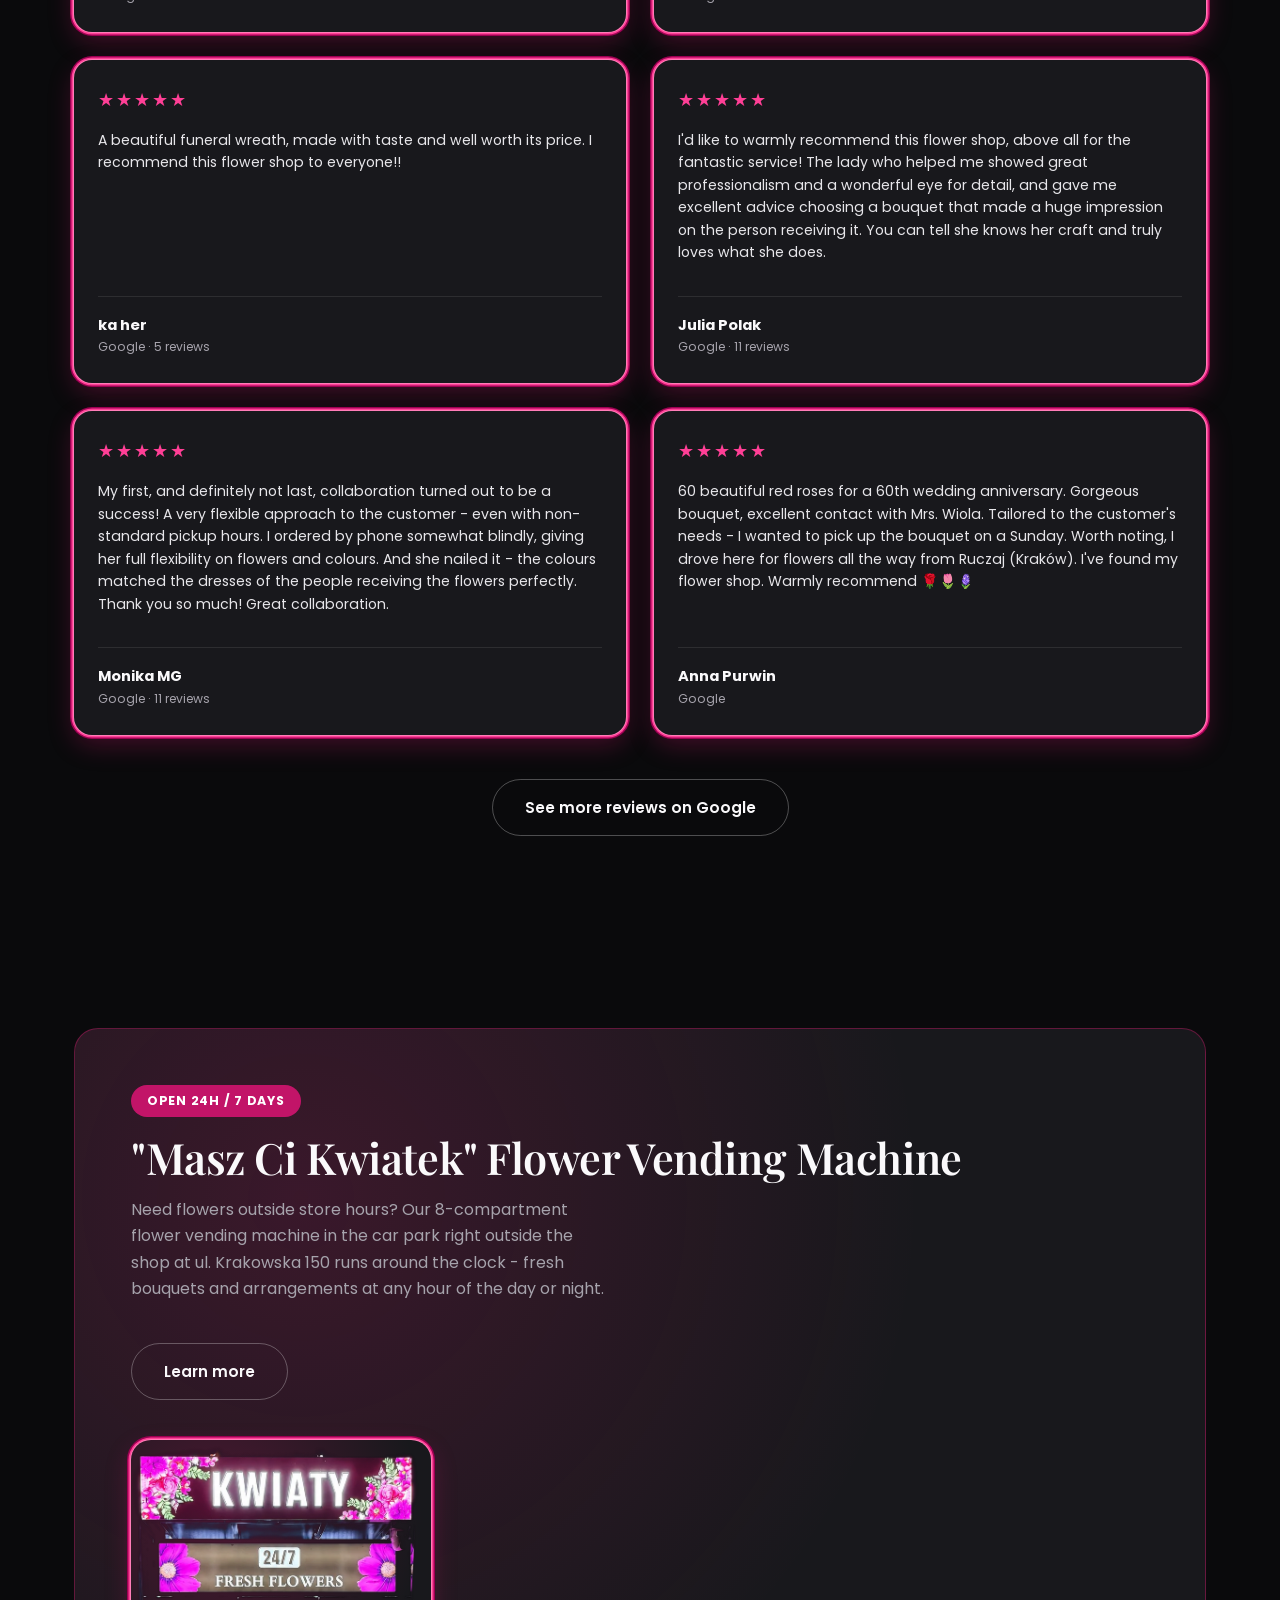
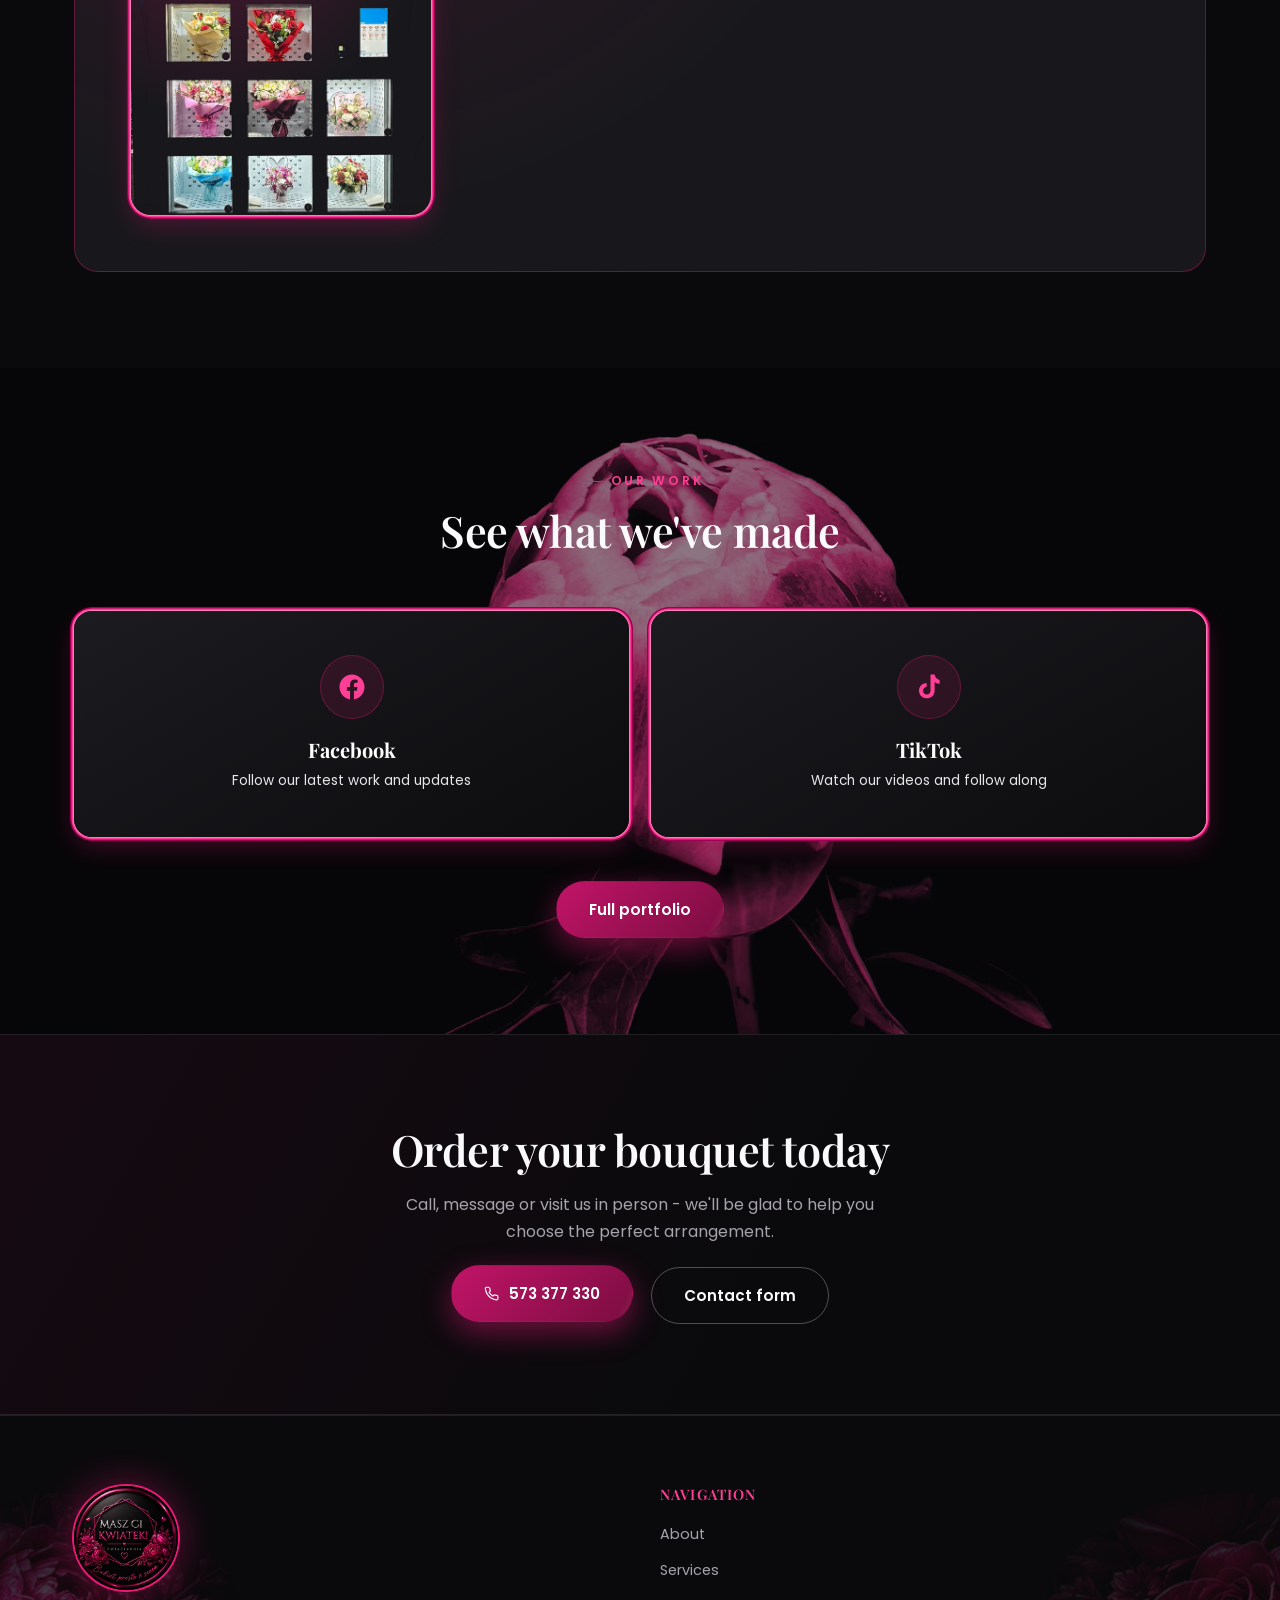
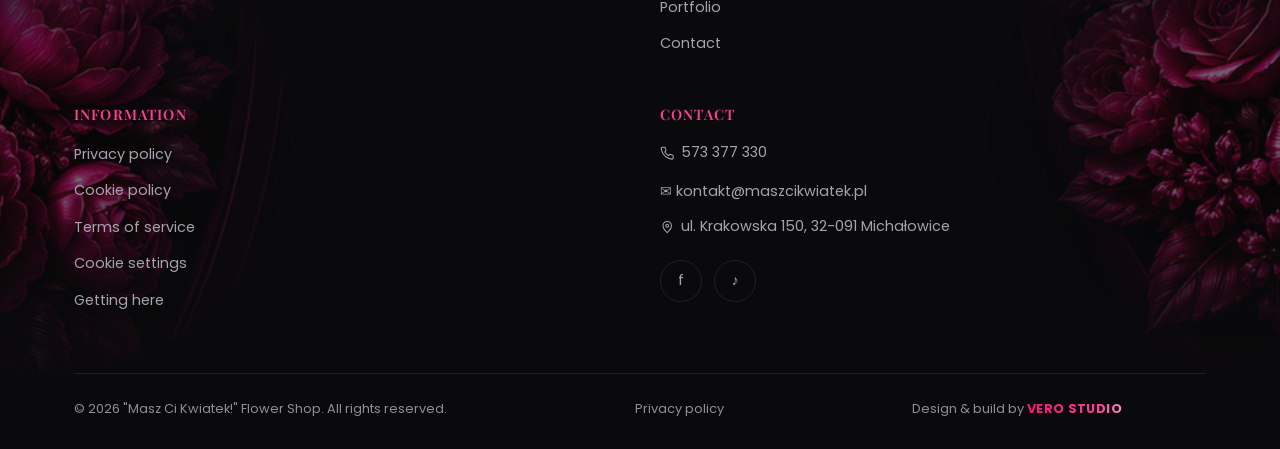
==== commit d59e695c: "Turn homepage portfolio teaser into Facebook/TikTok follow tiles Remove the "Nasza kwiaciarnia" tile" ====
--- a/en/index.html
+++ b/en/index.html
@@ -9,7 +9,7 @@
 <link rel="icon" href="../assets/img/logo.png" type="image/png">
 <link rel="preconnect" href="https://fonts.googleapis.com">
 <link href="https://fonts.googleapis.com/css2?family=Playfair+Display:ital,wght@0,500;0,600;0,700;0,800;1,500;1,600;1,700&family=Poppins:wght@300;400;500;600;700;800&display=swap" rel="stylesheet">
-<link rel="stylesheet" href="../assets/css/style.css?v=22">
+<link rel="stylesheet" href="../assets/css/style.css?v=23">
 
 <meta property="og:title" content="&quot;Masz Ci Kwiatek!&quot; Flower Shop - Michałowice">
 <meta property="og:description" content="Bouquets, occasional arrangements, wedding and event decorations. Flower vending machine open 24h. ul. Krakowska 150, Michałowice.">
@@ -269,10 +269,15 @@
       <div class="eyebrow">Our work</div>
       <h2>See what we've made</h2>
     </div>
-    <div class="portfolio-grid">
-      <div class="portfolio-tile reveal"><div class="tile-ico"><svg viewBox="0 0 24 24" width="1.5em" height="1.5em" fill="none" stroke="currentColor" stroke-width="1.6" stroke-linecap="round" stroke-linejoin="round" aria-hidden="true"><circle cx="12" cy="12" r="1.6" fill="currentColor" stroke="none"/><path d="M12 10.2c-1.6-1.4-1.8-3.4-.4-4.8 1.4-1.4 3.4-1.2 4.8.4-1.4 1.6-3.4 1.8-4.4 4.4Z"/><path d="M13.8 12c1.4-1.6 3.4-1.8 4.8-.4 1.4 1.4 1.2 3.4-.4 4.8-1.6-1.4-1.8-3.4-4.4-4.4Z"/><path d="M12 13.8c1.6 1.4 1.8 3.4.4 4.8-1.4 1.4-3.4 1.2-4.8-.4 1.4-1.6 3.4-1.8 4.4-4.4Z"/><path d="M10.2 12c-1.4 1.6-3.4 1.8-4.8.4-1.4-1.4-1.2-3.4.4-4.8 1.6 1.4 1.8 3.4 4.4 4.4Z"/></svg></div><div class="tile-label"><strong>Our flower shop</strong><span>ul. Krakowska 150</span></div></div>
-      <div class="portfolio-tile reveal"><div class="tile-ico"><svg viewBox="0 0 24 24" width="1.5em" height="1.5em" fill="none" stroke="currentColor" stroke-width="1.6" stroke-linecap="round" stroke-linejoin="round" aria-hidden="true"><circle cx="9.5" cy="14.5" r="4"/><circle cx="16" cy="13" r="3"/><path d="M16 10 15 6.5h2L16 10Z"/></svg></div><div class="tile-label"><strong>Wedding bouquets</strong><span>See on Facebook</span></div></div>
-      <div class="portfolio-tile reveal"><div class="tile-ico"><svg viewBox="0 0 24 24" width="1.5em" height="1.5em" fill="none" stroke="currentColor" stroke-width="1.6" stroke-linecap="round" stroke-linejoin="round" aria-hidden="true"><path d="M12 3.2c-2.7 2.1-3.8 4.7-3.8 6.8a3.8 3.8 0 0 0 7.6 0c0-2.1-1.1-4.7-3.8-6.8Z"/><path d="M12 13.6V21"/><path d="M12 16.2c-2-.2-3.3-1.7-3.3-3.6"/><path d="M12 18.4c2-.2 3.3-1.9 3.3-3.8"/></svg></div><div class="tile-label"><strong>Occasional arrangements</strong><span>See on TikTok</span></div></div>
+    <div class="portfolio-grid-social">
+      <a href="https://www.facebook.com/share/1DRxV6XuJZ/?mibextid=wwXIfr" target="_blank" rel="noopener" class="portfolio-tile tile-social reveal">
+        <span class="tile-social-icon" aria-hidden="true"><svg viewBox="0 0 24 24" fill="currentColor"><path d="M22 12.06C22 6.51 17.52 2 12 2S2 6.51 2 12.06c0 5 3.66 9.15 8.44 9.94v-7.03H7.9v-2.91h2.54V9.85c0-2.51 1.49-3.89 3.77-3.89 1.09 0 2.24.2 2.24.2v2.46h-1.26c-1.24 0-1.63.77-1.63 1.56v1.88h2.78l-.44 2.91h-2.34V22c4.78-.79 8.44-4.94 8.44-9.94Z"/></svg></span>
+        <div class="tile-label"><strong>Facebook</strong><span>Follow our latest work and updates</span></div>
+      </a>
+      <a href="https://www.tiktok.com/@vie.vero.kwiaciarnia" target="_blank" rel="noopener" class="portfolio-tile tile-social reveal">
+        <span class="tile-social-icon" aria-hidden="true"><svg viewBox="0 0 24 24" fill="currentColor"><path d="M16.5 2c.4 2.2 1.9 3.9 4 4.3v3.1c-1.5 0-2.9-.5-4-1.4v6.9c0 3.6-2.9 6.1-6.2 6.1S4 18.5 4 14.9c0-3.4 2.7-6 6.1-6.1v3.2c-1.6.1-2.9 1.4-2.9 3 0 1.7 1.4 3 3 3s3-1.3 3-3V2h3.3Z"/></svg></span>
+        <div class="tile-label"><strong>TikTok</strong><span>Watch our videos and follow along</span></div>
+      </a>
     </div>
     <div style="text-align:center; margin-top:44px;">
       <a href="portfolio.html" class="btn btn-primary">Full portfolio</a>
--- a/assets/css/style.css
+++ b/assets/css/style.css
@@ -387,6 +387,22 @@
 .portfolio-tile .tile-label{ position:relative; z-index:1; }
 .portfolio-tile .tile-label strong{ display:block; color:#fff; font-family:var(--ff-head); font-size:1.15rem; }
 .portfolio-tile .tile-label span{ font-size:.78rem; color:var(--pink-2); }
+
+.portfolio-grid-social{ display:grid; grid-template-columns:repeat(2,1fr); gap:22px; }
+.portfolio-tile.tile-social{
+  aspect-ratio:auto; align-items:center; justify-content:center; text-align:center;
+  flex-direction:column; gap:14px; padding:44px 22px; text-decoration:none;
+}
+.portfolio-tile.tile-social::before{ content:none; }
+.portfolio-tile.tile-social:hover{ box-shadow:var(--ring-3d-hover); transform:translateY(-4px); }
+.tile-social-icon{
+  width:64px; height:64px; border-radius:50%; display:flex; align-items:center; justify-content:center;
+  background:rgba(236,24,119,.12); border:1px solid rgba(236,24,119,.3); color:var(--pink-2); flex-shrink:0;
+}
+.tile-social-icon svg{ width:30px; height:30px; }
+.portfolio-tile.tile-social .tile-label strong{ font-size:1.25rem; }
+.portfolio-tile.tile-social .tile-label span{ display:block; margin-top:4px; color:var(--silver); font-size:.85rem; }
+@media (max-width:560px){ .portfolio-grid-social{ grid-template-columns:1fr; } }
 .portfolio-tile:hover{ box-shadow:var(--ring-3d-hover); }
 .tile-play{
   position:absolute; top:50%; left:50%; z-index:1; transform:translate(-50%,-50%);
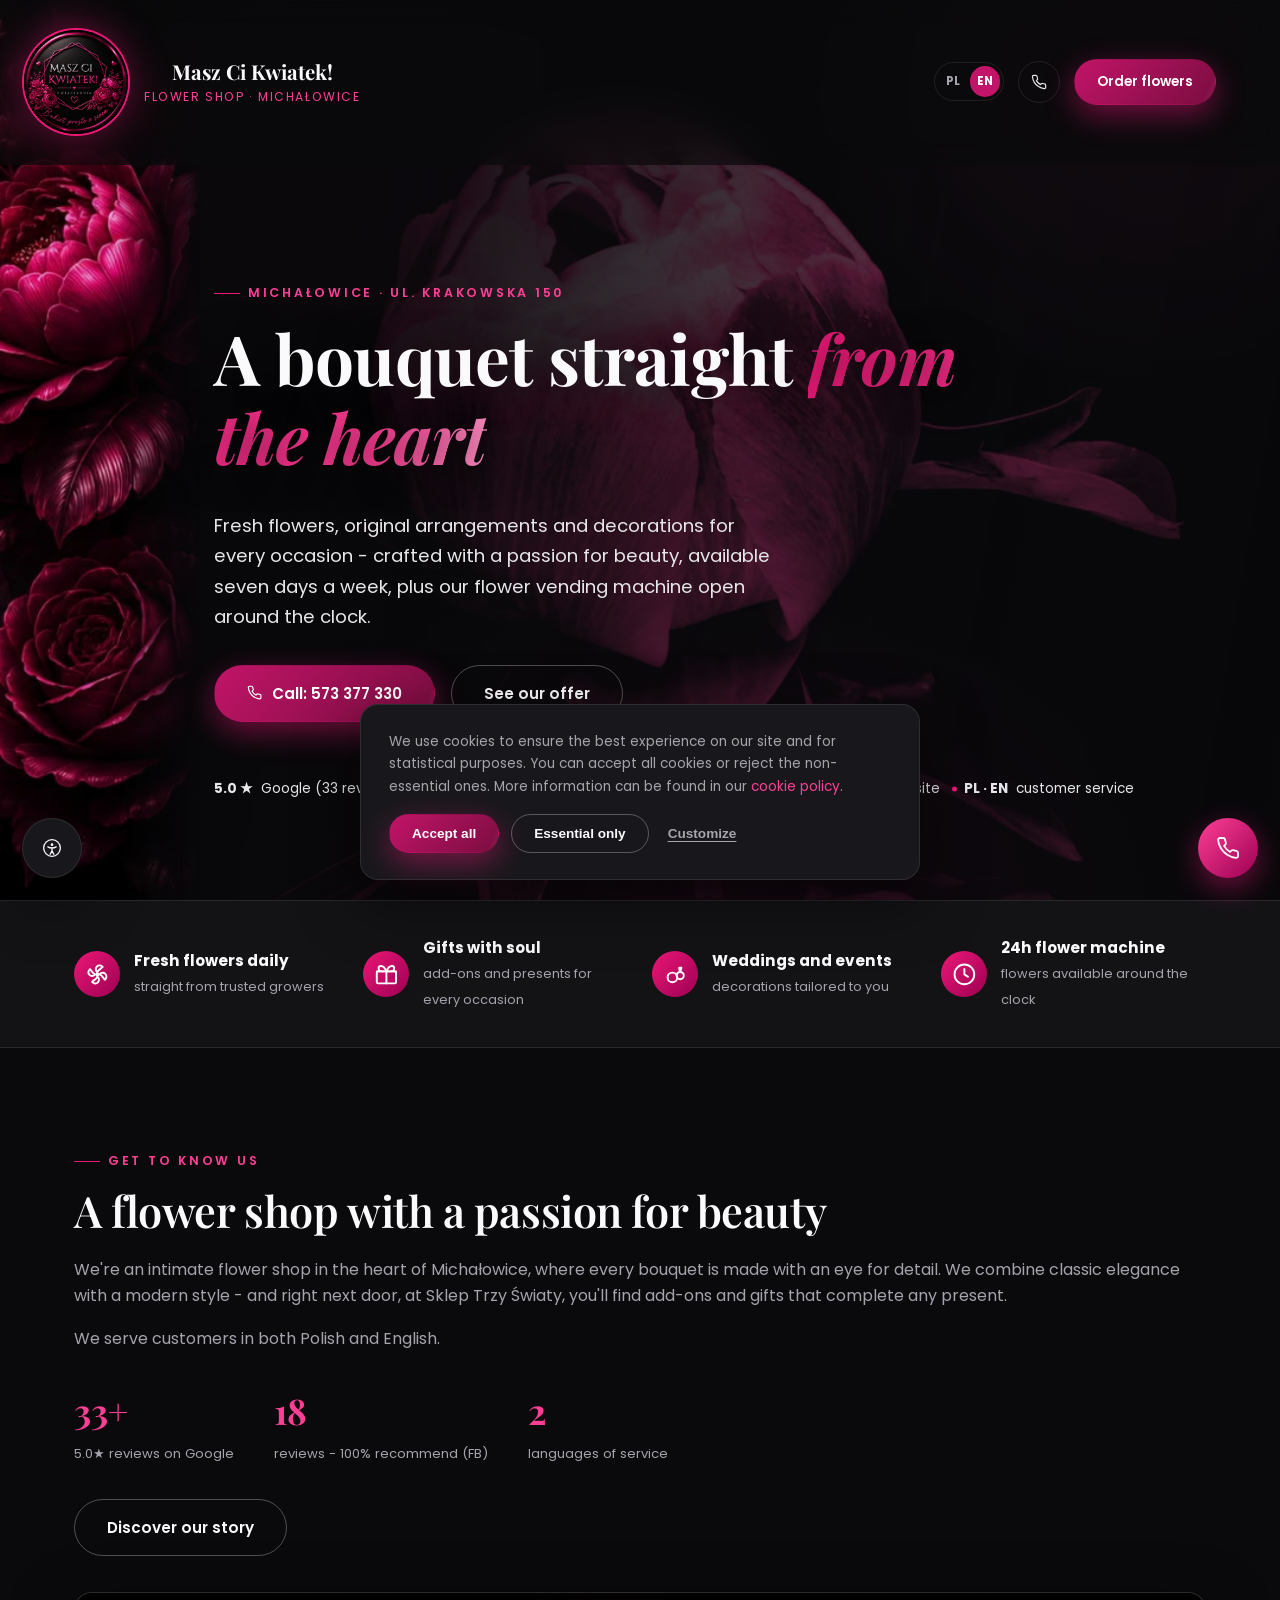
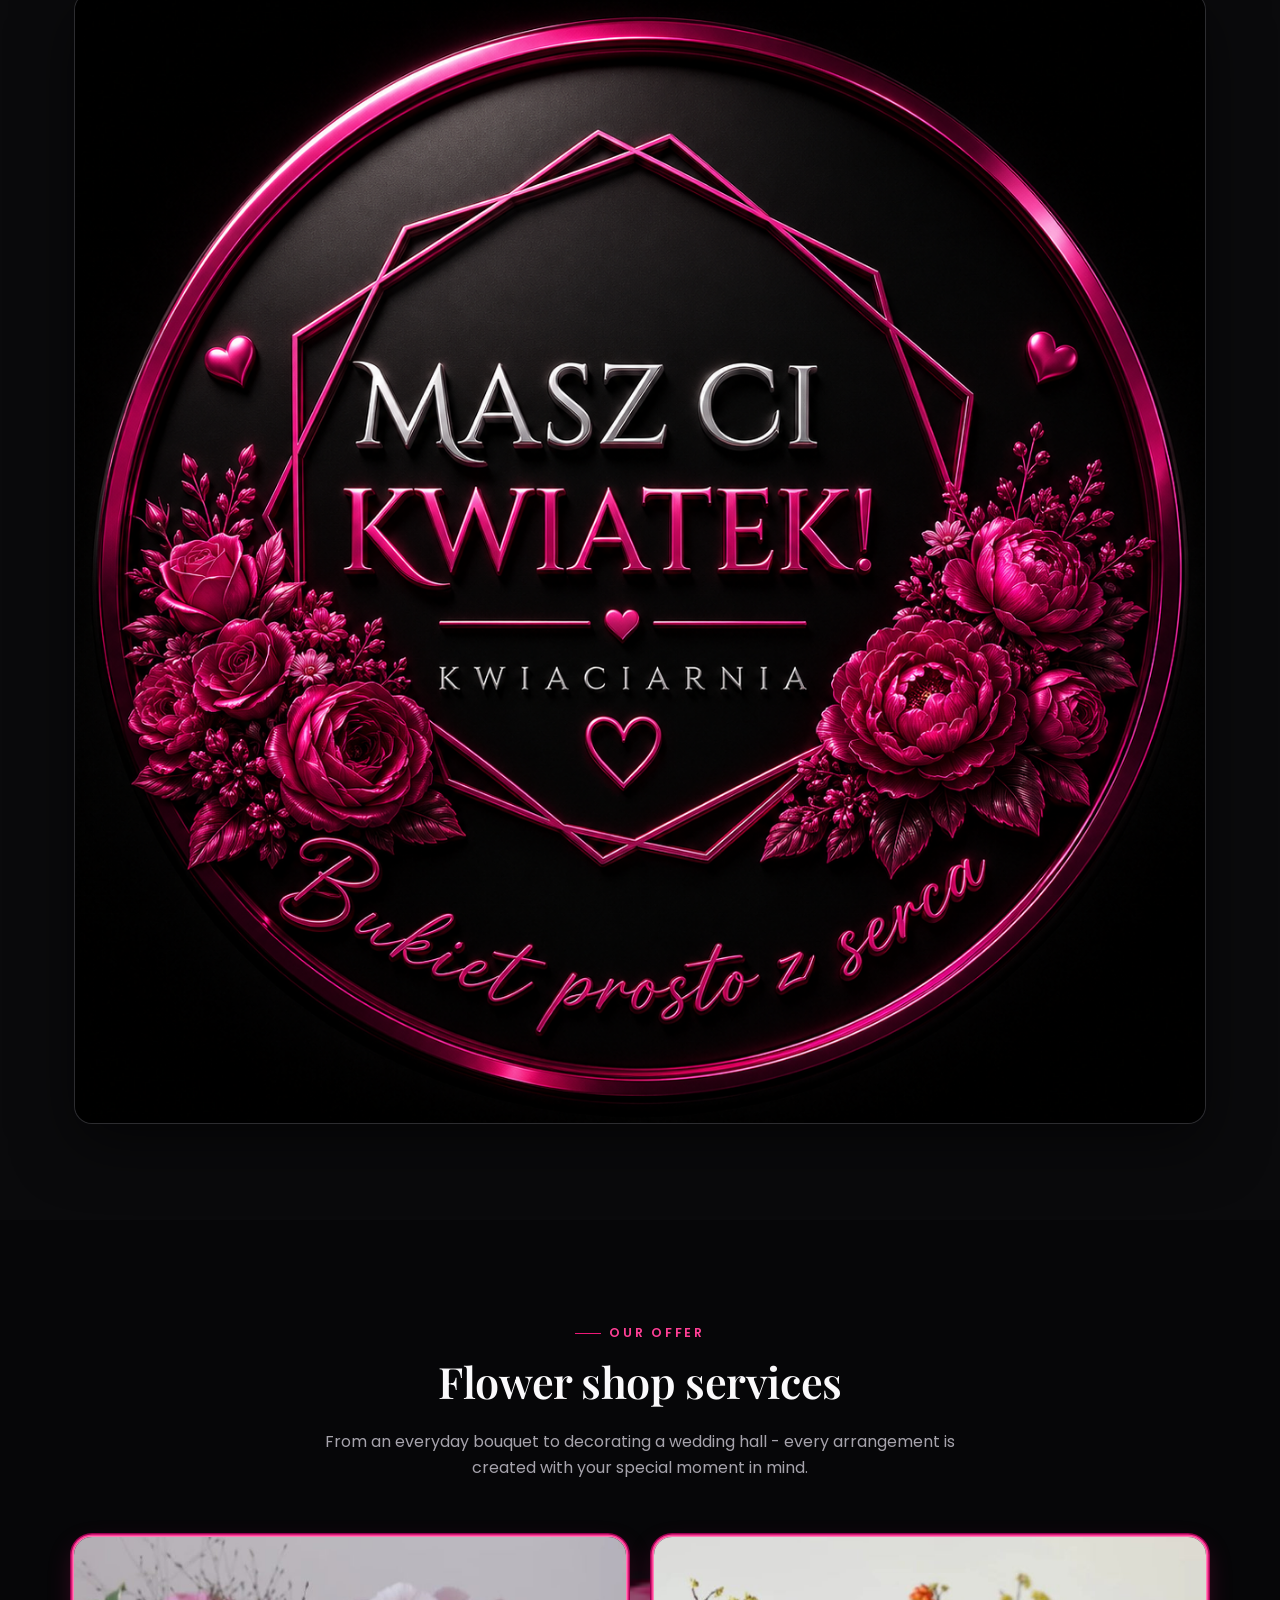
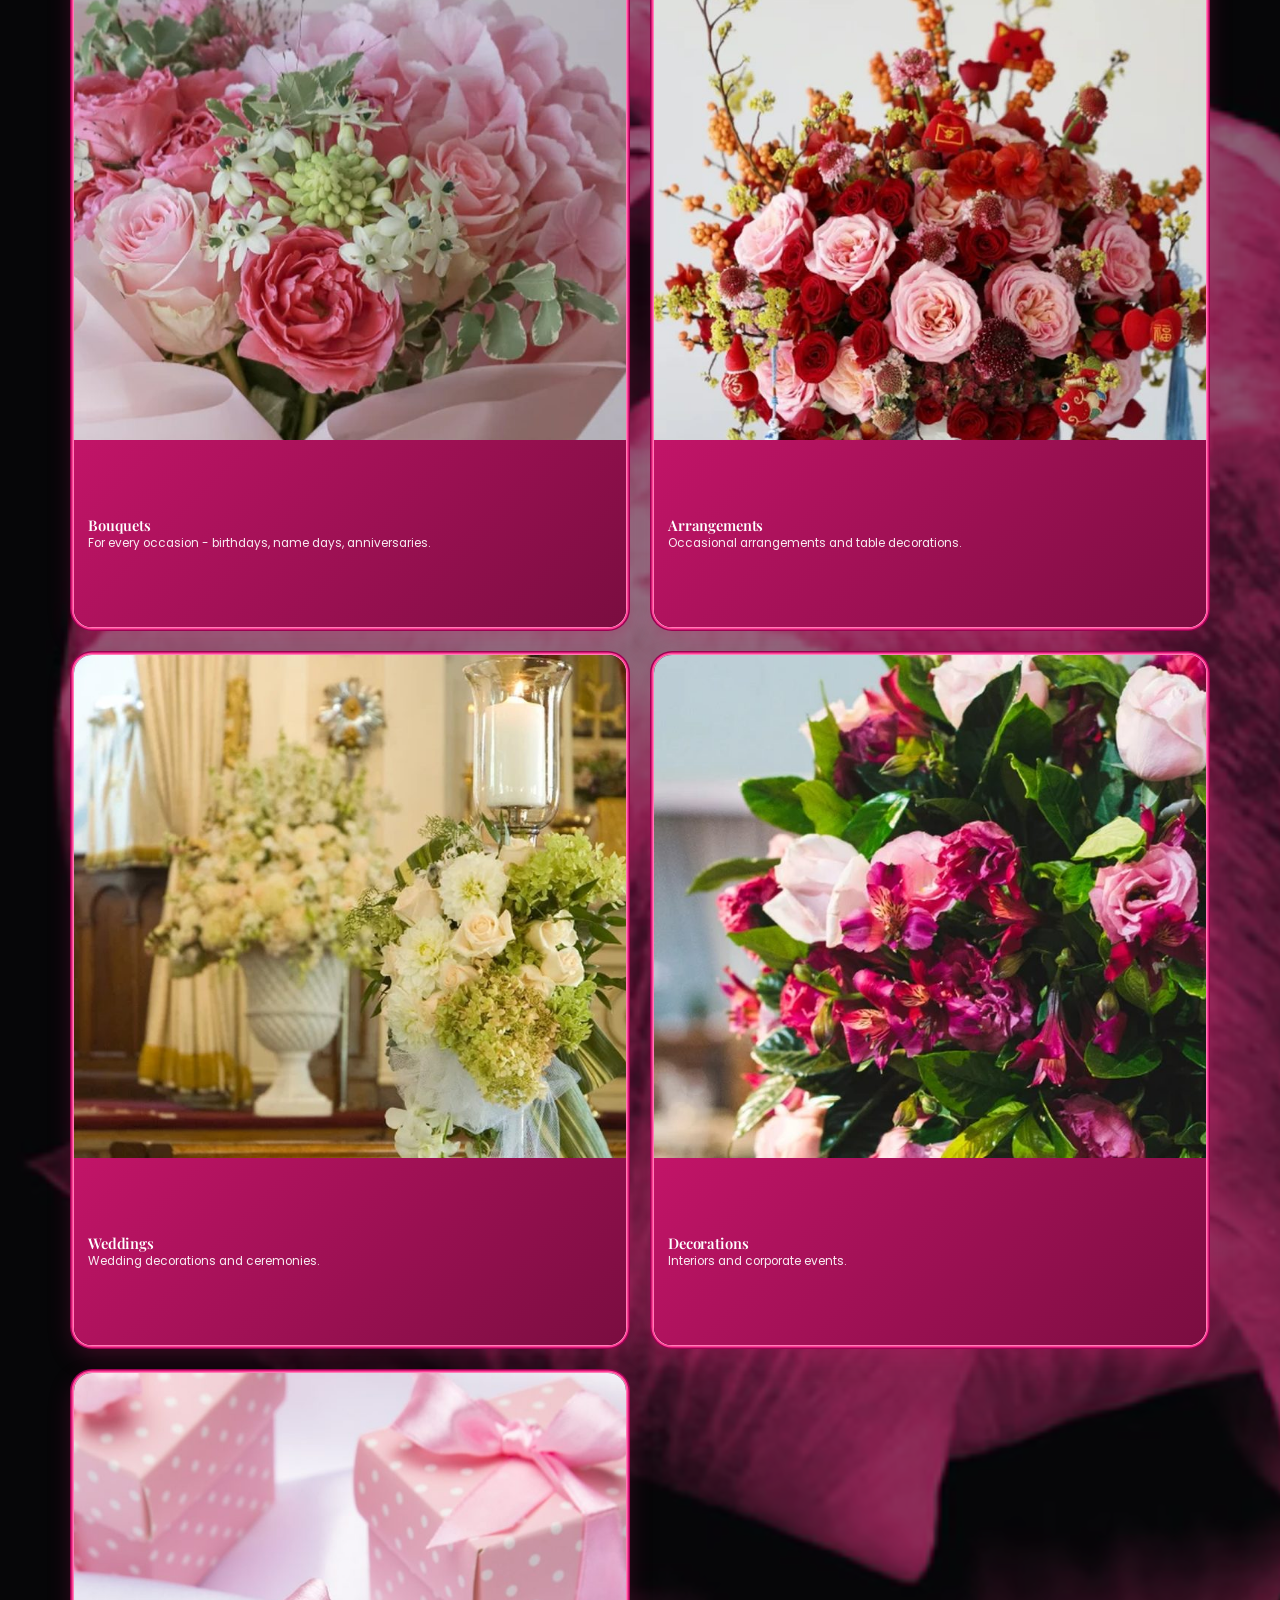
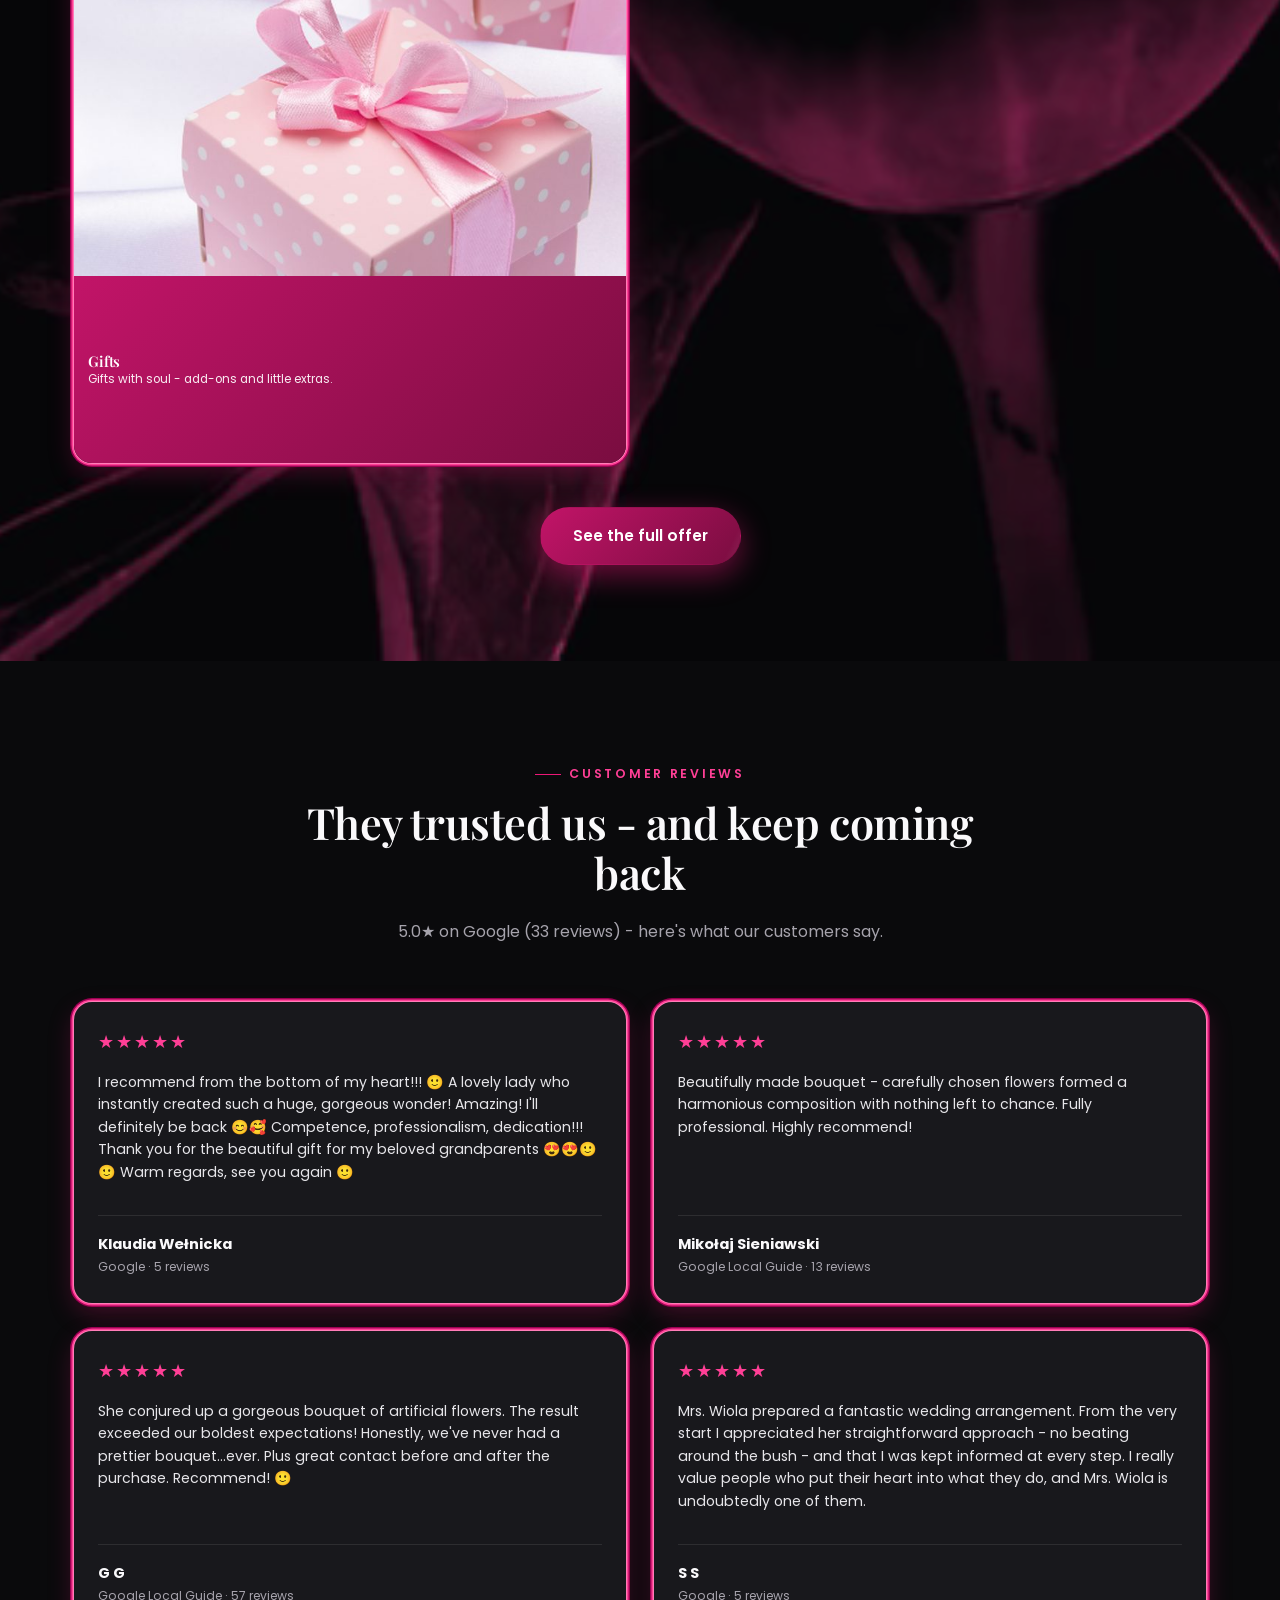
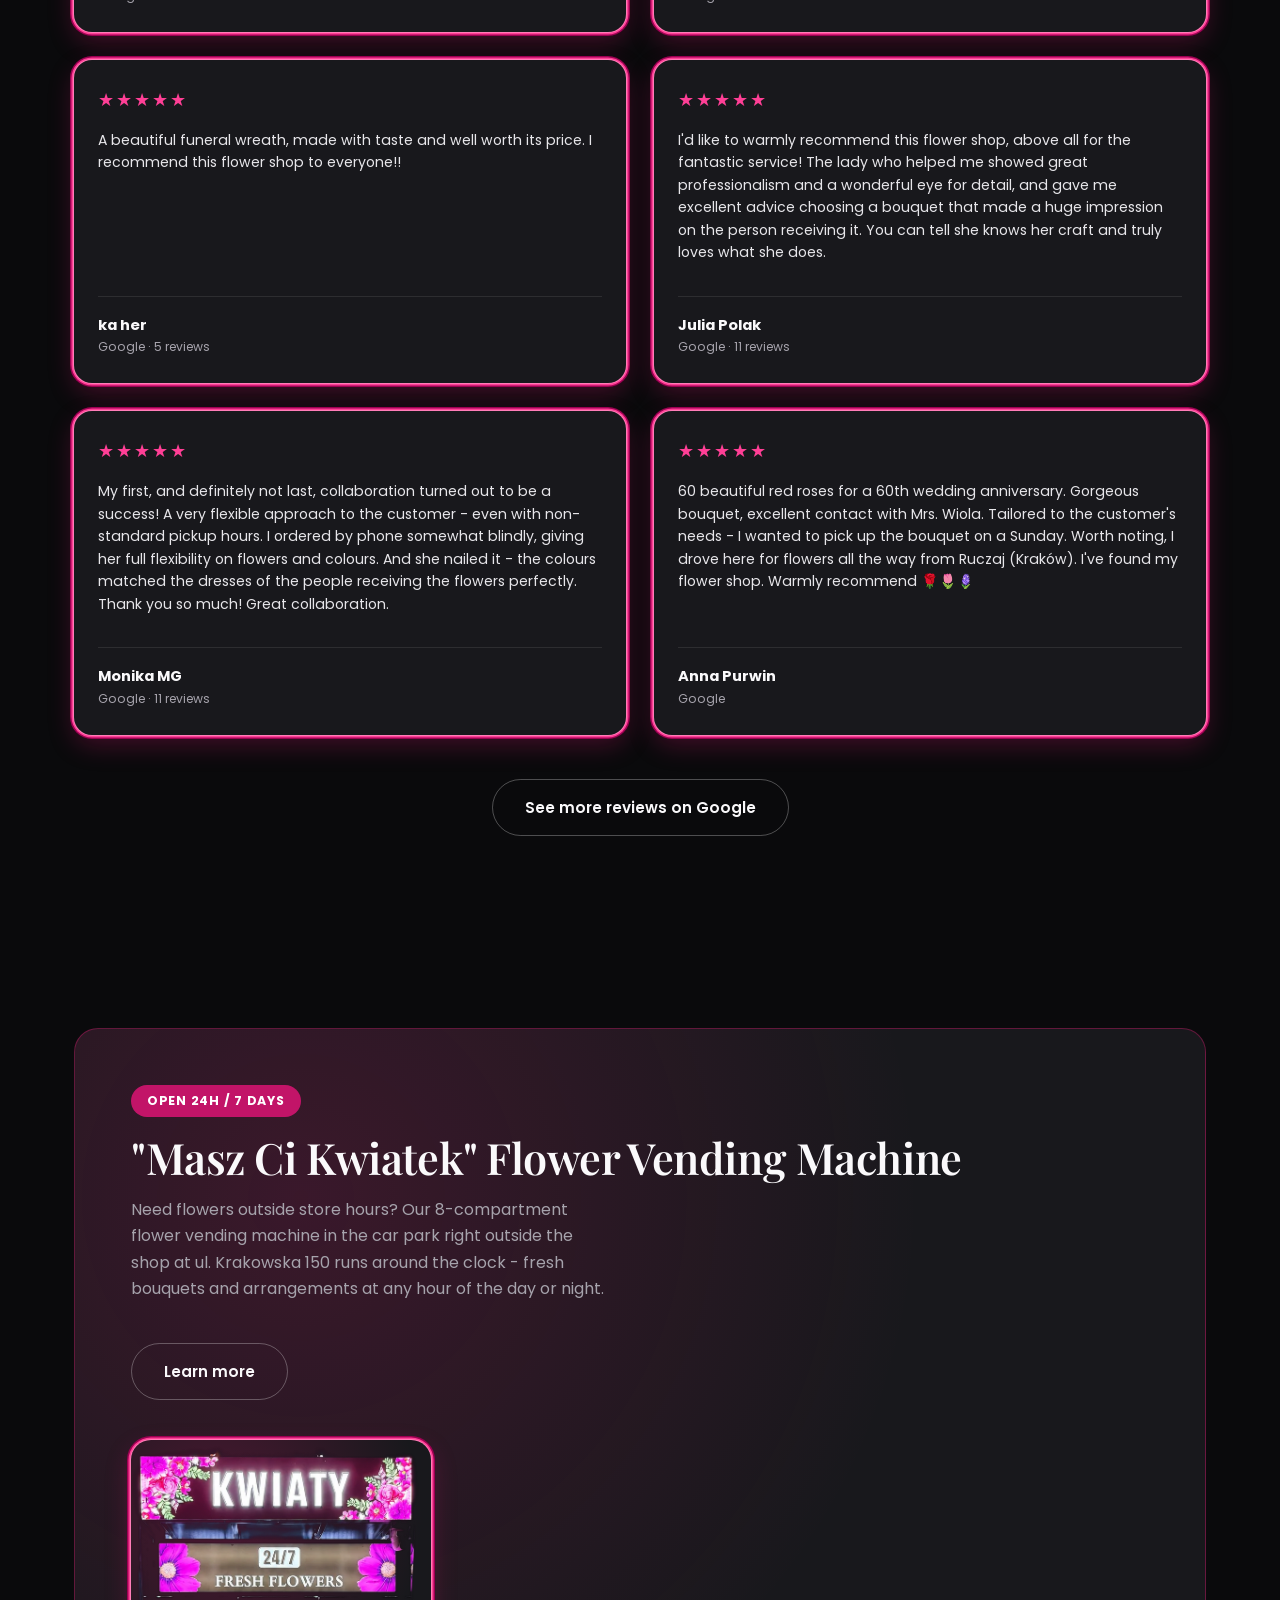
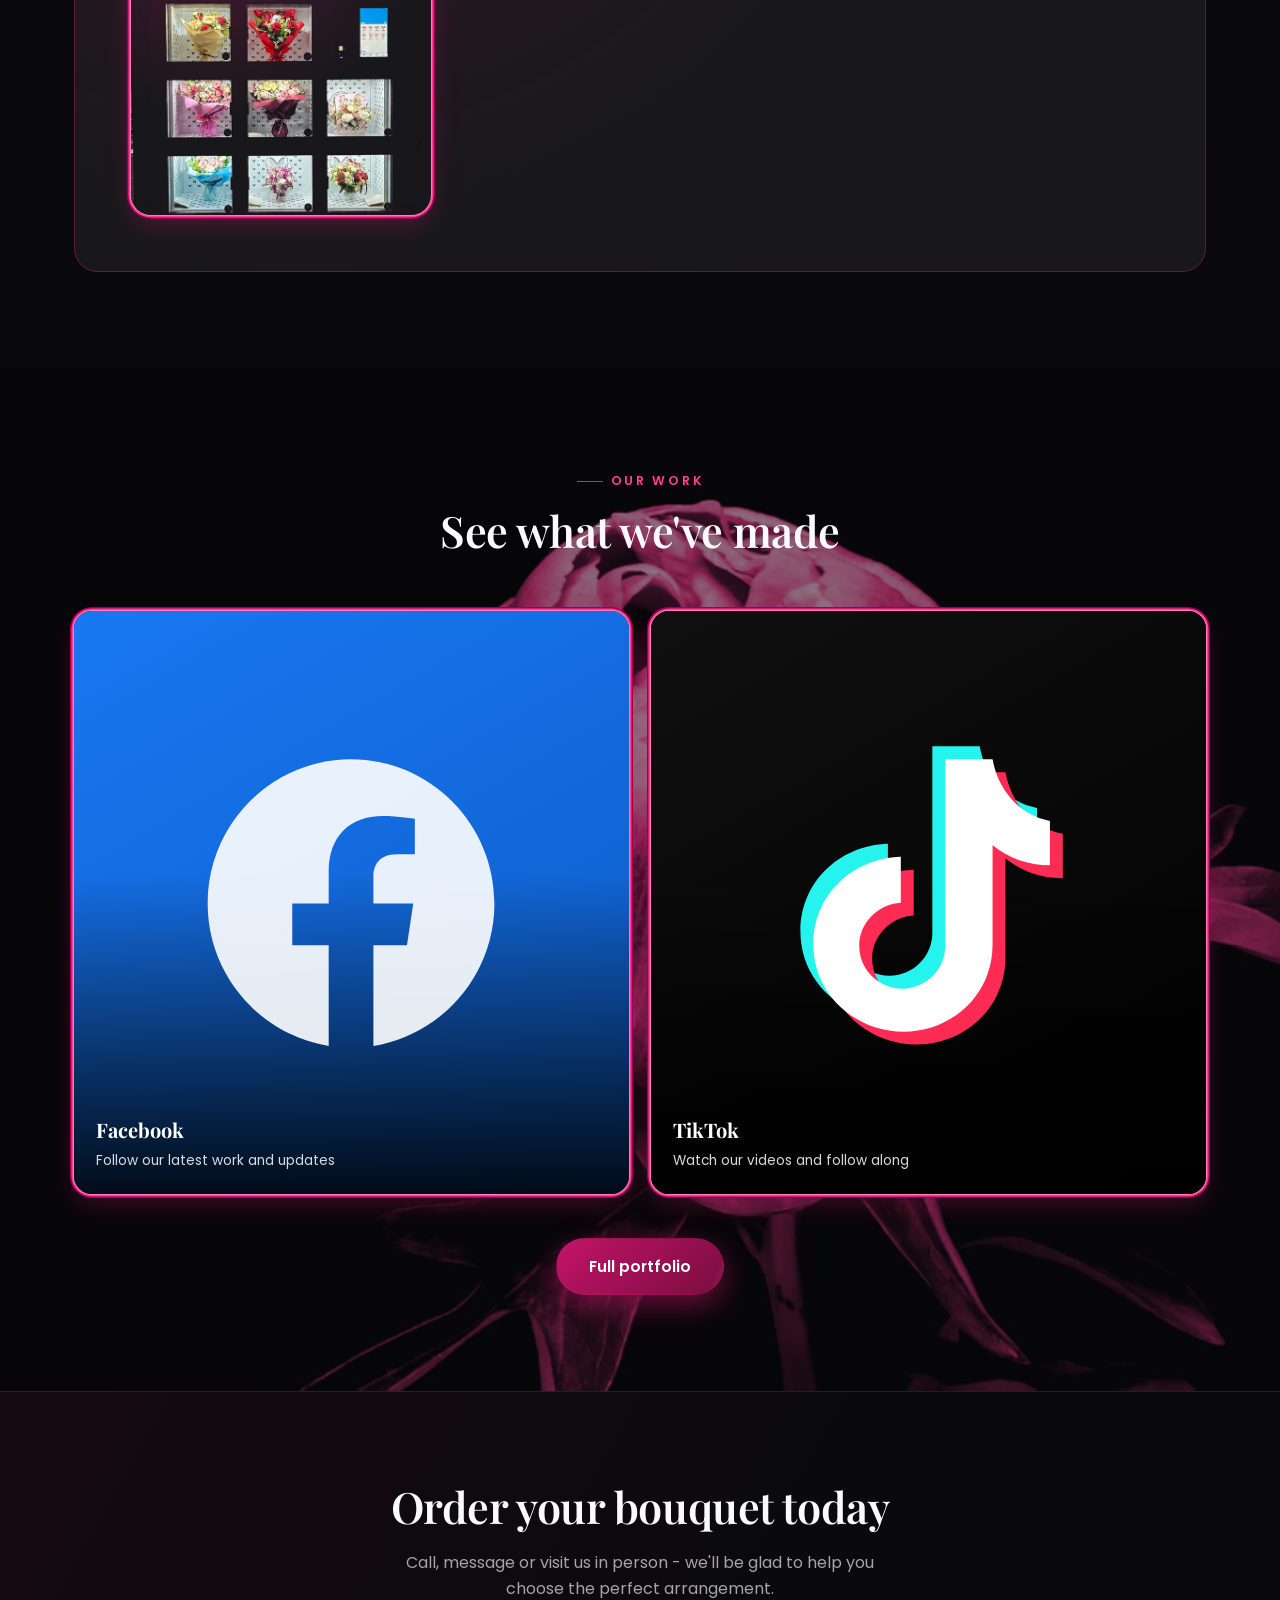
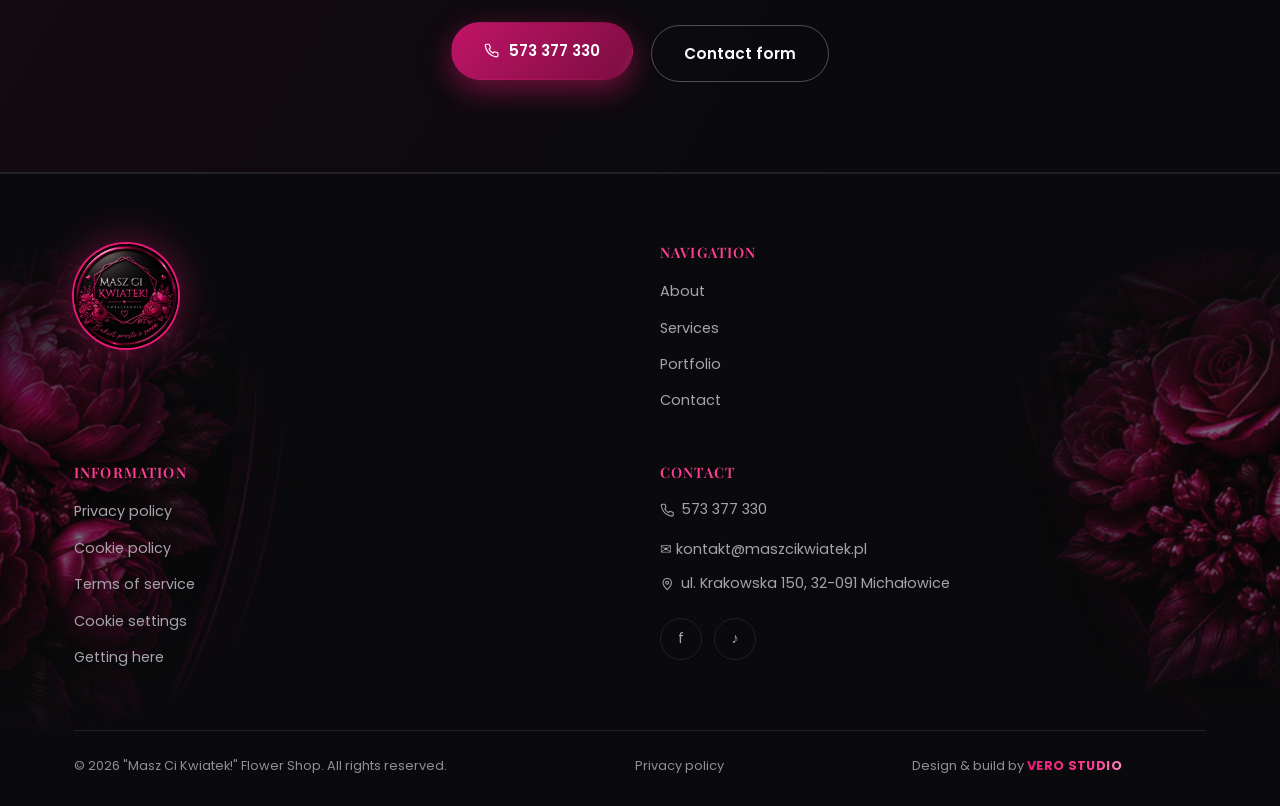
==== commit 61ad2f9d: "Give homepage social tiles a large icon and real brand colors Make the Facebook/TikTok icon fill mos" ====
--- a/en/index.html
+++ b/en/index.html
@@ -9,7 +9,7 @@
 <link rel="icon" href="../assets/img/logo.png" type="image/png">
 <link rel="preconnect" href="https://fonts.googleapis.com">
 <link href="https://fonts.googleapis.com/css2?family=Playfair+Display:ital,wght@0,500;0,600;0,700;0,800;1,500;1,600;1,700&family=Poppins:wght@300;400;500;600;700;800&display=swap" rel="stylesheet">
-<link rel="stylesheet" href="../assets/css/style.css?v=23">
+<link rel="stylesheet" href="../assets/css/style.css?v=25">
 
 <meta property="og:title" content="&quot;Masz Ci Kwiatek!&quot; Flower Shop - Michałowice">
 <meta property="og:description" content="Bouquets, occasional arrangements, wedding and event decorations. Flower vending machine open 24h. ul. Krakowska 150, Michałowice.">
@@ -270,12 +270,18 @@
       <h2>See what we've made</h2>
     </div>
     <div class="portfolio-grid-social">
-      <a href="https://www.facebook.com/share/1DRxV6XuJZ/?mibextid=wwXIfr" target="_blank" rel="noopener" class="portfolio-tile tile-social reveal">
-        <span class="tile-social-icon" aria-hidden="true"><svg viewBox="0 0 24 24" fill="currentColor"><path d="M22 12.06C22 6.51 17.52 2 12 2S2 6.51 2 12.06c0 5 3.66 9.15 8.44 9.94v-7.03H7.9v-2.91h2.54V9.85c0-2.51 1.49-3.89 3.77-3.89 1.09 0 2.24.2 2.24.2v2.46h-1.26c-1.24 0-1.63.77-1.63 1.56v1.88h2.78l-.44 2.91h-2.34V22c4.78-.79 8.44-4.94 8.44-9.94Z"/></svg></span>
+      <a href="https://www.facebook.com/share/1DRxV6XuJZ/?mibextid=wwXIfr" target="_blank" rel="noopener" class="portfolio-tile tile-social tile-fb reveal">
+        <span class="tile-social-bgicon" aria-hidden="true"><svg viewBox="0 0 24 24" fill="currentColor"><path d="M22 12.06C22 6.51 17.52 2 12 2S2 6.51 2 12.06c0 5 3.66 9.15 8.44 9.94v-7.03H7.9v-2.91h2.54V9.85c0-2.51 1.49-3.89 3.77-3.89 1.09 0 2.24.2 2.24.2v2.46h-1.26c-1.24 0-1.63.77-1.63 1.56v1.88h2.78l-.44 2.91h-2.34V22c4.78-.79 8.44-4.94 8.44-9.94Z"/></svg></span>
         <div class="tile-label"><strong>Facebook</strong><span>Follow our latest work and updates</span></div>
       </a>
-      <a href="https://www.tiktok.com/@vie.vero.kwiaciarnia" target="_blank" rel="noopener" class="portfolio-tile tile-social reveal">
-        <span class="tile-social-icon" aria-hidden="true"><svg viewBox="0 0 24 24" fill="currentColor"><path d="M16.5 2c.4 2.2 1.9 3.9 4 4.3v3.1c-1.5 0-2.9-.5-4-1.4v6.9c0 3.6-2.9 6.1-6.2 6.1S4 18.5 4 14.9c0-3.4 2.7-6 6.1-6.1v3.2c-1.6.1-2.9 1.4-2.9 3 0 1.7 1.4 3 3 3s3-1.3 3-3V2h3.3Z"/></svg></span>
+      <a href="https://www.tiktok.com/@vie.vero.kwiaciarnia" target="_blank" rel="noopener" class="portfolio-tile tile-social tile-tiktok reveal">
+        <span class="tile-social-bgicon" aria-hidden="true">
+          <svg viewBox="0 0 24 24">
+            <path fill="#25F4EE" transform="translate(-0.9,-0.9)" d="M16.5 2c.4 2.2 1.9 3.9 4 4.3v3.1c-1.5 0-2.9-.5-4-1.4v6.9c0 3.6-2.9 6.1-6.2 6.1S4 18.5 4 14.9c0-3.4 2.7-6 6.1-6.1v3.2c-1.6.1-2.9 1.4-2.9 3 0 1.7 1.4 3 3 3s3-1.3 3-3V2h3.3Z"/>
+            <path fill="#FE2C55" transform="translate(0.9,0.9)" d="M16.5 2c.4 2.2 1.9 3.9 4 4.3v3.1c-1.5 0-2.9-.5-4-1.4v6.9c0 3.6-2.9 6.1-6.2 6.1S4 18.5 4 14.9c0-3.4 2.7-6 6.1-6.1v3.2c-1.6.1-2.9 1.4-2.9 3 0 1.7 1.4 3 3 3s3-1.3 3-3V2h3.3Z"/>
+            <path fill="#fff" d="M16.5 2c.4 2.2 1.9 3.9 4 4.3v3.1c-1.5 0-2.9-.5-4-1.4v6.9c0 3.6-2.9 6.1-6.2 6.1S4 18.5 4 14.9c0-3.4 2.7-6 6.1-6.1v3.2c-1.6.1-2.9 1.4-2.9 3 0 1.7 1.4 3 3 3s3-1.3 3-3V2h3.3Z"/>
+          </svg>
+        </span>
         <div class="tile-label"><strong>TikTok</strong><span>Watch our videos and follow along</span></div>
       </a>
     </div>
--- a/assets/css/style.css
+++ b/assets/css/style.css
@@ -390,18 +390,23 @@
 
 .portfolio-grid-social{ display:grid; grid-template-columns:repeat(2,1fr); gap:22px; }
 .portfolio-tile.tile-social{
-  aspect-ratio:auto; align-items:center; justify-content:center; text-align:center;
-  flex-direction:column; gap:14px; padding:44px 22px; text-decoration:none;
-}
-.portfolio-tile.tile-social::before{ content:none; }
+  align-items:flex-end; justify-content:flex-start; text-align:left;
+  text-decoration:none; background:#000;
+}
+.portfolio-tile.tile-social::before{
+  background:linear-gradient(180deg, transparent 45%, rgba(0,0,0,.88) 100%);
+}
 .portfolio-tile.tile-social:hover{ box-shadow:var(--ring-3d-hover); transform:translateY(-4px); }
-.tile-social-icon{
-  width:64px; height:64px; border-radius:50%; display:flex; align-items:center; justify-content:center;
-  background:rgba(236,24,119,.12); border:1px solid rgba(236,24,119,.3); color:var(--pink-2); flex-shrink:0;
-}
-.tile-social-icon svg{ width:30px; height:30px; }
+.tile-social-bgicon{
+  position:absolute; inset:0; display:flex; align-items:center; justify-content:center; z-index:0;
+}
+.tile-social-bgicon svg{ width:62%; height:62%; }
+.portfolio-tile.tile-fb{ background:linear-gradient(150deg,#1877F2,#0d5bc4); }
+.tile-fb .tile-social-bgicon svg{ color:rgba(255,255,255,.9); }
+.portfolio-tile.tile-tiktok{ background:linear-gradient(150deg,#101010,#000); }
+.portfolio-tile.tile-social .tile-label{ position:relative; z-index:1; }
 .portfolio-tile.tile-social .tile-label strong{ font-size:1.25rem; }
-.portfolio-tile.tile-social .tile-label span{ display:block; margin-top:4px; color:var(--silver); font-size:.85rem; }
+.portfolio-tile.tile-social .tile-label span{ display:block; margin-top:4px; color:rgba(255,255,255,.85); font-size:.85rem; }
 @media (max-width:560px){ .portfolio-grid-social{ grid-template-columns:1fr; } }
 .portfolio-tile:hover{ box-shadow:var(--ring-3d-hover); }
 .tile-play{
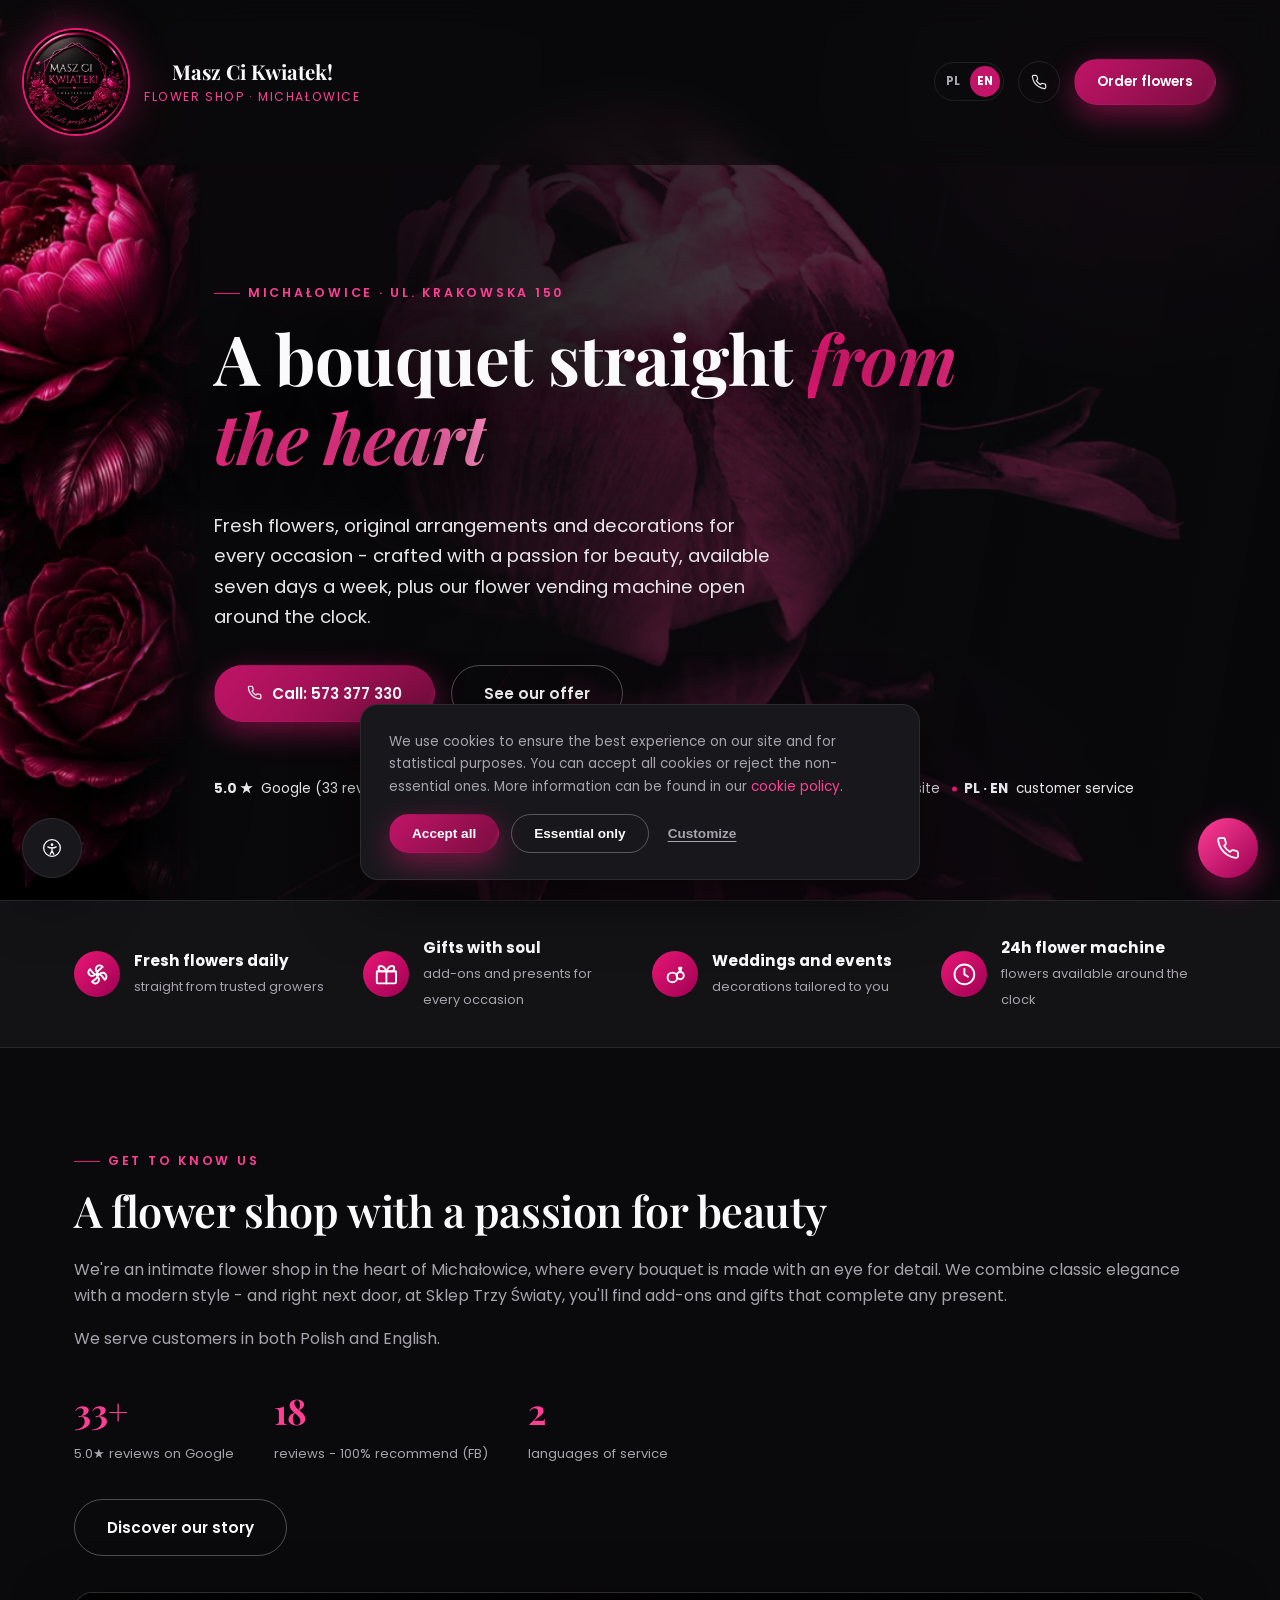
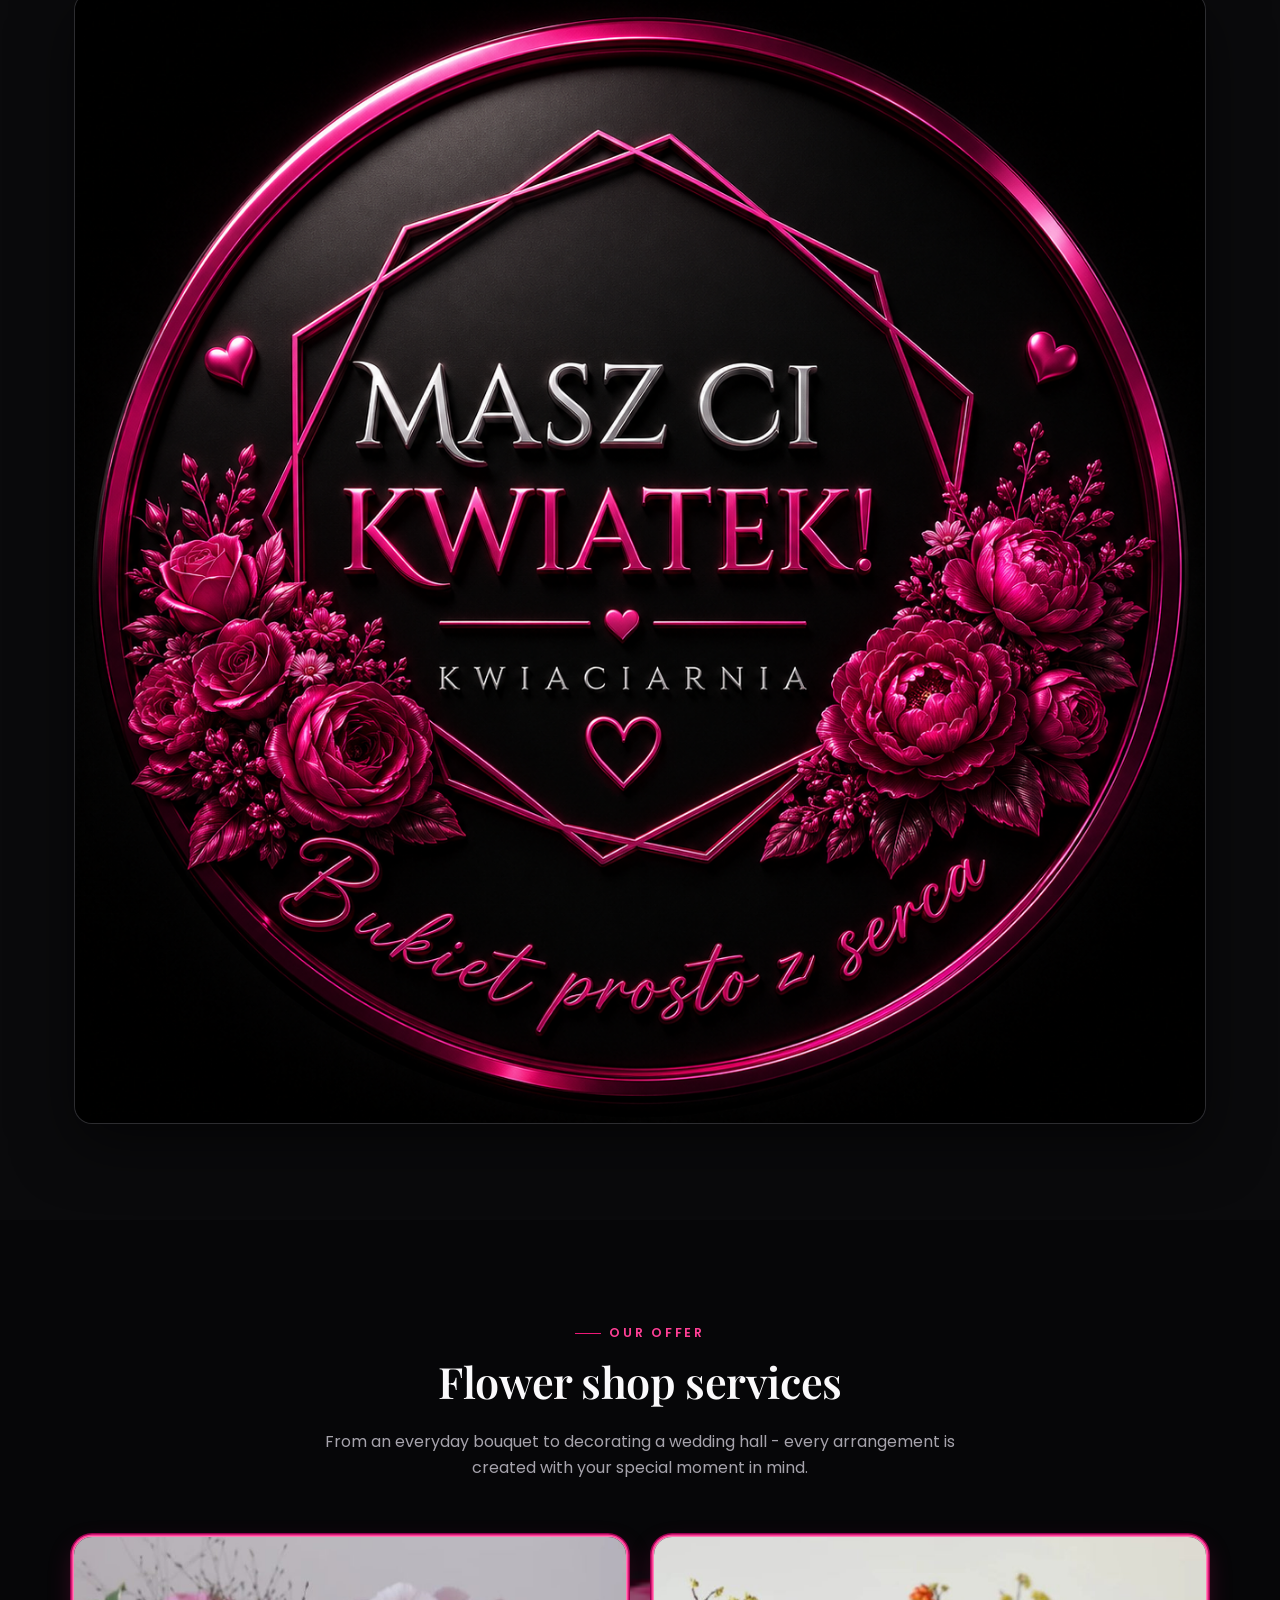
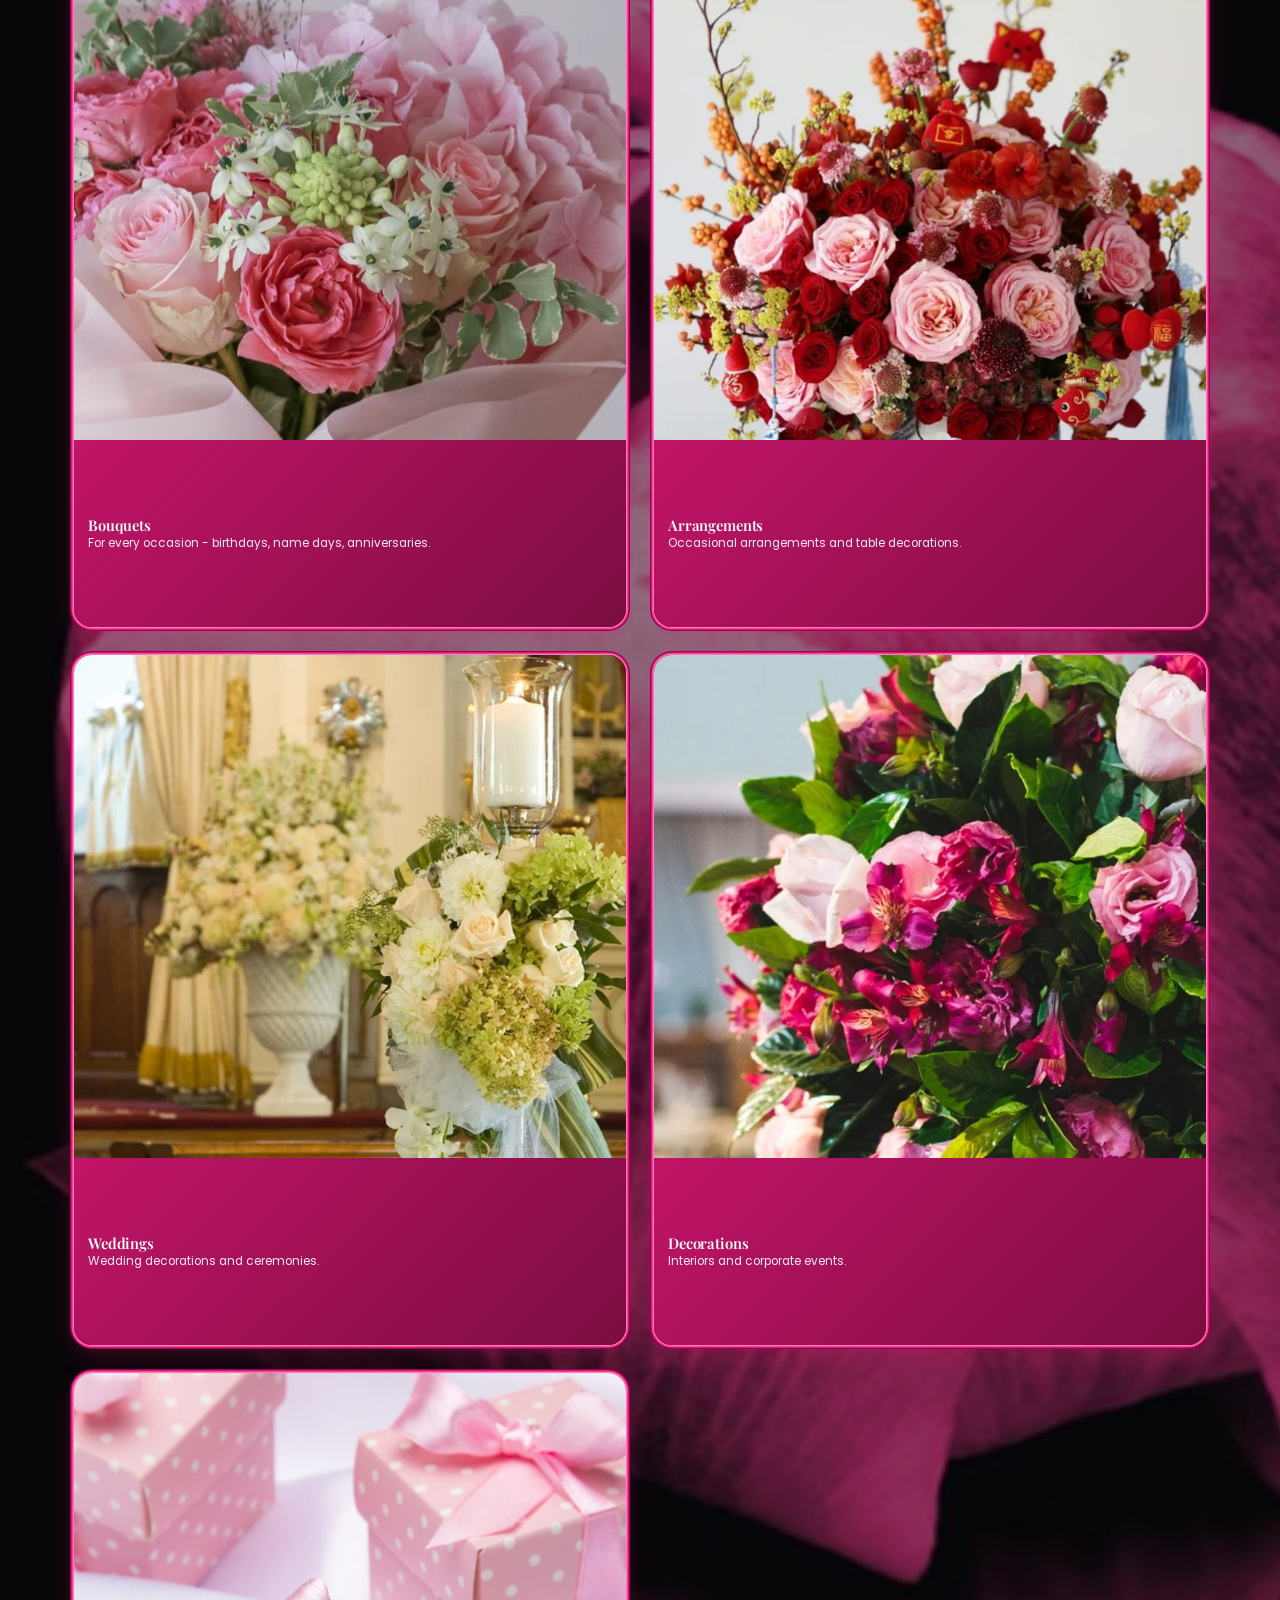
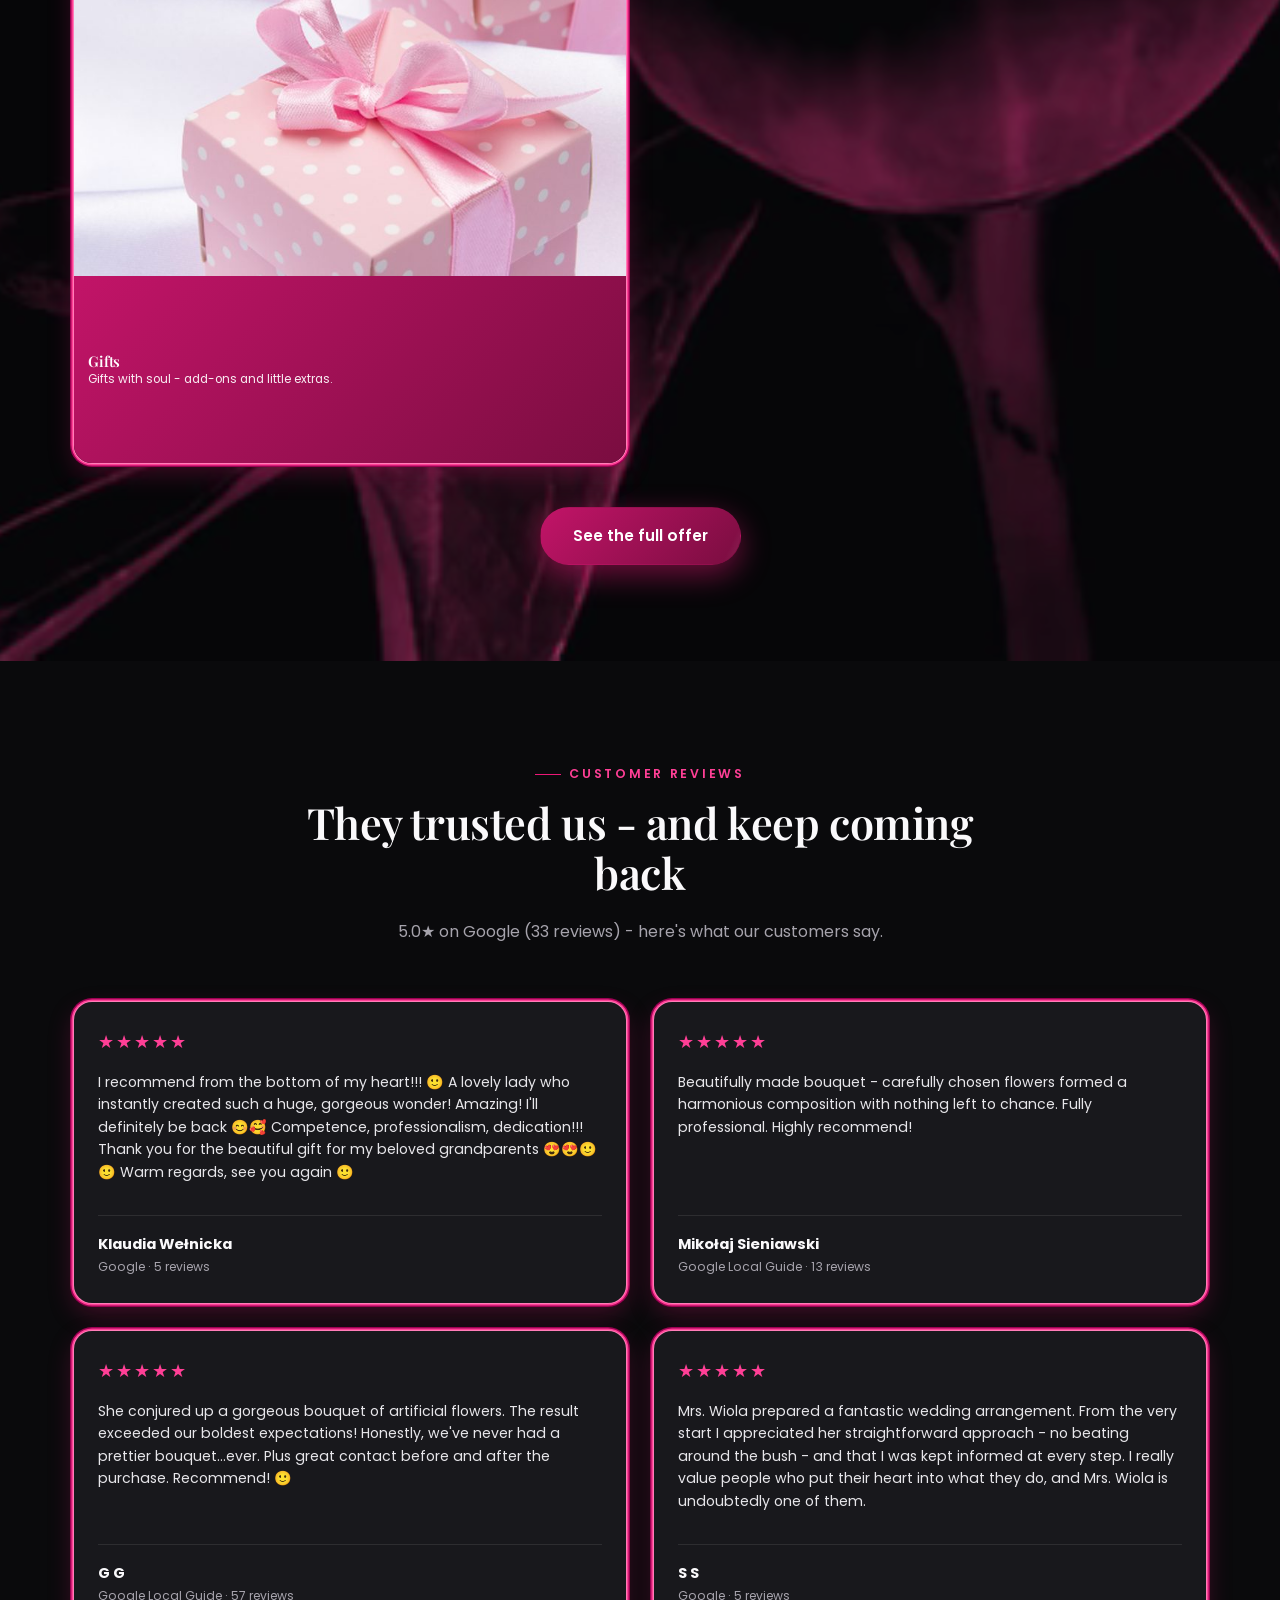
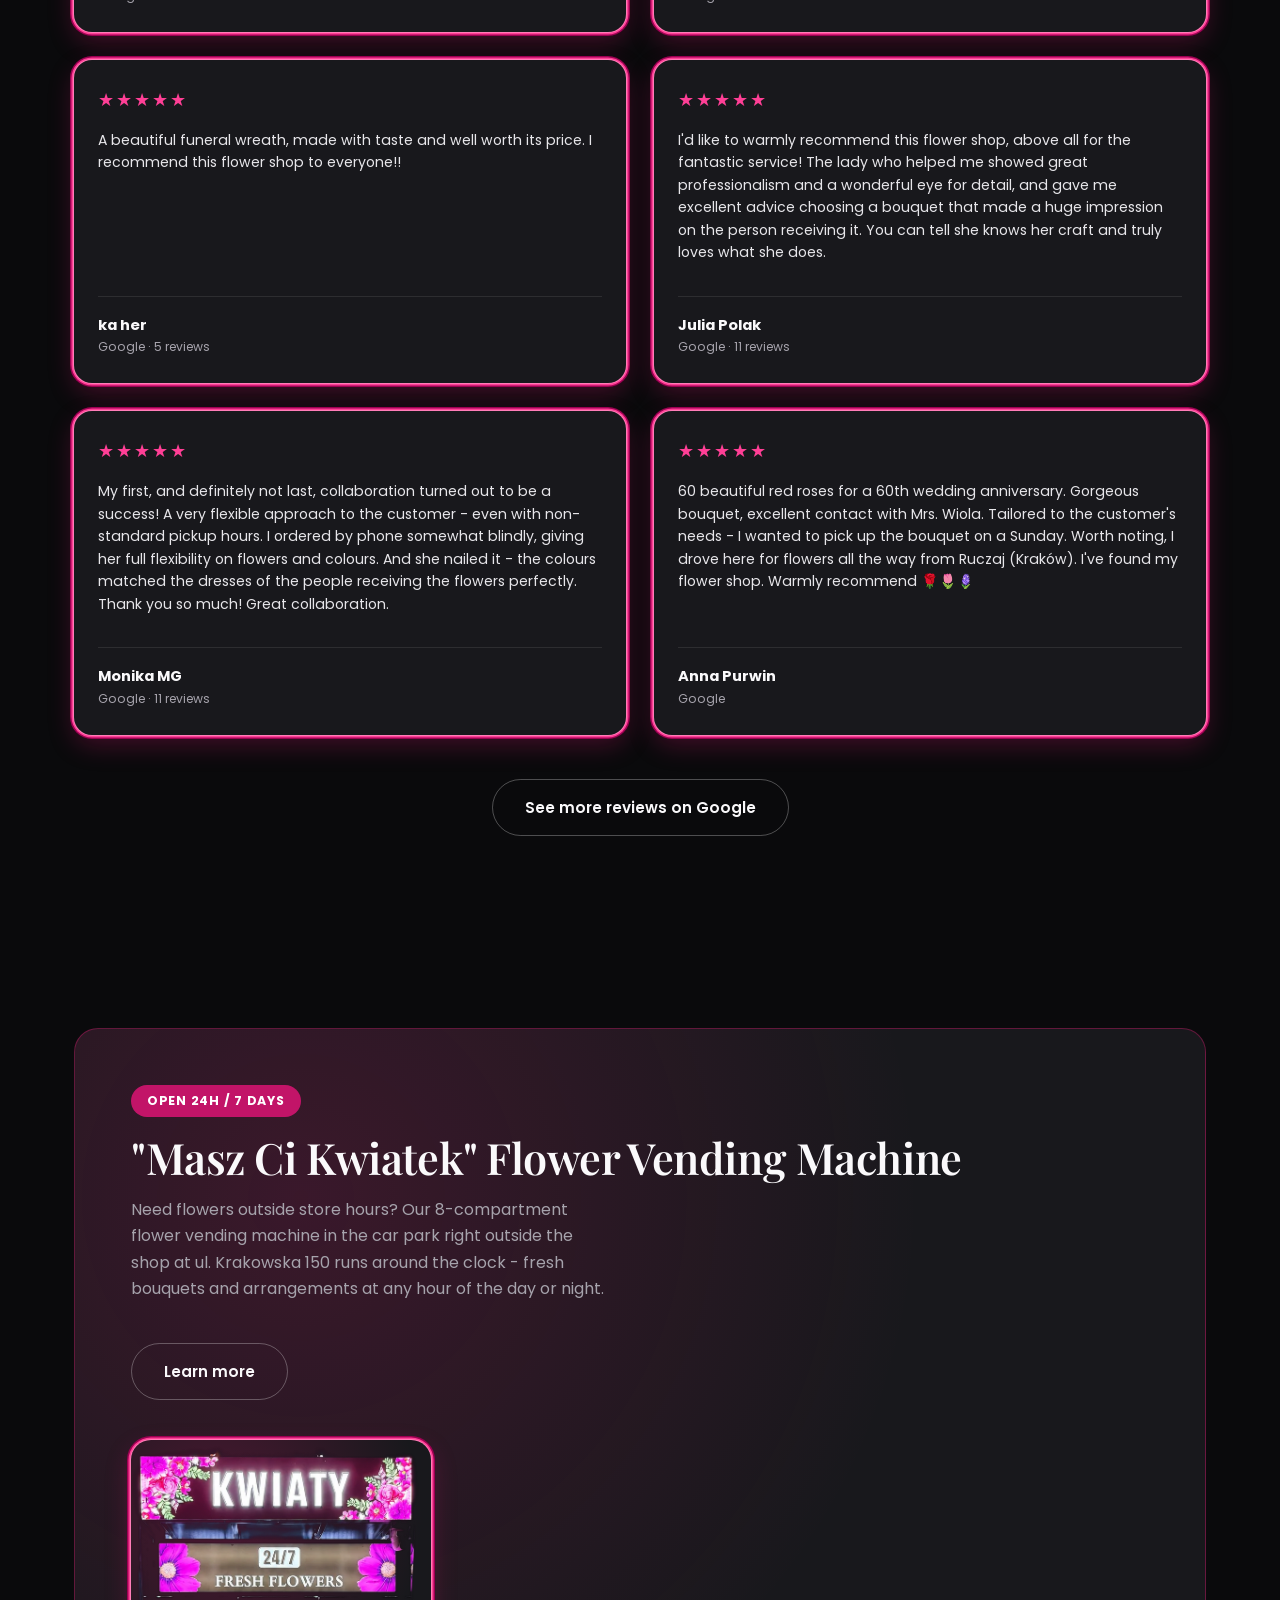
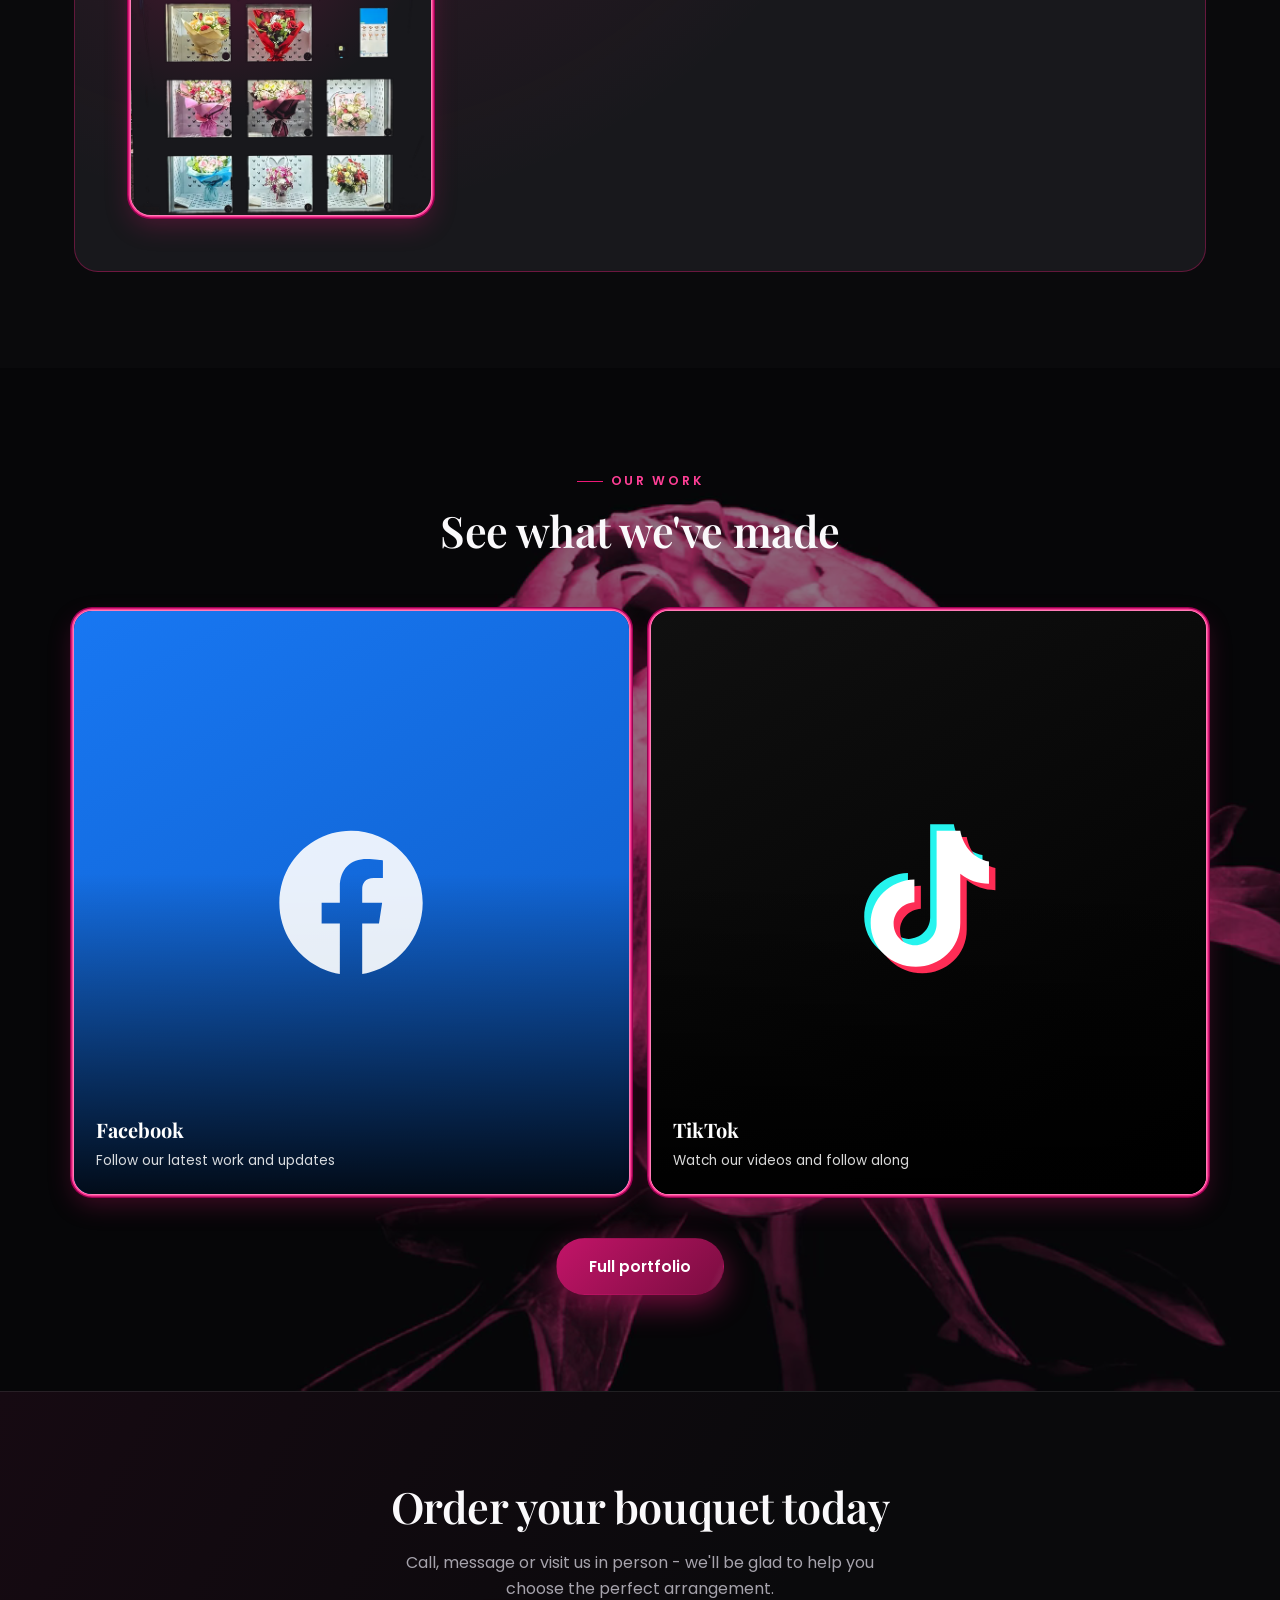
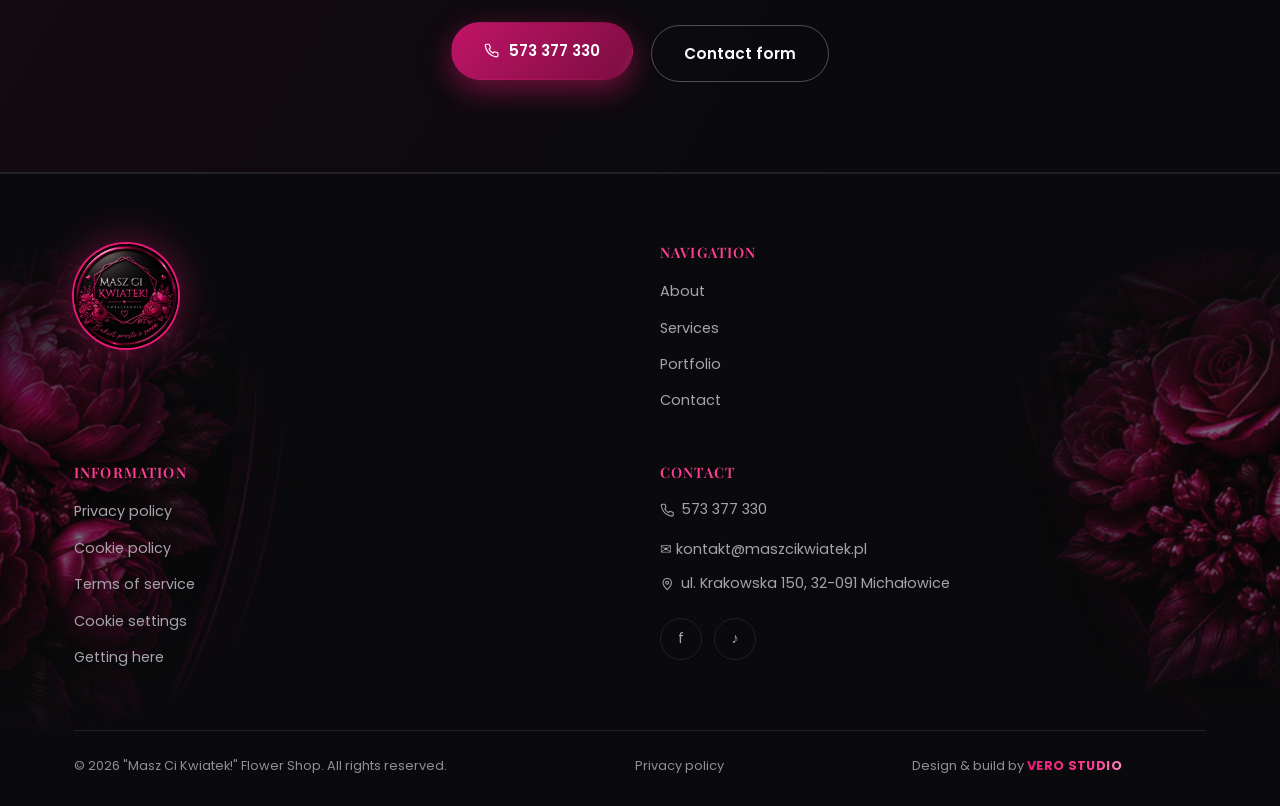
==== commit 4146040b: "Shrink Facebook/TikTok tile icons by half" ====
--- a/en/index.html
+++ b/en/index.html
@@ -9,7 +9,7 @@
 <link rel="icon" href="../assets/img/logo.png" type="image/png">
 <link rel="preconnect" href="https://fonts.googleapis.com">
 <link href="https://fonts.googleapis.com/css2?family=Playfair+Display:ital,wght@0,500;0,600;0,700;0,800;1,500;1,600;1,700&family=Poppins:wght@300;400;500;600;700;800&display=swap" rel="stylesheet">
-<link rel="stylesheet" href="../assets/css/style.css?v=25">
+<link rel="stylesheet" href="../assets/css/style.css?v=26">
 
 <meta property="og:title" content="&quot;Masz Ci Kwiatek!&quot; Flower Shop - Michałowice">
 <meta property="og:description" content="Bouquets, occasional arrangements, wedding and event decorations. Flower vending machine open 24h. ul. Krakowska 150, Michałowice.">
--- a/assets/css/style.css
+++ b/assets/css/style.css
@@ -400,7 +400,7 @@
 .tile-social-bgicon{
   position:absolute; inset:0; display:flex; align-items:center; justify-content:center; z-index:0;
 }
-.tile-social-bgicon svg{ width:62%; height:62%; }
+.tile-social-bgicon svg{ width:31%; height:31%; }
 .portfolio-tile.tile-fb{ background:linear-gradient(150deg,#1877F2,#0d5bc4); }
 .tile-fb .tile-social-bgicon svg{ color:rgba(255,255,255,.9); }
 .portfolio-tile.tile-tiktok{ background:linear-gradient(150deg,#101010,#000); }
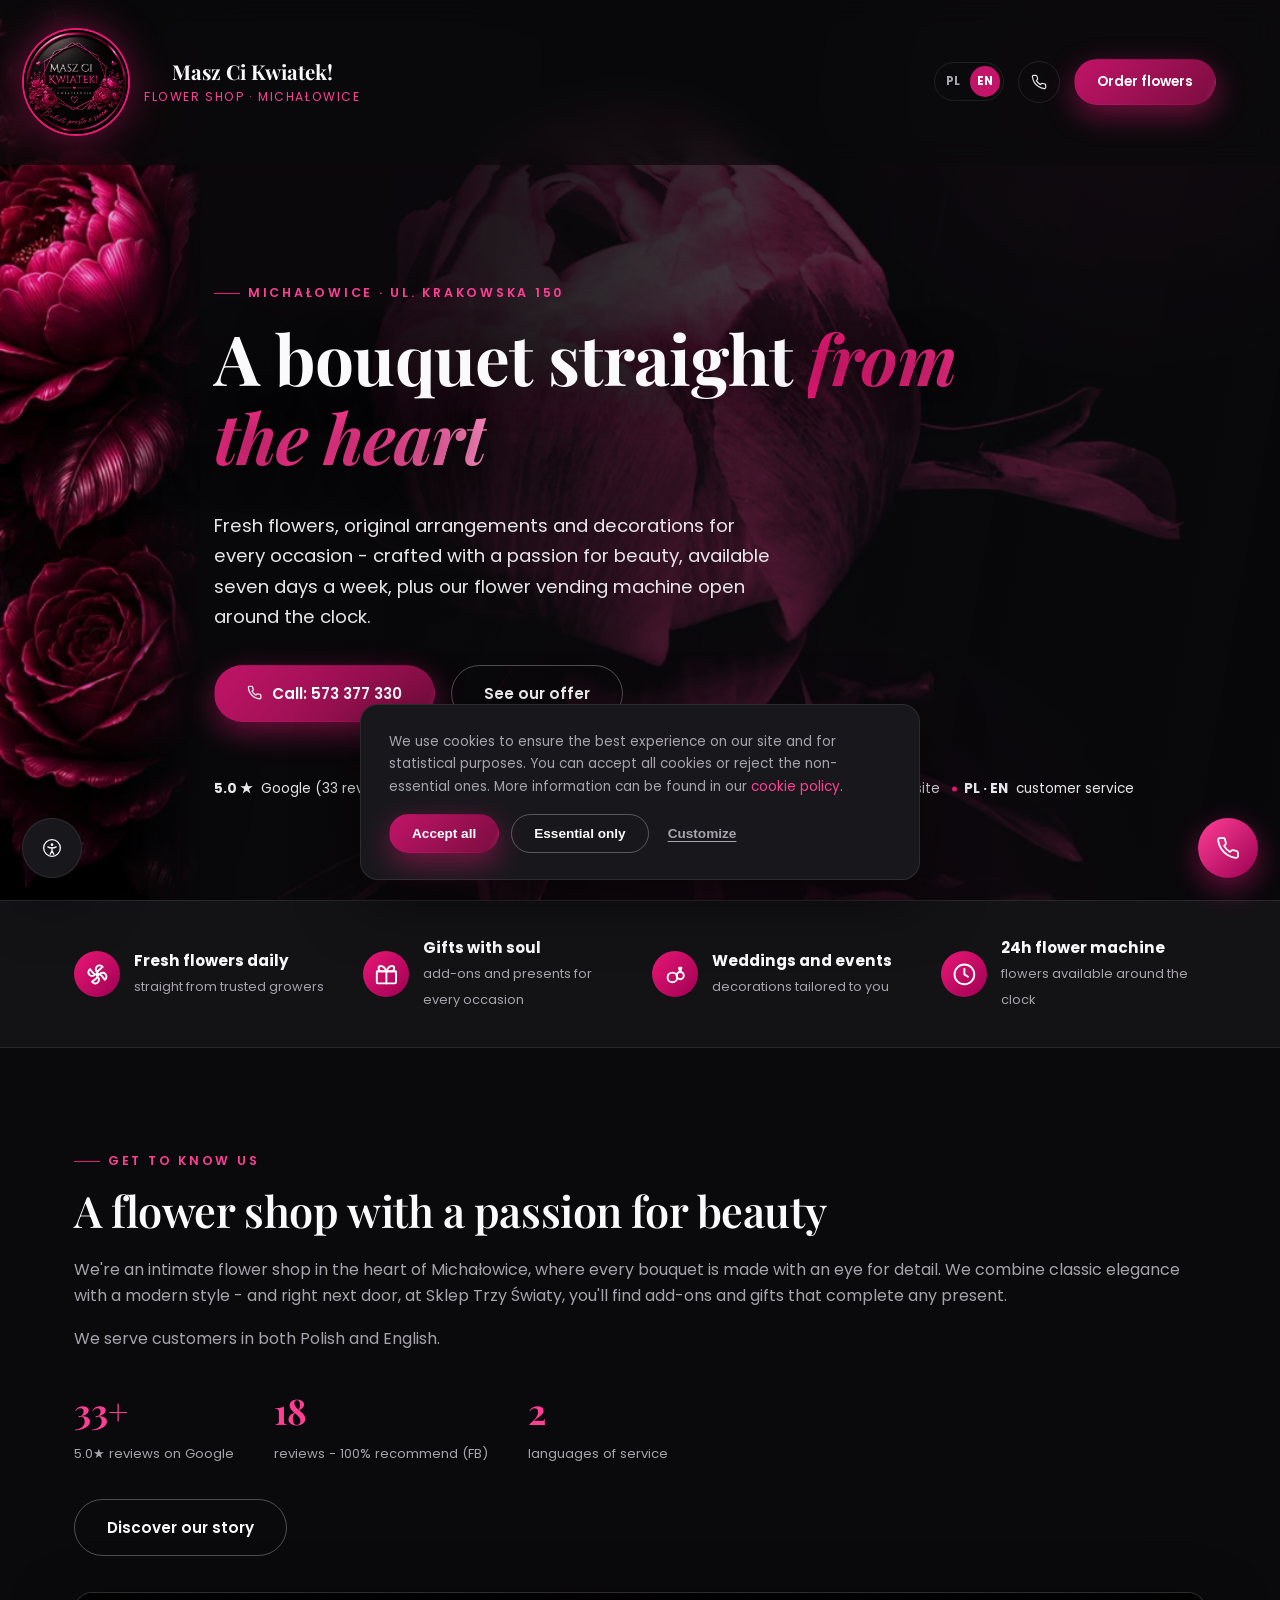
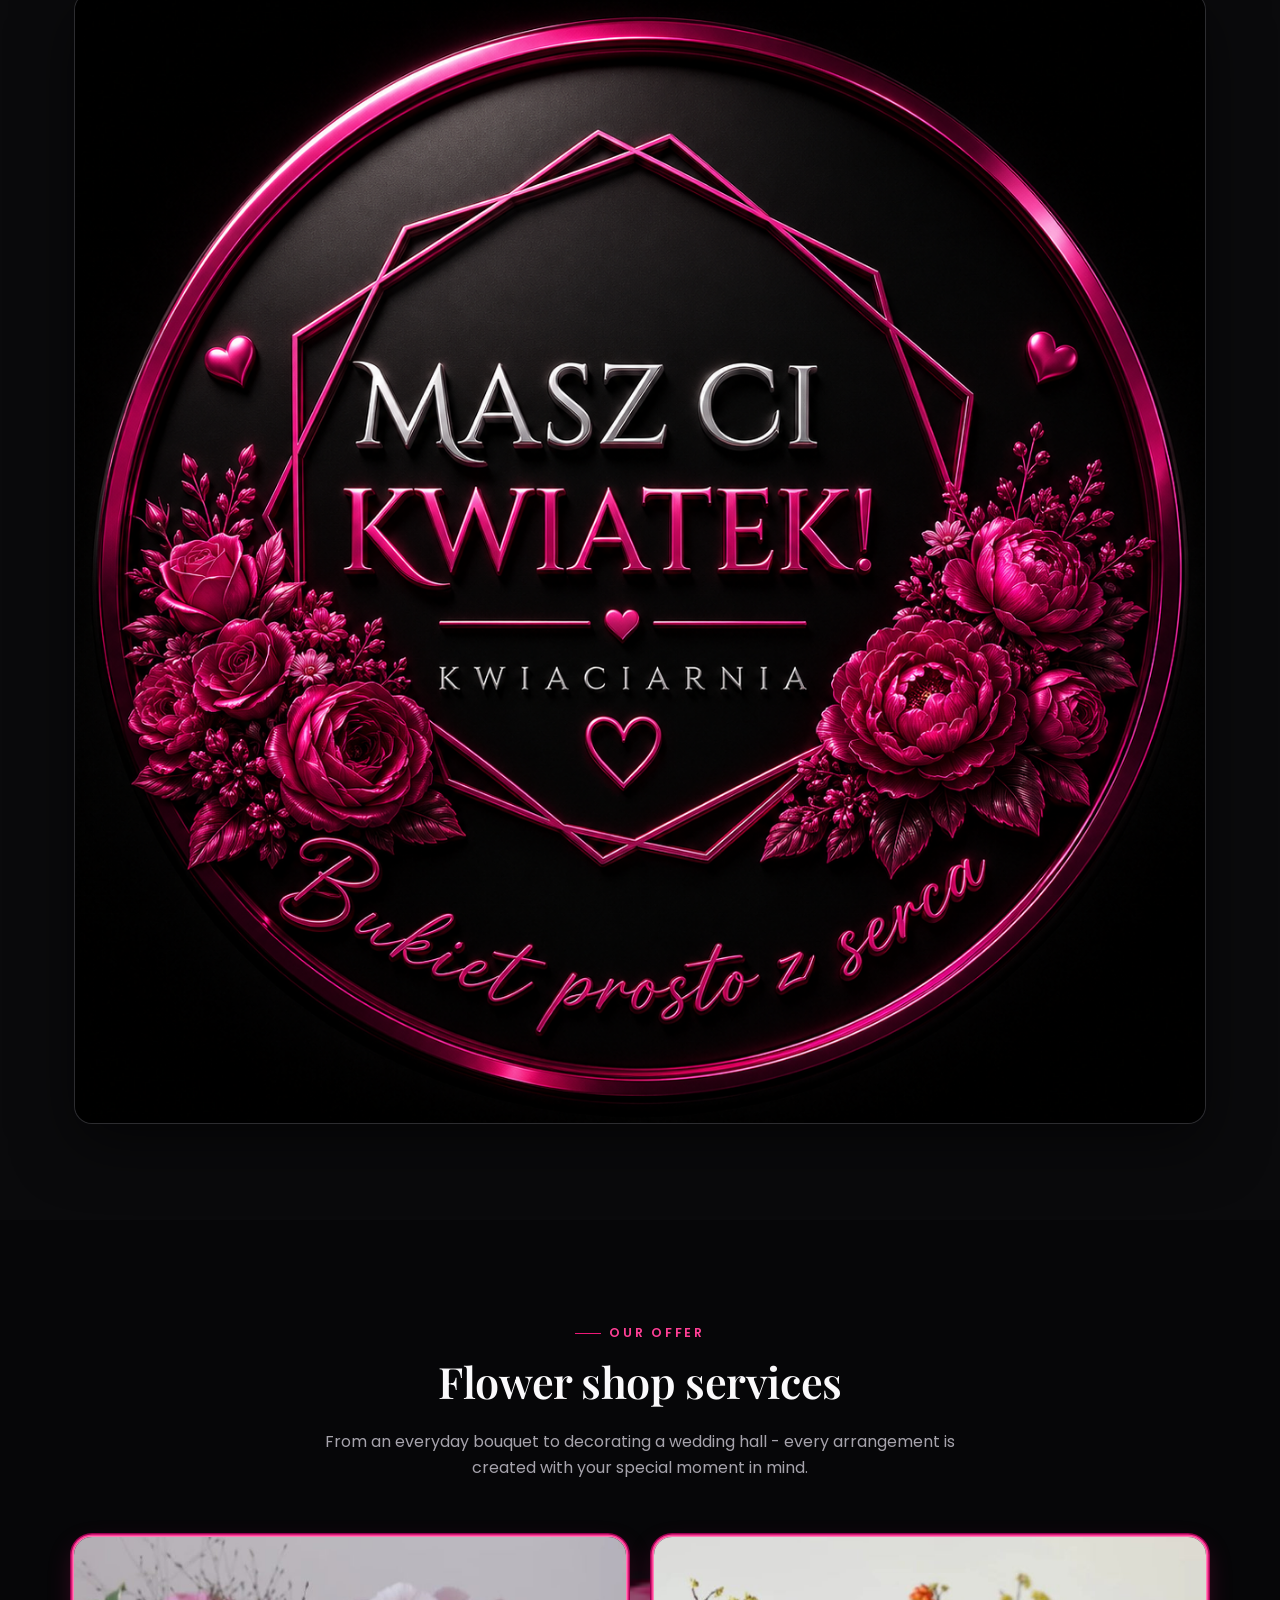
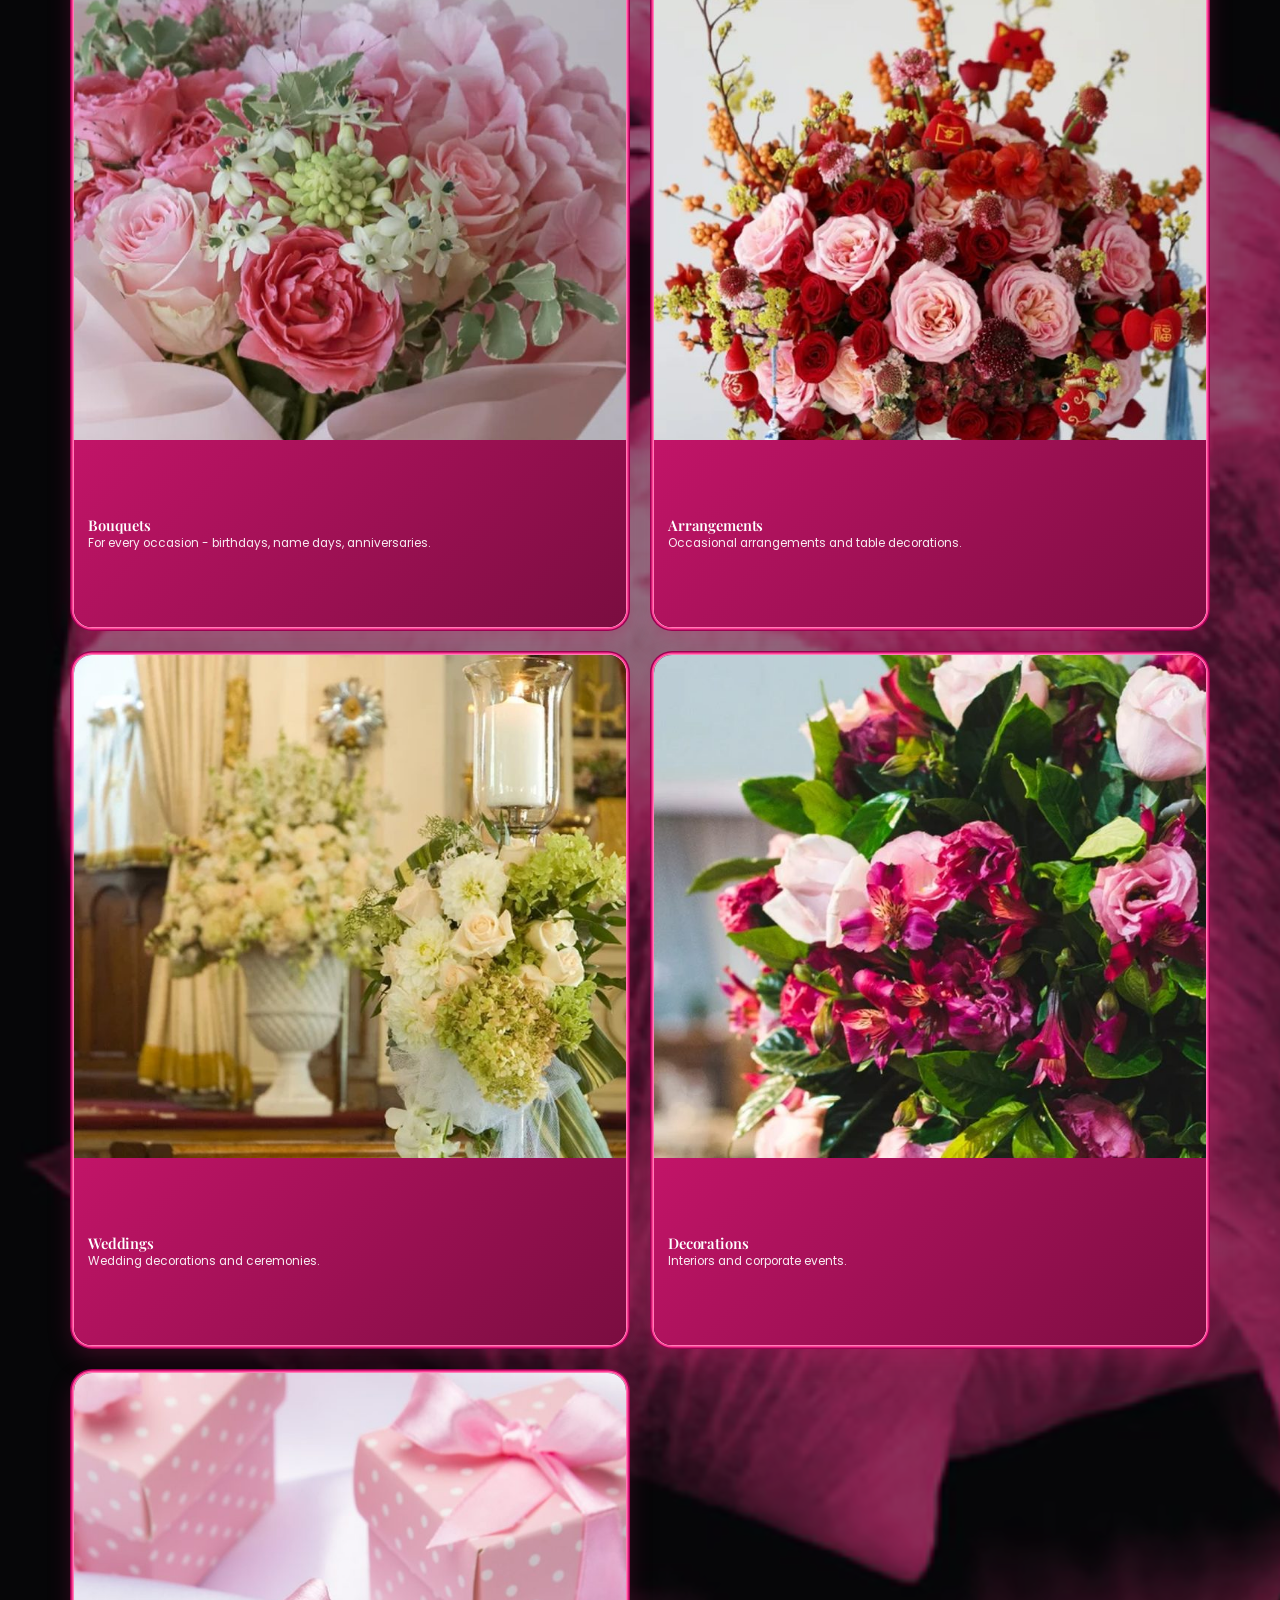
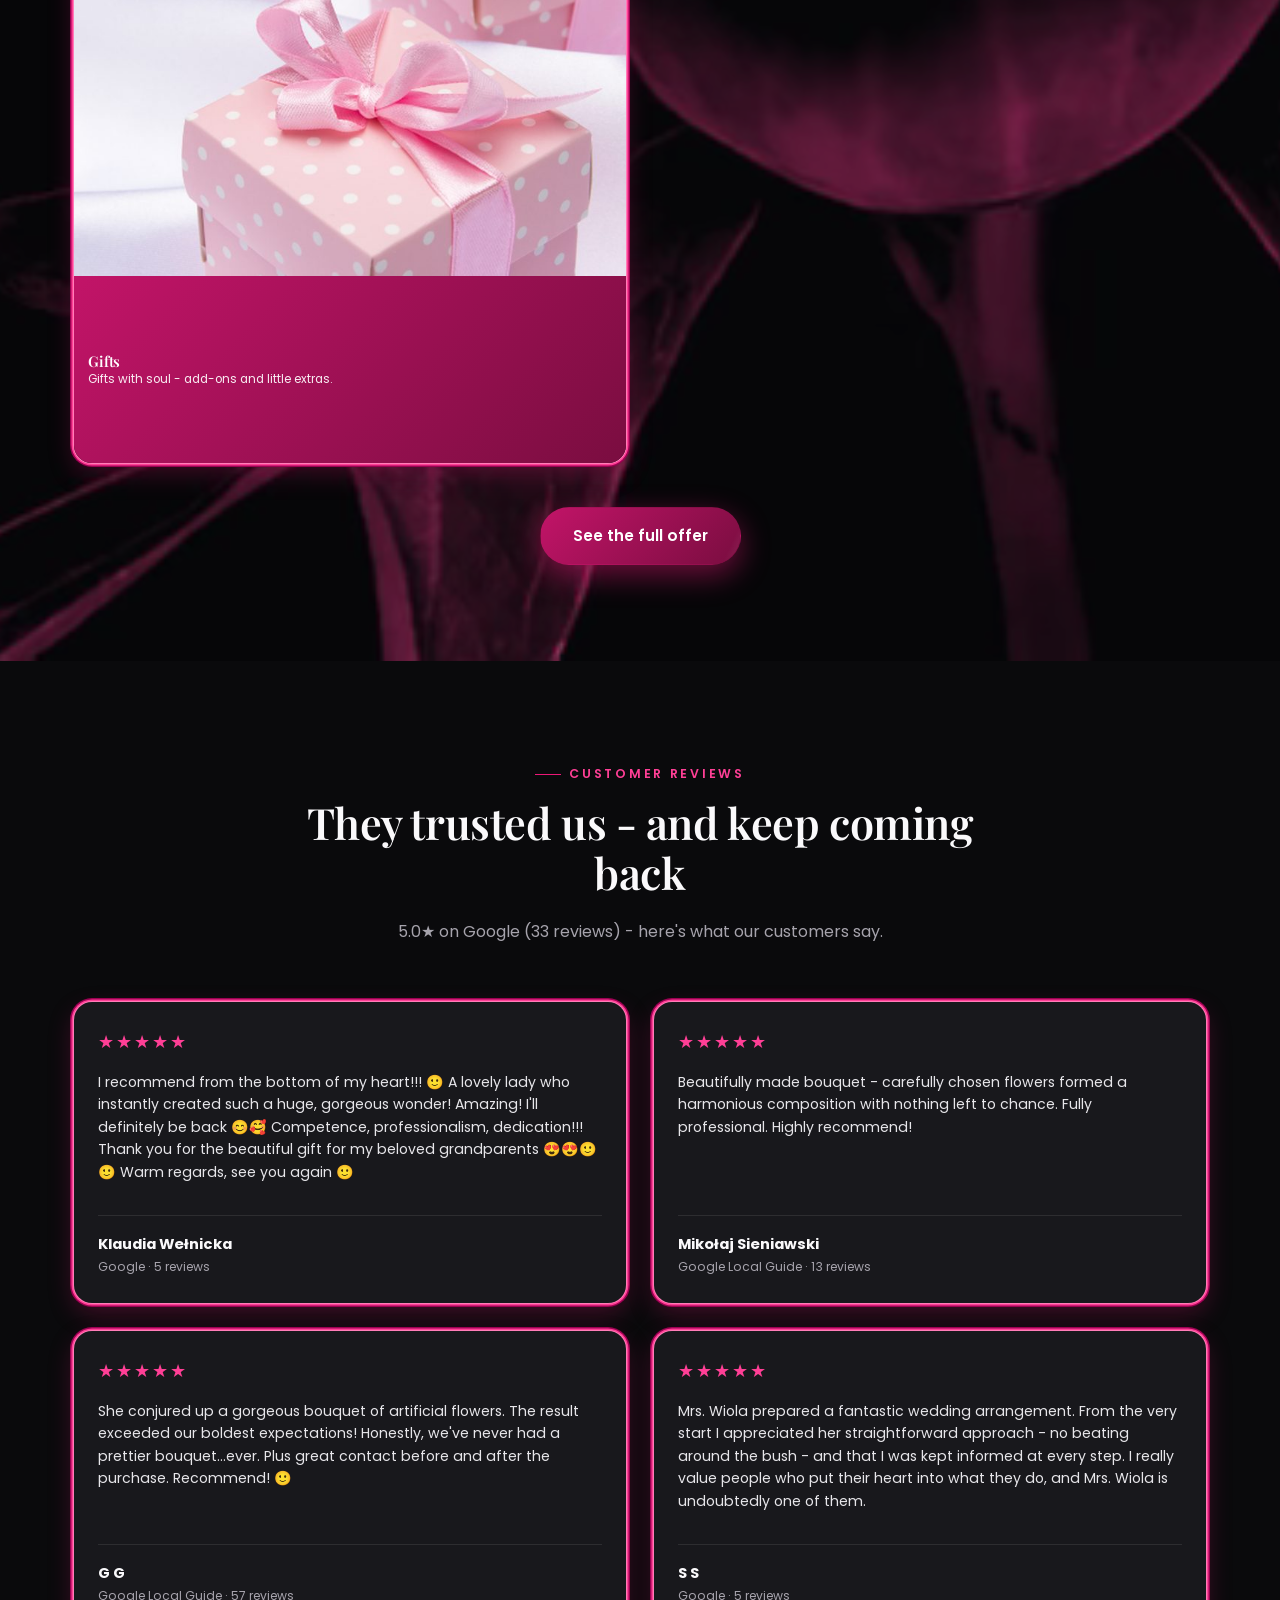
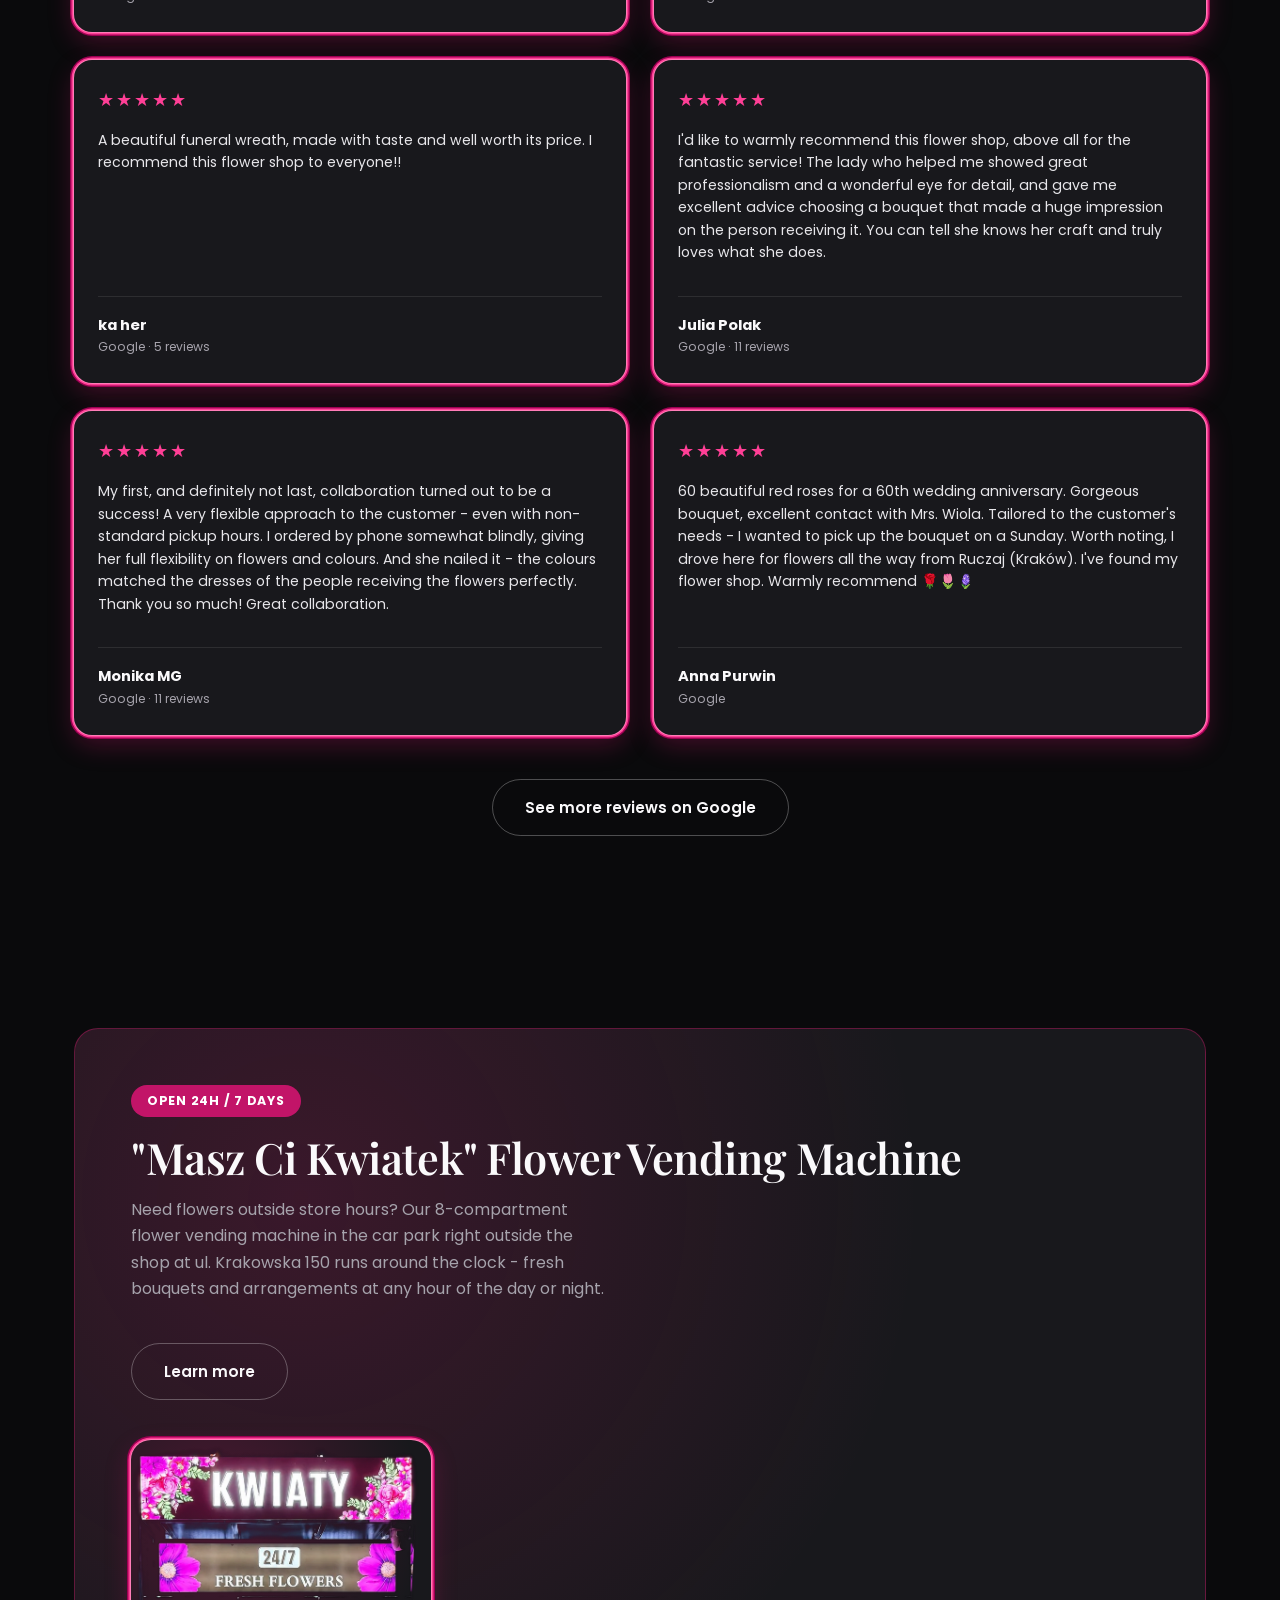
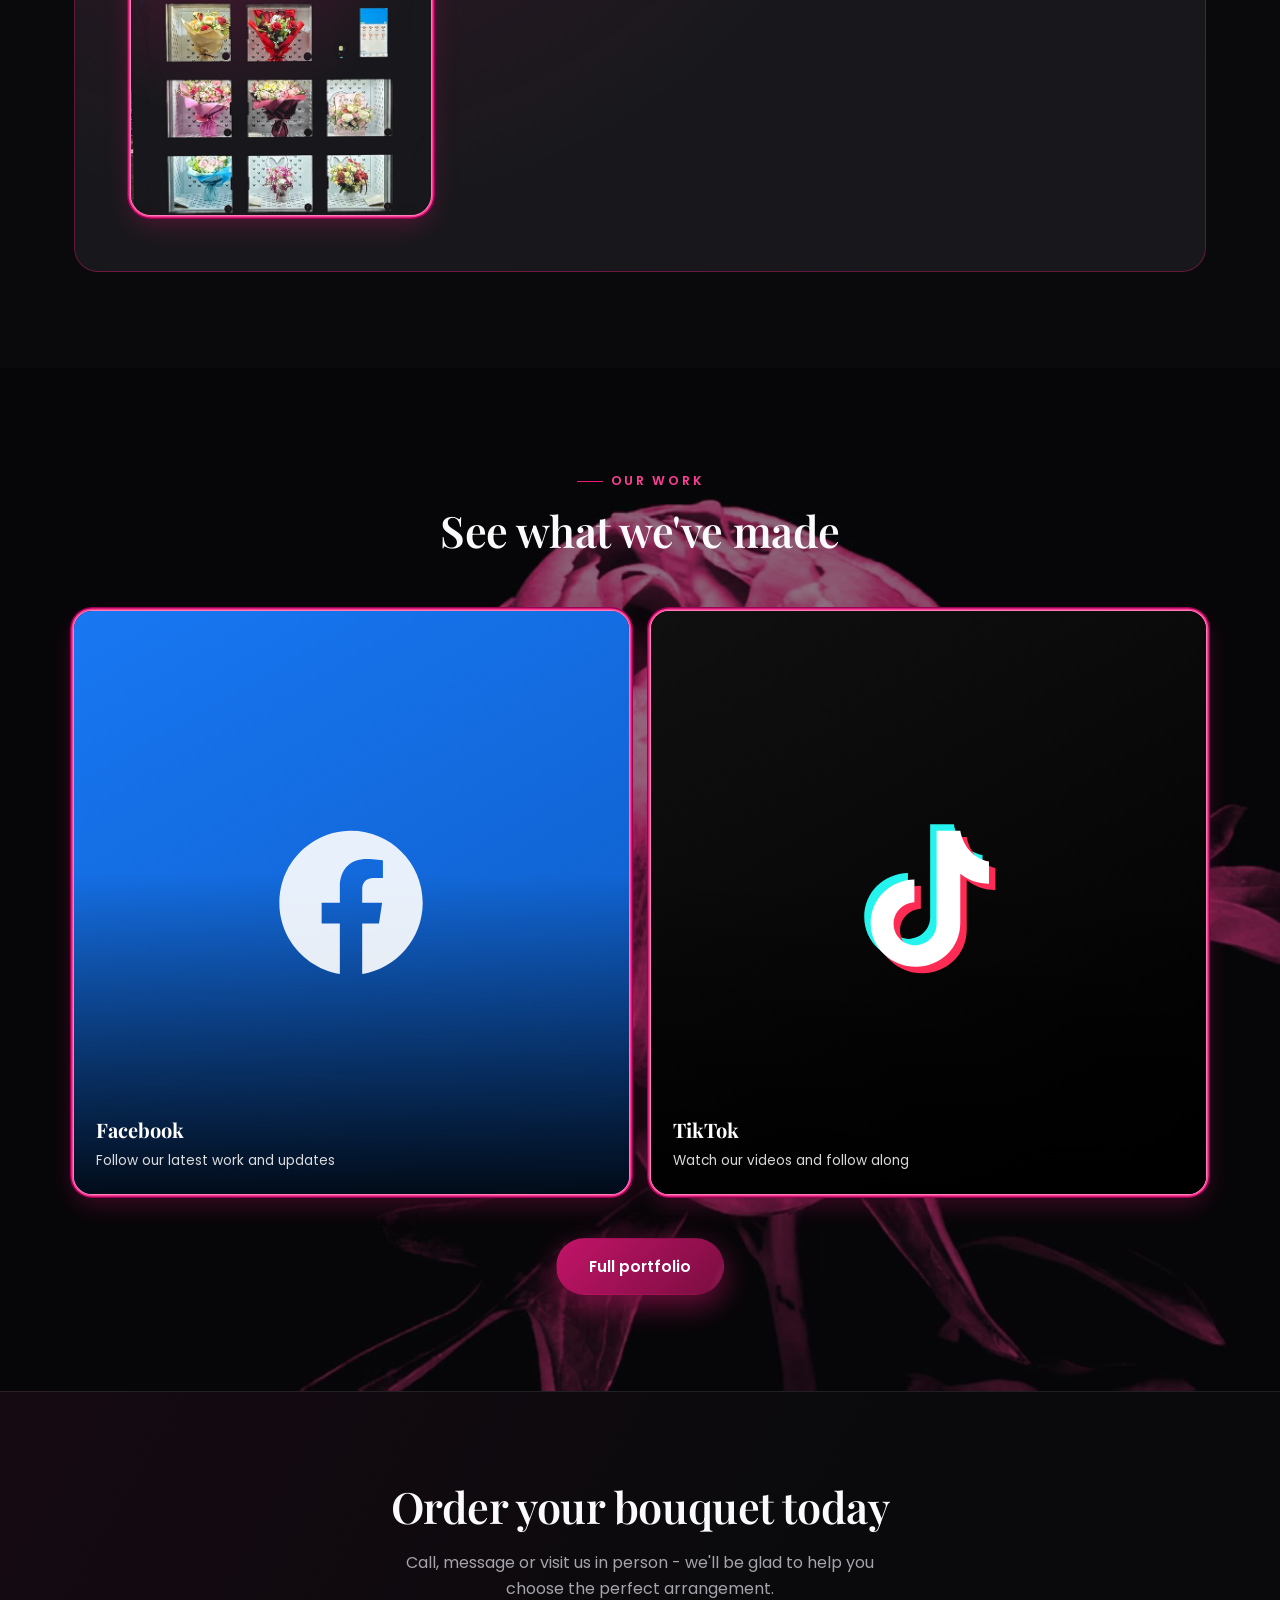
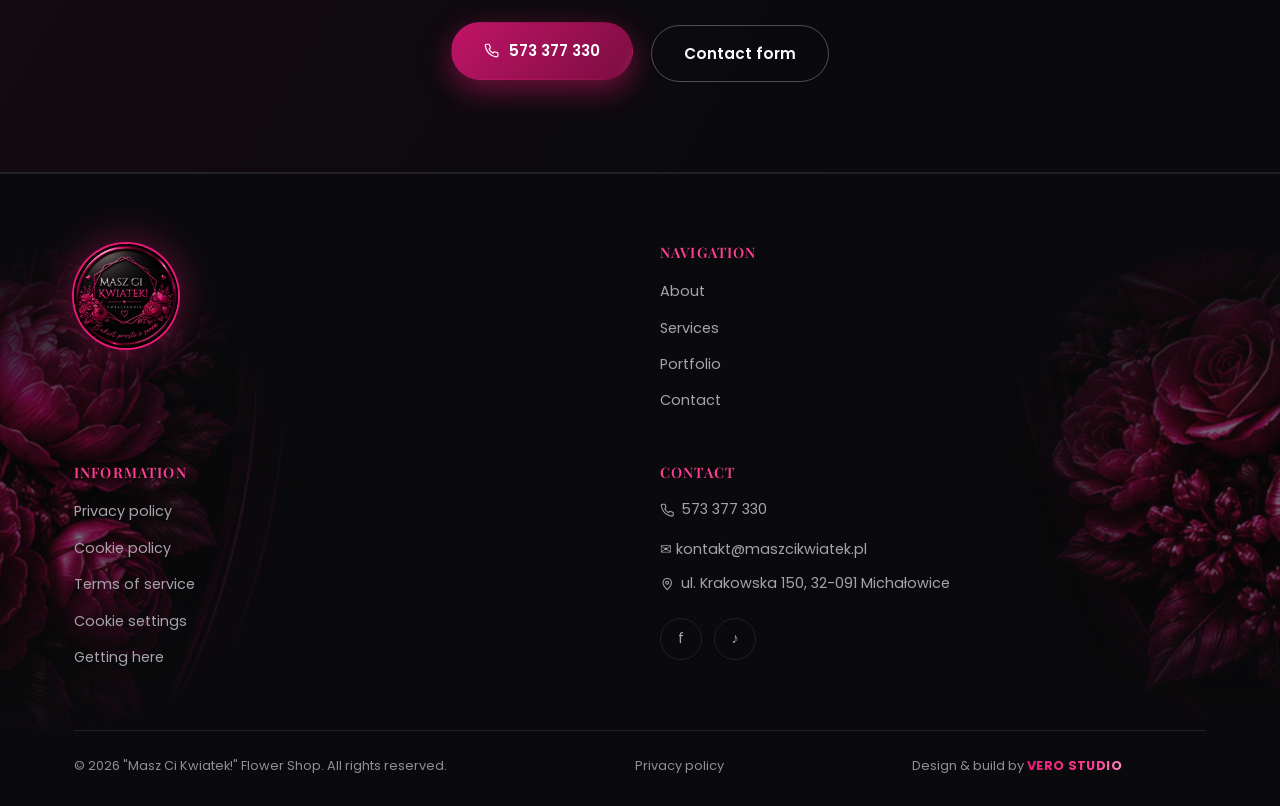
==== commit 382bb847: "Rebuild portfolio page as a real photo/video gallery with lightbox Replace the static social-link ti" ====
--- a/en/index.html
+++ b/en/index.html
@@ -9,7 +9,7 @@
 <link rel="icon" href="../assets/img/logo.png" type="image/png">
 <link rel="preconnect" href="https://fonts.googleapis.com">
 <link href="https://fonts.googleapis.com/css2?family=Playfair+Display:ital,wght@0,500;0,600;0,700;0,800;1,500;1,600;1,700&family=Poppins:wght@300;400;500;600;700;800&display=swap" rel="stylesheet">
-<link rel="stylesheet" href="../assets/css/style.css?v=26">
+<link rel="stylesheet" href="../assets/css/style.css?v=27">
 
 <meta property="og:title" content="&quot;Masz Ci Kwiatek!&quot; Flower Shop - Michałowice">
 <meta property="og:description" content="Bouquets, occasional arrangements, wedding and event decorations. Flower vending machine open 24h. ul. Krakowska 150, Michałowice.">
@@ -417,7 +417,7 @@
 </div>
 
 
-<script src="../assets/js/main.js?v=7"></script>
+<script src="../assets/js/main.js?v=8"></script>
 <script>document.getElementById('year').textContent = new Date().getFullYear();</script>
 </body>
 </html>
--- a/assets/css/style.css
+++ b/assets/css/style.css
@@ -422,6 +422,66 @@
   transform:translate(-50%,-50%) scale(1.12); background:var(--pink); border-color:var(--pink);
 }
 
+/* ---------- Gallery (portfolio page) ---------- */
+.gallery-tabs{ display:flex; gap:10px; justify-content:center; flex-wrap:wrap; margin-bottom:32px; }
+.gallery-tab{
+  padding:10px 22px; border-radius:999px; border:1px solid var(--border); background:transparent;
+  color:var(--silver); font-size:.88rem; font-weight:600; cursor:pointer; transition:all .25s ease;
+}
+.gallery-tab:hover{ border-color:var(--pink-2); color:var(--white); }
+.gallery-tab.active{ background:linear-gradient(135deg,var(--pink-btn-1),var(--pink-btn-2)); border-color:transparent; color:#fff; }
+.gallery-grid{ display:grid; grid-template-columns:repeat(auto-fill,minmax(200px,1fr)); gap:16px; }
+.gallery-tile{
+  position:relative; aspect-ratio:1; border-radius:14px; overflow:hidden; border:0; padding:0;
+  cursor:pointer; background:var(--black-card); box-shadow:var(--ring-3d);
+  transition:transform .25s ease, box-shadow .25s ease;
+}
+.gallery-tile:hover{ transform:translateY(-4px); box-shadow:var(--ring-3d-hover); }
+.gallery-tile:focus-visible{ outline:2px solid var(--pink-2); outline-offset:3px; }
+.gallery-tile img{ width:100%; height:100%; object-fit:cover; display:block; }
+.gallery-tile[hidden]{ display:none; }
+.gallery-tile-play{
+  position:absolute; inset:0; display:flex; align-items:center; justify-content:center;
+  background:rgba(0,0,0,.32);
+}
+.gallery-tile-play svg{ width:44px; height:44px; fill:#fff; filter:drop-shadow(0 2px 8px rgba(0,0,0,.5)); }
+.gallery-empty{ text-align:center; color:var(--gray); margin-top:8px; }
+
+/* ---------- Lightbox ---------- */
+.lightbox-backdrop{
+  position:fixed; inset:0; z-index:700; background:rgba(0,0,0,.85);
+  opacity:0; visibility:hidden; transition:opacity .25s ease, visibility .25s;
+}
+.lightbox-backdrop.open{ opacity:1; visibility:visible; }
+.lightbox{
+  position:fixed; inset:0; z-index:701; display:flex; align-items:center; justify-content:center; padding:40px;
+  opacity:0; visibility:hidden; transition:opacity .25s ease, visibility .25s;
+}
+.lightbox.open{ opacity:1; visibility:visible; }
+.lightbox-stage{ max-width:min(92vw,1100px); max-height:86vh; display:flex; align-items:center; justify-content:center; }
+.lightbox-stage img, .lightbox-stage video{
+  max-width:100%; max-height:86vh; border-radius:12px; box-shadow:0 20px 60px rgba(0,0,0,.6);
+}
+.lightbox-close{
+  position:absolute; top:22px; right:26px; width:46px; height:46px; border-radius:50%;
+  border:1px solid var(--border); background:rgba(10,10,12,.7); color:#fff;
+  font-size:1.6rem; line-height:1; cursor:pointer; display:flex; align-items:center; justify-content:center;
+}
+.lightbox-close:hover{ border-color:var(--pink-2); }
+.lightbox-nav{
+  position:absolute; top:50%; transform:translateY(-50%); width:52px; height:52px; border-radius:50%;
+  border:1px solid var(--border); background:rgba(10,10,12,.7); color:#fff;
+  font-size:1.8rem; line-height:1; cursor:pointer; display:flex; align-items:center; justify-content:center;
+}
+.lightbox-nav:hover{ border-color:var(--pink-2); }
+.lightbox-prev{ left:20px; }
+.lightbox-next{ right:20px; }
+@media (max-width:640px){
+  .lightbox{ padding:16px; }
+  .lightbox-nav{ width:42px; height:42px; font-size:1.4rem; }
+  .lightbox-close{ top:12px; right:12px; }
+}
+
 /* ---------- Contact ---------- */
 .contact-grid{ display:grid; grid-template-columns:1fr 1fr; gap:50px; align-items:start; }
 .contact-cards{ display:grid; gap:16px; }
